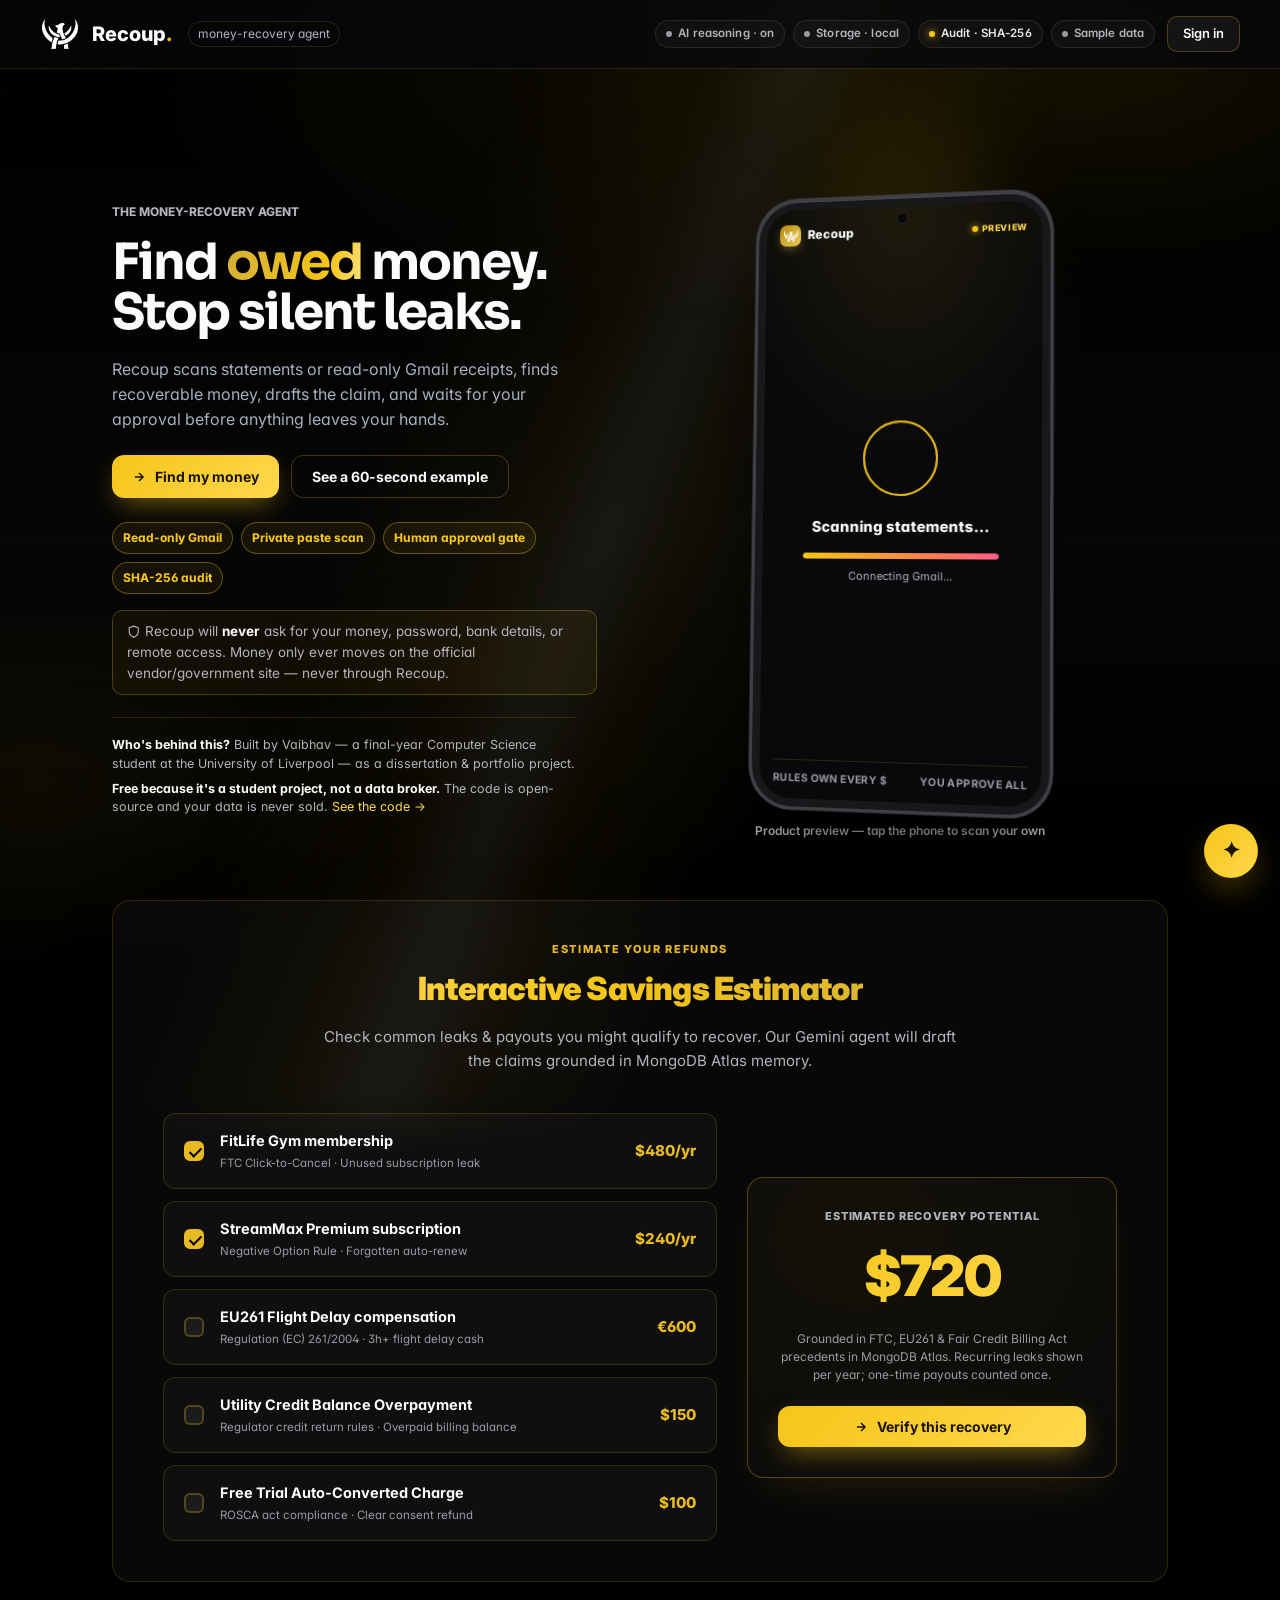
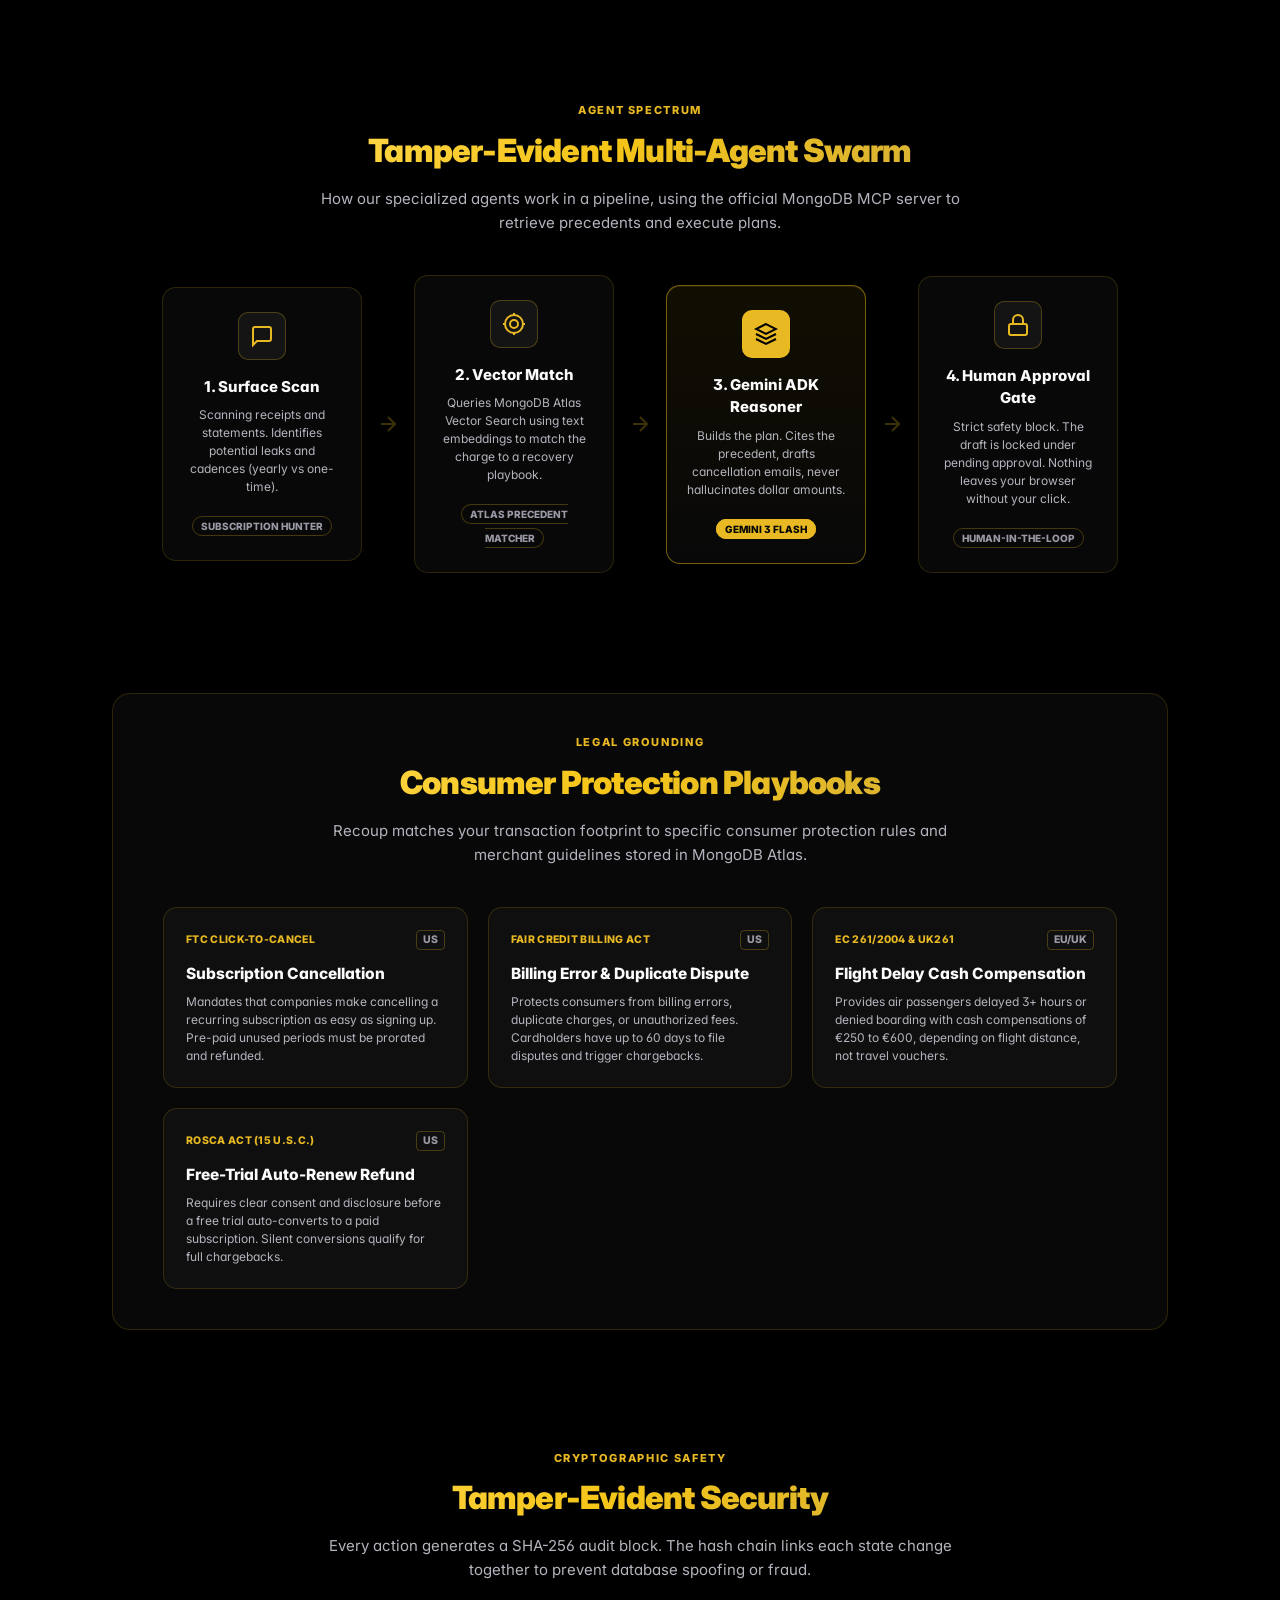
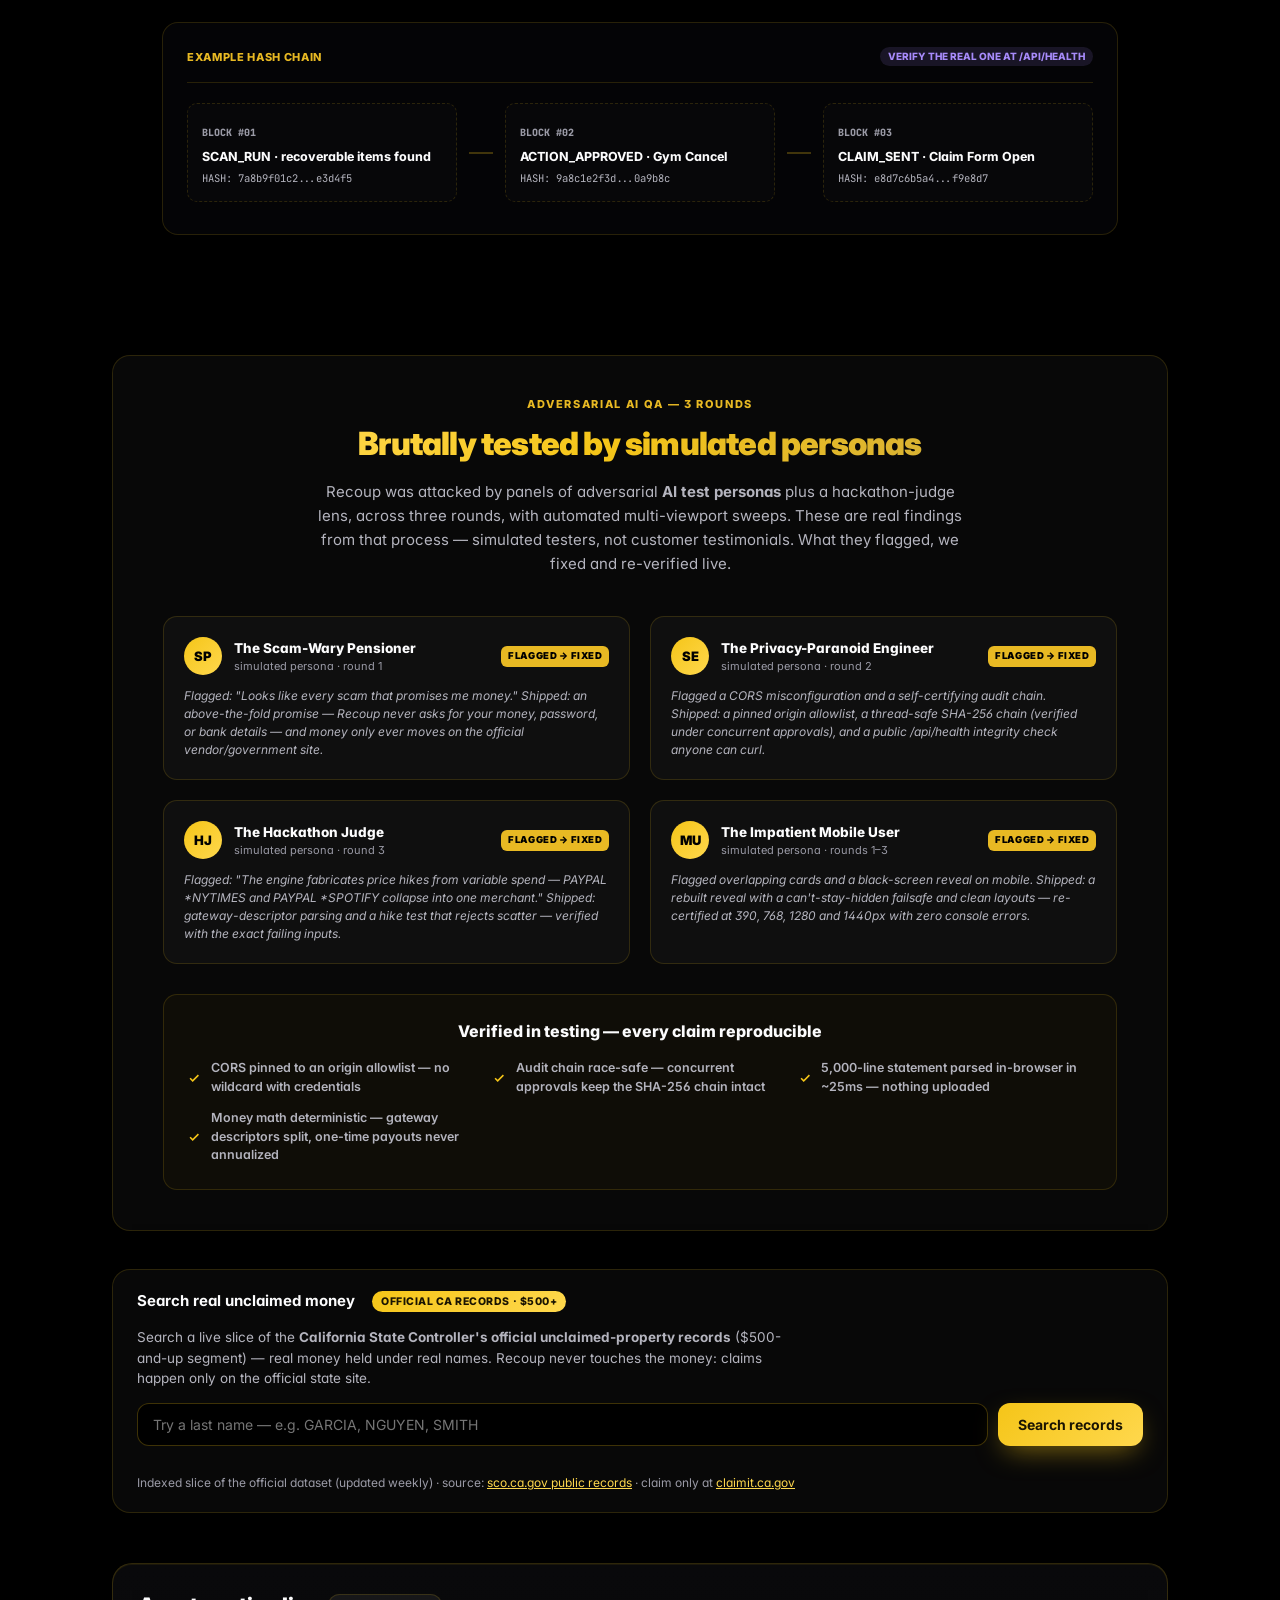
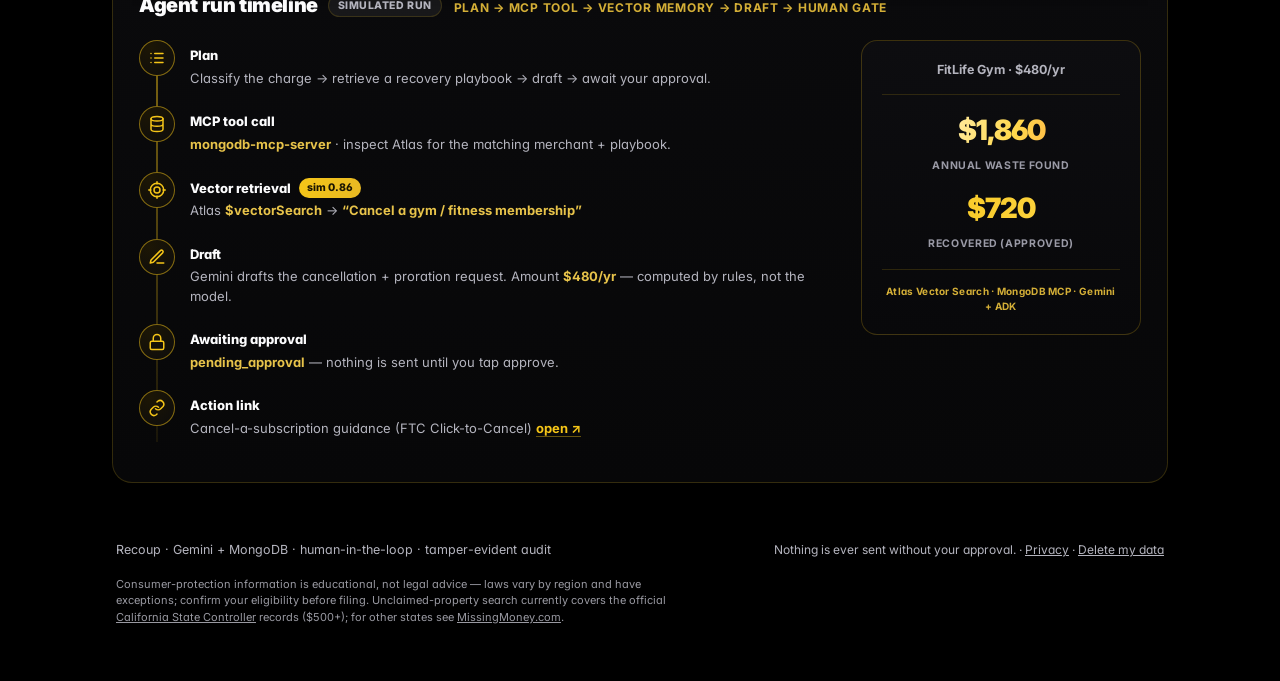
==== index.html @ 7399fd9d "OAuth: drop forced prompt=consent — Gmail scan is screen-free once granted prompt='consent select_ac" ====
<!doctype html>
<html lang="en">
<head>
<meta charset="utf-8" />
<meta name="viewport" content="width=device-width, initial-scale=1" />
<title>Recoup — the AI that gets your money back</title>
<meta name="description" content="Recoup finds money you're owed and money you're losing — refunds, settlements, flight compensation, dead subscriptions, billing errors — drafts every claim, and you approve each with one tap." />
<link rel="preconnect" href="https://fonts.googleapis.com" />
<link rel="preconnect" href="https://fonts.gstatic.com" crossorigin />
<link href="https://fonts.googleapis.com/css2?family=Inter:wght@400;500;600;700;800;900&family=Sora:wght@500;600;700;800&family=JetBrains+Mono:wght@400;500;600&display=swap" rel="stylesheet" />
<link rel="stylesheet" href="styles.css" />
<link rel="icon" type="image/png" href="favicon.png" />
</head>
<body>
<a href="#main" class="skip-link">Skip to content</a>
<div id="bg-field" aria-hidden="true"></div>

<header class="topbar">
  <div class="brand">
    <div class="logo"><img src="mark.png" alt="Recoup" /></div>
    <div class="brand-name">Recoup<span class="brand-dot">.</span></div>
    <span class="brand-tag">money-recovery agent</span>
  </div>
  <div class="topbar-right">
    <div class="chips" id="status-chips" role="list" aria-label="System status"><!-- injected --></div>
    <a class="signin-link" href="/login.html">Sign in</a>
  </div>
</header>

<main class="wrap" id="main" tabindex="-1">

  <!-- LANDING -->
  <section class="landing" id="landing">
    <div class="landing-hero">
      <div class="landing-copy">
        <div class="eyebrow">THE MONEY-RECOVERY AGENT</div>
        <h1 class="landing-h1">Find <span class="hl">owed</span> money.<br/>Stop silent leaks.</h1>
        <p class="landing-sub">Recoup scans statements or read-only Gmail receipts, finds recoverable money, drafts the claim, and waits for your approval before anything leaves your hands.</p>
        <div class="landing-cta">
          <button class="btn btn-primary btn-xl" id="find-money" aria-label="Find my money"><svg class="ico" viewBox="0 0 24 24" fill="none" stroke="currentColor" stroke-width="2.5"><path d="M5 12h14M12 5l7 7-7 7"/></svg> Find my money</button>
          <button class="btn btn-ghost btn-xl" id="see-example">See a 60-second example</button>
        </div>
        <div class="landing-proof" aria-label="Trust and implementation proof">
          <span>Read-only Gmail</span>
          <span>Private paste scan</span>
          <span>Human approval gate</span>
          <span>SHA-256 audit</span>
        </div>
        <p class="landing-safe"><svg class="ico" viewBox="0 0 24 24" fill="none" stroke="currentColor" stroke-width="2" stroke-linecap="round" stroke-linejoin="round" aria-hidden="true"><path d="M12 22s8-4 8-10V5l-8-3-8 3v7c0 6 8 10 8 10z"/></svg> Recoup will <b>never</b> ask for your money, password, bank details, or remote access. Money only ever moves on the official vendor/government site — never through Recoup.</p>
        <div class="founder-strip">
          <span><b>Who's behind this?</b> Built by Vaibhav — a final-year Computer Science student at the University of Liverpool — as a dissertation &amp; portfolio project.</span>
          <span><b>Free because it's a student project, not a data broker.</b> The code is open-source and your data is never sold. <a href="https://github.com/vaibhav4046/recoup" target="_blank" rel="noopener">See the code →</a></span>
        </div>
      </div>
      <div class="product-stage" aria-label="Recoup product preview">
        <div class="phone" id="reel-phone" role="button" tabindex="0" data-open-scan aria-label="Watch Recoup recover money — tap to run your own scan">
          <div class="phone-glow" aria-hidden="true"></div>
          <div class="phone-frame">
            <div class="phone-camera" aria-hidden="true"></div>
            <div class="phone-screen">
              <div class="reel-top"><span class="reel-logo"><img src="mark.png" alt="" width="15" height="15" /></span> Recoup <span class="reel-live"><i></i>preview</span></div>
              <div class="reel-stage" id="reel-stage">
                <!-- scene 1: scanning -->
                <section class="reel-scene reel-scan is-active" data-scene="0">
                  <div class="reel-radar" aria-hidden="true"><span></span><span></span><span></span></div>
                  <div class="reel-scan-label">Scanning statements…</div>
                  <div class="reel-bar"><i></i></div>
                  <div class="reel-scan-sub" id="reel-scan-n">Scanning Gmail &amp; Statement…</div>
                </section>
                <!-- scene 2: vector search -->
                <section class="reel-scene reel-vector" data-scene="1">
                  <div class="reel-vector-icon">
                    <svg viewBox="0 0 24 24" width="34" height="34" fill="none" stroke="#f5c518" stroke-width="2"><circle cx="12" cy="12" r="9"/><circle cx="12" cy="12" r="4"/><path d="M12 1v3M12 20v3M1 12h3M20 12h3"/></svg>
                  </div>
                  <div class="reel-vector-title">Atlas Vector Search</div>
                  <div class="reel-vector-match">Precedent: <b>FTC Click-to-Cancel</b></div>
                  <div class="reel-vector-score">Similarity: <b>0.88</b></div>
                </section>
                <!-- scene 3: LLM reasoning -->
                <section class="reel-scene reel-reason" data-scene="2">
                  <div class="reel-reason-title">Gemini ADK Reasoner</div>
                  <div class="reel-reason-box">
                    <div>› FitLife Gym: unused 60 days.</div>
                    <div>› Legal basis: FTC Negative Option.</div>
                    <div>› Action: draft claim for $480.</div>
                  </div>
                </section>
                <!-- scene 4: human approval gate -->
                <section class="reel-scene reel-gate" data-scene="3">
                  <div class="reel-gate-icon" aria-hidden="true">
                    <svg viewBox="0 0 24 24" width="32" height="32" fill="none" stroke="#f5c518" stroke-width="2" stroke-linecap="round" stroke-linejoin="round"><rect x="3" y="11" width="18" height="11" rx="2"/><path d="M7 11V7a5 5 0 0 1 10 0v4"/></svg>
                  </div>
                  <div class="reel-gate-title">Human approval gate</div>
                  <div class="reel-gate-text">pending_approval — nothing sends until <b>you</b> tap approve</div>
                </section>
                <!-- scene 5: recovered -->
                <section class="reel-scene reel-done" data-scene="4">
                  <div class="reel-check" aria-hidden="true"><svg viewBox="0 0 24 24" width="34" height="34" fill="none" stroke="currentColor" stroke-width="3" stroke-linecap="round" stroke-linejoin="round"><path d="M20 6 9 17l-5-5"/></svg></div>
                  <div class="reel-done-amt">Recovered $<span id="reel-count">0</span></div>
                  <div class="reel-done-sub">FitLife Gym — Cancelled</div>
                  <div class="reel-done-chip">you approved it · SHA-256 logged</div>
                </section>
              </div>
              <div class="reel-foot"><span>rules own every $</span><span>you approve all</span></div>
            </div>
          </div>
        </div>
        <div class="phone-cta" aria-hidden="true">Product preview — tap the phone to scan your own</div>
      </div>
    </div>

    <!-- EXPANDED HOME PAGE SECTIONS -->
    <div class="landing-expanded">
      
      <!-- Interactive Savings Calculator -->
      <section class="landing-sec calc-sec glass">
        <div class="sec-head">
          <div class="sec-eyebrow">ESTIMATE YOUR REFUNDS</div>
          <h2>Interactive Savings Estimator</h2>
          <p class="sec-desc">Check common leaks &amp; payouts you might qualify to recover. Our Gemini agent will draft the claims grounded in MongoDB Atlas memory.</p>
        </div>
        <div class="calc-grid">
          <div class="calc-options">
            <label class="calc-opt">
              <input type="checkbox" data-amount="480" class="calc-cb" checked />
              <span class="calc-custom-cb"></span>
              <div class="calc-label-wrap">
                <span class="calc-title">FitLife Gym membership</span>
                <span class="calc-subtitle">FTC Click-to-Cancel · Unused subscription leak</span>
              </div>
              <span class="calc-val">$480/yr</span>
            </label>
            <label class="calc-opt">
              <input type="checkbox" data-amount="240" class="calc-cb" checked />
              <span class="calc-custom-cb"></span>
              <div class="calc-label-wrap">
                <span class="calc-title">StreamMax Premium subscription</span>
                <span class="calc-subtitle">Negative Option Rule · Forgotten auto-renew</span>
              </div>
              <span class="calc-val">$240/yr</span>
            </label>
            <label class="calc-opt">
              <input type="checkbox" data-amount="600" data-currency="€" class="calc-cb" />
              <span class="calc-custom-cb"></span>
              <div class="calc-label-wrap">
                <span class="calc-title">EU261 Flight Delay compensation</span>
                <span class="calc-subtitle">Regulation (EC) 261/2004 · 3h+ flight delay cash</span>
              </div>
              <span class="calc-val">€600</span>
            </label>
            <label class="calc-opt">
              <input type="checkbox" data-amount="150" class="calc-cb" />
              <span class="calc-custom-cb"></span>
              <div class="calc-label-wrap">
                <span class="calc-title">Utility Credit Balance Overpayment</span>
                <span class="calc-subtitle">Regulator credit return rules · Overpaid billing balance</span>
              </div>
              <span class="calc-val">$150</span>
            </label>
            <label class="calc-opt">
              <input type="checkbox" data-amount="100" class="calc-cb" />
              <span class="calc-custom-cb"></span>
              <div class="calc-label-wrap">
                <span class="calc-title">Free Trial Auto-Converted Charge</span>
                <span class="calc-subtitle">ROSCA act compliance · Clear consent refund</span>
              </div>
              <span class="calc-val">$100</span>
            </label>
          </div>
          <div class="calc-result">
            <div class="result-label">ESTIMATED RECOVERY POTENTIAL</div>
            <div class="result-val"><span id="calc-total">$720</span></div>
            <div class="result-note">Grounded in FTC, EU261 &amp; Fair Credit Billing Act precedents in MongoDB Atlas. Recurring leaks shown per year; one-time payouts counted once.</div>
            <button class="btn btn-primary full btn-xl" id="calc-cta-btn"><svg class="ico" viewBox="0 0 24 24" fill="none" stroke="currentColor" stroke-width="2.5"><path d="M5 12h14M12 5l7 7-7 7"/></svg> Verify this recovery</button>
          </div>
        </div>
      </section>

      <!-- Multi-Agent Swarm Workflow Diagram -->
      <section class="landing-sec workflow-sec">
        <div class="sec-head">
          <div class="sec-eyebrow">AGENT SPECTRUM</div>
          <h2>Tamper-Evident Multi-Agent Swarm</h2>
          <p class="sec-desc">How our specialized agents work in a pipeline, using the official MongoDB MCP server to retrieve precedents and execute plans.</p>
        </div>
        <div class="workflow-grid">
          <div class="wf-card">
            <div class="wf-icon">
              <svg viewBox="0 0 24 24" width="24" height="24" fill="none" stroke="currentColor" stroke-width="2"><path d="M21 15a2 2 0 0 1-2 2H7l-4 4V5a2 2 0 0 1 2-2h14a2 2 0 0 1 2 2z"/></svg>
            </div>
            <h4>1. Surface Scan</h4>
            <p>Scanning receipts and statements. Identifies potential leaks and cadences (yearly vs one-time).</p>
            <span class="wf-badge">Subscription Hunter</span>
          </div>
          <div class="wf-arrow">
            <svg viewBox="0 0 24 24" width="24" height="24" fill="none" stroke="currentColor" stroke-width="2"><path d="M5 12h14M12 5l7 7-7 7"/></svg>
          </div>
          <div class="wf-card">
            <div class="wf-icon">
              <svg viewBox="0 0 24 24" width="24" height="24" fill="none" stroke="currentColor" stroke-width="2"><circle cx="12" cy="12" r="9"/><circle cx="12" cy="12" r="4"/><path d="M12 1v3M12 20v3M1 12h3M20 12h3"/></svg>
            </div>
            <h4>2. Vector Match</h4>
            <p>Queries MongoDB Atlas Vector Search using text embeddings to match the charge to a recovery playbook.</p>
            <span class="wf-badge">Atlas Precedent Matcher</span>
          </div>
          <div class="wf-arrow">
            <svg viewBox="0 0 24 24" width="24" height="24" fill="none" stroke="currentColor" stroke-width="2"><path d="M5 12h14M12 5l7 7-7 7"/></svg>
          </div>
          <div class="wf-card highlight">
            <div class="wf-icon">
              <svg viewBox="0 0 24 24" width="24" height="24" fill="none" stroke="currentColor" stroke-width="2"><polygon points="12 2 2 7 12 12 22 7 12 2"/><polyline points="2 17 12 22 22 17"/><polyline points="2 12 12 17 22 12"/></svg>
            </div>
            <h4>3. Gemini ADK Reasoner</h4>
            <p>Builds the plan. Cites the precedent, drafts cancellation emails, never hallucinates dollar amounts.</p>
            <span class="wf-badge gold">Gemini 3 Flash</span>
          </div>
          <div class="wf-arrow">
            <svg viewBox="0 0 24 24" width="24" height="24" fill="none" stroke="currentColor" stroke-width="2"><path d="M5 12h14M12 5l7 7-7 7"/></svg>
          </div>
          <div class="wf-card">
            <div class="wf-icon">
              <svg viewBox="0 0 24 24" width="24" height="24" fill="none" stroke="currentColor" stroke-width="2"><rect x="3" y="11" width="18" height="11" rx="2"/><path d="M7 11V7a5 5 0 0 1 10 0v4"/></svg>
            </div>
            <h4>4. Human Approval Gate</h4>
            <p>Strict safety block. The draft is locked under pending approval. Nothing leaves your browser without your click.</p>
            <span class="wf-badge">Human-in-the-Loop</span>
          </div>
        </div>
      </section>

      <!-- Precedent Law Directory -->
      <section class="landing-sec precedents-sec glass">
        <div class="sec-head">
          <div class="sec-eyebrow">LEGAL GROUNDING</div>
          <h2>Consumer Protection Playbooks</h2>
          <p class="sec-desc">Recoup matches your transaction footprint to specific consumer protection rules and merchant guidelines stored in MongoDB Atlas.</p>
        </div>
        <div class="precedent-grid">
          <div class="p-card">
            <div class="p-hdr">
              <span class="p-basis">FTC Click-to-Cancel</span>
              <span class="p-juris">US</span>
            </div>
            <h3>Subscription Cancellation</h3>
            <p>Mandates that companies make cancelling a recurring subscription as easy as signing up. Pre-paid unused periods must be prorated and refunded.</p>
          </div>
          <div class="p-card">
            <div class="p-hdr">
              <span class="p-basis">Fair Credit Billing Act</span>
              <span class="p-juris">US</span>
            </div>
            <h3>Billing Error &amp; Duplicate Dispute</h3>
            <p>Protects consumers from billing errors, duplicate charges, or unauthorized fees. Cardholders have up to 60 days to file disputes and trigger chargebacks.</p>
          </div>
          <div class="p-card">
            <div class="p-hdr">
              <span class="p-basis">EC 261/2004 &amp; UK261</span>
              <span class="p-juris">EU/UK</span>
            </div>
            <h3>Flight Delay Cash Compensation</h3>
            <p>Provides air passengers delayed 3+ hours or denied boarding with cash compensations of €250 to €600, depending on flight distance, not travel vouchers.</p>
          </div>
          <div class="p-card">
            <div class="p-hdr">
              <span class="p-basis">ROSCA Act (15 U.S.C.)</span>
              <span class="p-juris">US</span>
            </div>
            <h3>Free-Trial Auto-Renew Refund</h3>
            <p>Requires clear consent and disclosure before a free trial auto-converts to a paid subscription. Silent conversions qualify for full chargebacks.</p>
          </div>
        </div>
      </section>

      <!-- Tamper-Evident Ledger Preview -->
      <section class="landing-sec ledger-sec">
        <div class="sec-head">
          <div class="sec-eyebrow">CRYPTOGRAPHIC SAFETY</div>
          <h2>Tamper-Evident Security</h2>
          <p class="sec-desc">Every action generates a SHA-256 audit block. The hash chain links each state change together to prevent database spoofing or fraud.</p>
        </div>
        <div class="ledger-preview glass">
          <div class="ledger-header">
            <div class="led-indicator">EXAMPLE HASH CHAIN</div>
            <div class="led-verified">verify the real one at /api/health</div>
          </div>
          <div class="ledger-chain">
            <div class="led-block">
              <span class="block-num">BLOCK #01</span>
              <div class="block-details">
                <div class="block-action">SCAN_RUN · recoverable items found</div>
                <div class="block-hash">HASH: 7a8b9f01c2...e3d4f5</div>
              </div>
            </div>
            <div class="led-link"></div>
            <div class="led-block">
              <span class="block-num">BLOCK #02</span>
              <div class="block-details">
                <div class="block-action">ACTION_APPROVED · Gym Cancel</div>
                <div class="block-hash">HASH: 9a8c1e2f3d...0a9b8c</div>
              </div>
            </div>
            <div class="led-link"></div>
            <div class="led-block">
              <span class="block-num">BLOCK #03</span>
              <div class="block-details">
                <div class="block-action">CLAIM_SENT · Claim Form Open</div>
                <div class="block-hash">HASH: e8d7c6b5a4...f9e8d7</div>
              </div>
            </div>
          </div>
        </div>
      </section>

      <!-- Brutal QA & User Persona Audit -->
      <section class="landing-sec qa-sec glass">
        <div class="sec-head">
          <div class="sec-eyebrow">ADVERSARIAL AI QA — 3 ROUNDS</div>
          <h2>Brutally tested by simulated personas</h2>
          <p class="sec-desc">Recoup was attacked by panels of adversarial <b>AI test personas</b> plus a hackathon-judge lens, across three rounds, with automated multi-viewport sweeps. These are real findings from that process — simulated testers, not customer testimonials. What they flagged, we fixed and re-verified live.</p>
        </div>
        <div class="qa-grid">
          <div class="persona-card">
            <div class="p-header">
              <div class="p-avatar">SP</div>
              <div class="p-meta">
                <span class="p-name">The Scam-Wary Pensioner</span>
                <span class="p-role">simulated persona · round 1</span>
              </div>
              <div class="p-rating">FLAGGED → FIXED</div>
            </div>
            <p>Flagged: "Looks like every scam that promises me money." Shipped: an above-the-fold promise — Recoup never asks for your money, password, or bank details — and money only ever moves on the official vendor/government site.</p>
          </div>
          <div class="persona-card">
            <div class="p-header">
              <div class="p-avatar">SE</div>
              <div class="p-meta">
                <span class="p-name">The Privacy-Paranoid Engineer</span>
                <span class="p-role">simulated persona · round 2</span>
              </div>
              <div class="p-rating">FLAGGED → FIXED</div>
            </div>
            <p>Flagged a CORS misconfiguration and a self-certifying audit chain. Shipped: a pinned origin allowlist, a thread-safe SHA-256 chain (verified under concurrent approvals), and a public /api/health integrity check anyone can curl.</p>
          </div>
          <div class="persona-card">
            <div class="p-header">
              <div class="p-avatar">HJ</div>
              <div class="p-meta">
                <span class="p-name">The Hackathon Judge</span>
                <span class="p-role">simulated persona · round 3</span>
              </div>
              <div class="p-rating">FLAGGED → FIXED</div>
            </div>
            <p>Flagged: "The engine fabricates price hikes from variable spend — PAYPAL *NYTIMES and PAYPAL *SPOTIFY collapse into one merchant." Shipped: gateway-descriptor parsing and a hike test that rejects scatter — verified with the exact failing inputs.</p>
          </div>
          <div class="persona-card">
            <div class="p-header">
              <div class="p-avatar">MU</div>
              <div class="p-meta">
                <span class="p-name">The Impatient Mobile User</span>
                <span class="p-role">simulated persona · rounds 1–3</span>
              </div>
              <div class="p-rating">FLAGGED → FIXED</div>
            </div>
            <p>Flagged overlapping cards and a black-screen reveal on mobile. Shipped: a rebuilt reveal with a can't-stay-hidden failsafe and clean layouts — re-certified at 390, 768, 1280 and 1440px with zero console errors.</p>
          </div>
        </div>
        <div class="qa-checklist">
          <h3>Verified in testing — every claim reproducible</h3>
          <div class="chk-grid">
            <div class="chk-item"><svg class="ico" viewBox="0 0 24 24" fill="none" stroke="#f5c518" stroke-width="3"><path d="M20 6 9 17l-5-5"/></svg> CORS pinned to an origin allowlist — no wildcard with credentials</div>
            <div class="chk-item"><svg class="ico" viewBox="0 0 24 24" fill="none" stroke="#f5c518" stroke-width="3"><path d="M20 6 9 17l-5-5"/></svg> Audit chain race-safe — concurrent approvals keep the SHA-256 chain intact</div>
            <div class="chk-item"><svg class="ico" viewBox="0 0 24 24" fill="none" stroke="#f5c518" stroke-width="3"><path d="M20 6 9 17l-5-5"/></svg> 5,000-line statement parsed in-browser in ~25ms — nothing uploaded</div>
            <div class="chk-item"><svg class="ico" viewBox="0 0 24 24" fill="none" stroke="#f5c518" stroke-width="3"><path d="M20 6 9 17l-5-5"/></svg> Money math deterministic — gateway descriptors split, one-time payouts never annualized</div>
          </div>
        </div>
      </section>
      
    </div>
  </section>

  <div id="results" class="hidden">
    <h2 class="sr-only" id="results-heading" tabindex="-1">Recovery results</h2>

  <!-- REAL-MONEY HUB — the live paths to YOUR money, above the labeled sample demo -->
  <section class="glass panel real-hub" id="real-hub" aria-label="Your real money — live paths">
    <div class="rh-head"><span class="rh-live">● LIVE</span> Your <b>real</b> money — three real paths, real data
      <span class="rh-kbd" title="Command palette">Ctrl K</span></div>
    <button class="rh-autopilot" id="rh-autopilot">
      <span class="ap-bolt">⚡</span>
      <span class="ap-copy"><b>Run Autopilot</b> — the agent scans, grounds every claim in Atlas, drafts, verifies and queues — autonomously. You keep the approve button.</span>
      <span class="ap-go">Run →</span>
    </button>
    <div class="ap-mission" id="ap-mission" aria-live="polite"></div>
    <div class="rh-grid">
      <button class="rh-card" id="rh-scan">
        <span class="rh-big">Scan your real statement</span>
        <span class="rh-sub">Paste a Chase / Wells Fargo / Amex CSV export — parsed 100% in your browser, nothing uploaded</span>
      </button>
      <a class="rh-card" href="#unclaimed">
        <span class="rh-big">Search <span id="rh-total">$37.8M</span> in real unclaimed money</span>
        <span class="rh-sub"><span id="rh-records">20,000</span> official California State Controller records — type a name, claim on the official site</span>
      </a>
      <button class="rh-card" id="rh-gmail">
        <span class="rh-big">Scan your Gmail</span>
        <span class="rh-sub">Read-only — finds real subscription receipts in your inbox; nothing sent or deleted</span>
      </button>
    </div>
  </section>

  <!-- HERO (sample demo — labeled) -->
  <section class="hero glass">
    <h2 class="sr-only">Money you're owed and losing</h2>
    <div class="hero-left">
      <div class="eyebrow">RECOVER WHAT'S YOURS · nothing happens until you approve it</div>
      <div class="hero-figures">
        <div class="figure">
          <div class="fig-amount owed"><span id="one-time-prefix">≈$</span><span id="one-time">0</span></div>
          <div class="fig-label"><b>owed to you now</b> · <span id="one-time-note">one-time payouts</span></div>
        </div>
        <div class="fig-div"></div>
        <div class="figure">
          <div class="fig-amount leak">$<span id="recurring">0</span><span class="per">/yr</span></div>
          <div class="fig-label"><b>leaking every year</b> · recurring drains</div>
        </div>
      </div>
      <p class="hero-sub" id="hero-sub">Scanning your money surface…</p>
      <div class="hero-actions">
        <button class="btn btn-primary" id="btn-scan"><span class="dot"></span> Run recovery scan</button>
        <button class="btn btn-ghost" id="btn-approve-all">Approve all safe wins</button>
        <button class="btn btn-ghost" id="demo-recovery" aria-label="See a claim recovered — demo walkthrough"><svg class="ico" viewBox="0 0 24 24" fill="currentColor" aria-hidden="true"><path d="M7 4v16l13-8z"/></svg> See a claim → recovered (demo)</button>
      </div>
      <div class="demo-note" id="demo-note"><svg class="ico" viewBox="0 0 24 24" fill="none" stroke="currentColor" stroke-width="2" stroke-linecap="round" stroke-linejoin="round" aria-hidden="true"><path d="M9 3h6M10 3v6l-5.6 9.3A2 2 0 0 0 6.1 22h11.8a2 2 0 0 0 1.7-3.7L14 9V3"/><path d="M7.5 14.5h9"/></svg> <b>Sample inbox</b> — example data, $0 of this is yours yet. <button class="linklike2" id="open-scan">Scan your own statement — 100% private →</button></div>
    </div>
    <div class="hero-right">
      <div class="recovered-card">
        <div class="recovered-label">CLAIMS READY</div>
        <div class="recovered-amount"><span id="ready-count">0</span><span class="rc-of">/<span id="total-count">0</span></span></div>
        <div class="ring"><svg viewBox="0 0 120 120"><defs><linearGradient id="g" x1="0%" y1="0%" x2="100%" y2="100%"><stop offset="0%" stop-color="#f5c518"/><stop offset="45%" stop-color="#ff6a3d"/><stop offset="100%" stop-color="#c084fc"/></linearGradient></defs><circle class="ring-bg" cx="60" cy="60" r="52"/><circle class="ring-fg" id="ring-fg" cx="60" cy="60" r="52"/></svg><div class="ring-pct" id="ring-pct">0%</div></div>
        <div class="recovered-foot" id="ready-foot">—</div>
        <div class="demo-flag hidden" id="demo-flag"><svg class="ico" viewBox="0 0 24 24" fill="none" stroke="currentColor" stroke-width="2" stroke-linecap="round" stroke-linejoin="round" aria-hidden="true"><path d="M9 3h6M10 3v6l-5.6 9.3A2 2 0 0 0 6.1 22h11.8a2 2 0 0 0 1.7-3.7L14 9V3"/><path d="M7.5 14.5h9"/></svg> demo recovery shown — not real money</div>
        <div id="ring-status" class="sr-only" role="status" aria-live="polite"></div>
      </div>
    </div>
  </section>

  <!-- VERIFIED RECOVERIES -->
  <section class="panel glass vrec" id="vrec">
    <div class="panel-head">
      <h3>Your recovery log <span class="muted">money you got back — you log it, with the confirmation</span></h3>
      <button class="btn btn-ghost btn-sm" id="vrec-add" aria-expanded="false" aria-controls="vrec-form">+ Log one I actually got</button>
    </div>
    <div class="vrec-list" id="vrec-list"></div>
    <form class="vrec-form hidden" id="vrec-form">
      <select id="vrec-currency" aria-label="Recovery currency">
        <option value="$">$</option>
        <option value="£">£</option>
        <option value="€">€</option>
      </select>
      <input id="vrec-amt" type="number" step="0.01" min="0" placeholder="Amount" aria-label="Amount recovered" />
      <input id="vrec-what" type="text" maxlength="60" placeholder="What — e.g. Cancelled Adobe" aria-label="What you recovered" />
      <input id="vrec-ref" type="text" maxlength="40" placeholder="Confirmation ref (optional)" aria-label="Confirmation reference" />
      <button class="btn btn-primary btn-sm" type="submit">Save proof</button>
    </form>
  </section>

  <!-- REASONING + BREAKDOWN -->
  <section class="grid-2">
    <div class="panel glass">
      <div class="panel-head"><h3>Agent reasoning</h3><span class="muted" id="reason-model">—</span></div>
      <div class="trace" id="trace"><!-- injected --></div>
    </div>
    <div class="panel glass">
      <div class="panel-head"><h3>Where it's hiding</h3><span class="muted">by category</span></div>
      <div class="breakdown" id="breakdown"><!-- injected --></div>
    </div>
  </section>

  <!-- SWARM -->
  <section class="panel glass">
    <div class="panel-head">
      <h3>Recovery swarm <span class="muted" id="swarm-meta">—</span></h3>
      <span class="muted">coordinator → specialists → verifier</span>
    </div>
    <div class="swarm" id="swarm" role="list" aria-label="Recovery specialist agents"><!-- injected --></div>
  </section>

  <!-- TOP MONEY DRAINS — the agent's ranked recommendations -->
  <section class="panel glass" id="drains" aria-label="Top money drains">
    <div class="panel-head"><h3>🔥 Your top money drains <span class="muted" id="drains-sub">— where the most money is going</span></h3></div>
    <div class="drains-list" id="drains-list"><!-- injected --></div>
  </section>

  <!-- FINDINGS -->
  <section class="panel glass">
    <div class="panel-head">
      <h3>Recoverable money <span class="count-pill" id="findings-count">0</span></h3>
      <div class="legend"><span class="lg leak">leak</span><span class="lg owed">owed to you</span></div>
    </div>
    <div class="findings" id="findings" role="list" aria-label="Recoverable money"><!-- injected --></div>
  </section>

  <!-- AUDIT -->
  <section class="panel glass">
    <div class="panel-head">
      <h3>Audit trail</h3>
      <span class="audit-badge" id="audit-badge">● verifying…</span>
    </div>
    <div class="audit" id="audit"><!-- injected --></div>
    <a class="audit-verify" id="audit-verify-link" href="#agent-timeline">Verify the live chain head &amp; integrity at /api/health <svg class="ico" viewBox="0 0 24 24" fill="none" stroke="currentColor" stroke-width="2" stroke-linecap="round" stroke-linejoin="round" aria-hidden="true"><path d="M7 17 17 7M8 7h9v9"/></svg></a>
  </section>

  </div><!-- /#results -->

  <!-- REAL UNCLAIMED-MONEY SEARCH (official CA public records) -->
  <section class="glass panel" id="unclaimed" aria-label="Search official unclaimed money records">
    <div class="panel-head">
      <h3>Search real unclaimed money <span class="uc-badge">official CA records · $500+</span></h3>
    </div>
    <p class="uc-sub">Search a live slice of the <b>California State Controller's official unclaimed-property records</b> ($500-and-up segment) — real money held under real names. Recoup never touches the money: claims happen only on the official state site.</p>
    <form class="uc-form" id="uc-form">
      <input class="uc-input" id="uc-name" type="text" placeholder="Try a last name — e.g. GARCIA, NGUYEN, SMITH" aria-label="Owner name to search" autocomplete="off" maxlength="60" />
      <button class="btn btn-primary" type="submit">Search records</button>
    </form>
    <div class="uc-results" id="uc-results" aria-live="polite"></div>
    <p class="uc-meta">Indexed slice of the official dataset (updated weekly) · source: <a href="https://sco.ca.gov/upd_download_property_records.html" target="_blank" rel="noopener">sco.ca.gov public records</a> · claim only at <a href="https://claimit.ca.gov" target="_blank" rel="noopener">claimit.ca.gov</a></p>
  </section>

  <section id="agent-timeline" class="agent-timeline" aria-label="Agent run timeline"></section>

  <footer class="foot">
    <span>Recoup · Gemini + MongoDB · human-in-the-loop · tamper-evident audit</span>
    <span class="muted">Nothing is ever sent without your approval. · <a href="/privacy.html" style="color:var(--muted)">Privacy</a> · <a href="#" id="forget-data" style="color:var(--muted)">Delete my data</a></span>
    <span class="muted foot-legal">Consumer-protection information is educational, not legal advice — laws vary by region and have exceptions; confirm your eligibility before filing. Unclaimed-property search currently covers the official <a href="https://sco.ca.gov/upd_download_property_records.html" target="_blank" rel="noopener" style="color:var(--muted)">California State Controller</a> records ($500+); for other states see <a href="https://www.missingmoney.com" target="_blank" rel="noopener" style="color:var(--muted)">MissingMoney.com</a>.</span>
  </footer>
</main>

<!-- scan-your-own-data modal -->
<div class="modal-scrim" id="scan-scrim"></div>
<div class="modal glass" id="scan-modal" role="dialog" aria-modal="true" aria-labelledby="scan-title" aria-describedby="scan-desc" aria-hidden="true">
  <div class="modal-head"><h3 id="scan-title">Scan your real money — two ways</h3><button class="x" id="scan-x" aria-label="Close"><svg class="ico" viewBox="0 0 24 24" fill="none" stroke="currentColor" stroke-width="2" stroke-linecap="round" stroke-linejoin="round" aria-hidden="true"><path d="M18 6 6 18M6 6l12 12"/></svg></button></div>
  <button class="btn gbtn full" id="gmail-connect" type="button">
    <svg width="18" height="18" viewBox="0 0 48 48" aria-hidden="true"><path fill="#EA4335" d="M24 9.5c3.5 0 6.6 1.2 9.1 3.6l6.8-6.8C35.9 2.4 30.3 0 24 0 14.6 0 6.5 5.4 2.6 13.2l7.9 6.2C12.4 13.5 17.7 9.5 24 9.5z"/><path fill="#4285F4" d="M46.5 24.5c0-1.6-.1-3.1-.4-4.5H24v9h12.7c-.5 3-2.2 5.5-4.7 7.2l7.3 5.7C43.8 37.9 46.5 31.8 46.5 24.5z"/><path fill="#FBBC05" d="M10.5 28.4c-.5-1.5-.8-3.1-.8-4.9s.3-3.4.8-4.9l-7.9-6.2C1 15.6 0 19.7 0 24s1 8.4 2.6 11.6l7.9-6.2z"/><path fill="#34A853" d="M24 48c6.3 0 11.6-2.1 15.5-5.6l-7.3-5.7c-2 1.4-4.7 2.3-8.2 2.3-6.3 0-11.6-4-13.5-9.6l-7.9 6.2C6.5 42.6 14.6 48 24 48z"/></svg>
    Scan my Gmail — find my real subscriptions
  </button>
  <p class="ga-desc"><b>Read-only</b> — it reads subscription receipts and renewal emails from the Google account you pick (one account per connect), never sends or deletes anything, and you can erase the results anytime. Google shows an <b>"unverified app"</b> screen: click <b>Advanced → Continue</b>.</p>
  <div class="modal-divider">or paste a statement — 100% in your browser, no sign-in</div>
  <div class="uc-presets" role="group" aria-label="Try a use case">
    <span class="uc-presets-label">Use cases:</span>
    <button class="preset-chip" data-preset="student">🎓 Student</button>
    <button class="preset-chip" data-preset="traveler">✈️ Traveler</button>
    <button class="preset-chip" data-preset="family">🏠 Family</button>
    <button class="preset-chip" data-preset="freelancer">💼 Freelancer</button>
  </div>
  <textarea id="scan-input" class="scan-input" spellcheck="false" aria-label="Paste your statement" placeholder="Paste a REAL bank CSV export (Chase / Wells Fargo / Amex — keep the header row) or any list, one per line:&#10;&#10;Transaction Date,Description,Amount&#10;01/05/2026,NETFLIX.COM,-15.49&#10;&#10;Netflix, 19.99&#10;Gym membership 49.99"></textarea>
  <div class="modal-actions">
    <button class="btn btn-ghost" id="scan-sample">Try a sample</button>
    <button class="btn btn-primary" id="scan-run">Scan privately</button>
  </div>
</div>

<!-- drawer for drafted message -->
<div class="drawer-scrim" id="drawer-scrim"></div>
<aside class="drawer" id="drawer" role="dialog" aria-modal="true" aria-labelledby="drawer-title" aria-describedby="drawer-desc" aria-hidden="true">
  <p class="sr-only" id="drawer-desc">Review the evidence, verifier checks, caveats, and drafted claim before approving or skipping this recovery action.</p>
  <div class="drawer-head"><h4 id="drawer-title">Drafted message</h4><button class="x" id="drawer-x" aria-label="Close"><svg class="ico" viewBox="0 0 24 24" fill="none" stroke="currentColor" stroke-width="2" stroke-linecap="round" stroke-linejoin="round" aria-hidden="true"><path d="M18 6 6 18M6 6l12 12"/></svg></button></div>
  <div class="drawer-meta" id="drawer-meta"></div>
  <div class="drawer-prov" id="drawer-prov"></div>
  <pre class="drawer-body" id="drawer-body"></pre>
  <div class="drawer-ai" id="drawer-ai">
    <button class="btn btn-ghost" id="drawer-ai-btn">✦ Ask the live AI agent to plan this recovery</button>
    <div class="drawer-ai-out" id="drawer-ai-out" aria-live="polite"></div>
  </div>
  <div class="drawer-foot">
    <button class="btn btn-primary" id="drawer-approve" aria-label="Approve and recover"><svg class="ico" viewBox="0 0 24 24" fill="none" stroke="currentColor" stroke-width="2.5" stroke-linecap="round" stroke-linejoin="round" aria-hidden="true"><path d="M20 6 9 17l-5-5"/></svg> Approve &amp; recover</button>
    <button class="btn btn-ghost" id="drawer-skip">Skip</button>
  </div>
</aside>

<!-- in-dashboard AI guide (chatbot) -->
<button class="guide-fab" id="guide-fab" aria-label="Open the Recoup AI guide" aria-expanded="false">✦</button>
<div class="guide" id="guide" role="dialog" aria-label="Recoup AI guide" aria-hidden="true">
  <div class="guide-head">
    <span class="guide-dot"></span> Recoup Guide <span class="guide-sub">· AI · can drive the app</span>
    <button class="x" id="guide-x" aria-label="Close guide">✕</button>
  </div>
  <div class="guide-msgs" id="guide-msgs" aria-live="polite"></div>
  <div class="guide-chips">
    <button class="gchip" data-q="Run autopilot">⚡ Autopilot</button>
    <button class="gchip" data-q="Scan my bank statement">📄 Scan</button>
    <button class="gchip" data-q="Search unclaimed money">💰 Unclaimed</button>
    <button class="gchip" data-q="How do approvals work?">🔒 Approvals</button>
  </div>
  <form class="guide-form" id="guide-form">
    <input class="guide-in" id="guide-in" type="text" placeholder="Ask me anything — or tell me what to do…" maxlength="500" aria-label="Message the guide" autocomplete="off" />
    <button class="btn btn-primary guide-send" type="submit" aria-label="Send">→</button>
  </form>
</div>

<!-- command palette (Ctrl/Cmd+K) — every agent action, one keystroke away -->
<div class="cmdk-scrim" id="cmdk-scrim" aria-hidden="true"></div>
<div class="cmdk" id="cmdk" role="dialog" aria-modal="true" aria-label="Command palette" aria-hidden="true">
  <input class="cmdk-input" id="cmdk-input" type="text" placeholder="Type a command… (autopilot, scan, search, audit)" aria-label="Search commands" autocomplete="off" />
  <div class="cmdk-list" id="cmdk-list" role="listbox"></div>
</div>

<script src="config.js"></script>
<script src="data.js"></script>
<script src="recover.js"></script>
<script src="app.js"></script>
<script src="reel.js"></script>
<script src="agent-timeline.js"></script>
</body>
</html>
---- styles.css ----
/* Recoup — premium recovery command center */
:root{
  --bg:#000000; --bg2:#09090b;
  --panel:rgba(255,255,255,.03); --panel2:rgba(255,255,255,.05);
  --border:rgba(245,197,24,.15); --border2:rgba(245,197,24,.25);
  --text:#fcfcfd; --muted:#b4b4be; --dim:#9a9aa6;  /* WCAG AA on #000: muted 9.0:1, dim 6.4:1 */
  --emerald:#f5c518; --cyan:#ffd84d; --amber:#e8b923; --rose:#f43f5e; --violet:#c084fc;
  --grad:linear-gradient(135deg,#f5c518,#ffd84d);
  --grad-money:linear-gradient(135deg,#ffd84d,#f5c518 45%,#d4af37);
  --shadow:0 24px 60px -20px rgba(0,0,0,.92);
  --shadow-sm:0 2px 10px -3px rgba(0,0,0,.6);
  --radius:18px;
  --font-hero:50px;
  --font-display:44px;
  --ease:cubic-bezier(.16,1,.3,1);
}
*{box-sizing:border-box}
:focus-visible{outline:2px solid var(--cyan);outline-offset:2px;border-radius:6px}
.ico{width:1em;height:1em;display:inline-block;vertical-align:-0.14em;flex:0 0 auto}
.x .ico{width:17px;height:17px;vertical-align:middle}
.theme-toggle .ico{width:18px;height:18px}
.btn .ico{vertical-align:-0.16em}
/* ===== Agent Run Timeline (black + gold) ===== */
.agent-timeline{margin:30px 0;padding:26px;border-radius:20px;background:linear-gradient(180deg,#0a0a0c,#070708);border:1px solid rgba(245,197,24,.18);box-shadow:0 20px 60px -30px rgba(0,0,0,.8),inset 0 1px 0 rgba(245,197,24,.08)}
.atl-head{display:flex;align-items:baseline;gap:12px;flex-wrap:wrap;margin-bottom:20px}
.atl-head h2{font-size:20px;font-weight:900;letter-spacing:-.4px;margin:0;color:var(--text);display:inline-flex;align-items:center;gap:10px}
.atl-sub{font-size:12px;font-weight:700;color:#d4af37;text-transform:uppercase;letter-spacing:.06em}
.atl-badge{font-size:10.5px;font-weight:800;text-transform:uppercase;letter-spacing:.05em;border-radius:20px;padding:3px 9px;vertical-align:middle}
.atl-badge.live{color:#0a160e;background:linear-gradient(90deg,#34d399,#10b981)}
.atl-badge.sim{color:var(--muted);background:rgba(255,255,255,.06);border:1px solid var(--border)}
.atl-grid{display:grid;grid-template-columns:1fr 280px;gap:26px}
.atl-steps{list-style:none;margin:0;padding:0;position:relative}
.atl-steps::before{content:"";position:absolute;left:17px;top:6px;bottom:14px;width:2px;background:linear-gradient(180deg,rgba(245,197,24,.5),rgba(245,197,24,.08))}
.atl-step{position:relative;display:flex;gap:15px;padding:0 0 18px;opacity:0;transform:translateY(8px);animation:atlIn .5s var(--ease) forwards}
@keyframes atlIn{to{opacity:1;transform:none}}
.atl-dot{position:relative;z-index:1;flex:0 0 36px;width:36px;height:36px;border-radius:50%;display:grid;place-items:center;background:radial-gradient(120% 120% at 30% 20%,#1c1605,#0b0b0d);border:1px solid rgba(245,197,24,.5);color:#f5c518}
.atl-dot svg{width:18px;height:18px}
.atl-label{font-size:13px;font-weight:800;color:var(--text);display:flex;align-items:center;gap:8px;margin-top:6px}
.atl-score{font-size:10.5px;font-weight:800;color:#1a1402;background:linear-gradient(90deg,#f5c518,#e8b923);border-radius:20px;padding:2px 8px}
.atl-text{font-size:13px;color:var(--muted);margin-top:3px;line-height:1.5}
.atl-text b{color:#e7c34a;font-weight:700}
.atl-link{color:#f5c518;font-weight:700;text-decoration:none;border-bottom:1px solid rgba(245,197,24,.4)}
.atl-summary{align-self:start;background:linear-gradient(180deg,#0d0d10,#08080a);border:1px solid rgba(245,197,24,.22);border-radius:16px;padding:20px;text-align:center}
.atl-charge{font-size:12.5px;font-weight:700;color:var(--muted);padding-bottom:14px;border-bottom:1px solid var(--border);margin-bottom:14px}
.atl-metric{margin:12px 0}
.atl-num{display:block;font-size:28px;font-weight:900;letter-spacing:-1px;background:linear-gradient(110deg,#fff,#ffd84d 55%,#ff8a3d);-webkit-background-clip:text;background-clip:text;-webkit-text-fill-color:transparent}
.atl-metric.gold .atl-num{background:linear-gradient(90deg,#f5c518,#ffd84d);-webkit-background-clip:text;background-clip:text;-webkit-text-fill-color:transparent}
.atl-cap{font-size:10.5px;font-weight:700;text-transform:uppercase;letter-spacing:.06em;color:var(--dim)}
.atl-foot{margin-top:16px;padding-top:14px;border-top:1px solid var(--border);font-size:10px;font-weight:700;color:#d4af37;letter-spacing:.03em}
@media(max-width:760px){.atl-grid{grid-template-columns:1fr}}
@media(prefers-reduced-motion:reduce){.atl-step{animation:none;opacity:1;transform:none}}
@keyframes cardIn{from{opacity:0;transform:translateY(12px) scale(.99)}to{opacity:1;transform:none}}
@keyframes heroIn{from{opacity:0;transform:translateY(18px) scale(.985)}to{opacity:1;transform:none}}
@keyframes fadeUp{from{opacity:0;transform:translateY(14px)}to{opacity:1;transform:none}}
@media(prefers-reduced-motion:reduce){*{animation:none!important;transition:none!important}}
html,body{margin:0;padding:0}
body{
  background:radial-gradient(1200px 700px at 80% -10%,rgba(255,216,77,.08),transparent 60%),
             radial-gradient(900px 600px at 0% 0%,rgba(245,197,24,.07),transparent 55%),var(--bg);
  color:var(--text); font-family:'Inter',system-ui,-apple-system,sans-serif;
  font-feature-settings:'cv11','ss01','cv02','cv03','cv04'; font-optical-sizing:auto; letter-spacing:0;
  -webkit-font-smoothing:antialiased; -moz-osx-font-smoothing:grayscale; text-rendering:optimizeLegibility;
  line-height:1.5; overflow-x:hidden;
}
#bg-field{position:fixed;inset:0;z-index:0;pointer-events:none;opacity:.9;
  background:
    radial-gradient(60% 50% at 50% 0%,rgba(245,197,24,.06),transparent 70%),
    linear-gradient(180deg,#000 0%,#070707 60%,var(--bg) 100%)}
/* ambient field — soft warm-gold glows drifting behind the black canvas (pure black & gold, no grid) */
#bg-field::before{content:"";position:absolute;inset:-12%;pointer-events:none;
  background:
    radial-gradient(36% 28% at 80% 14%,rgba(245,197,24,.10),transparent 72%),
    radial-gradient(32% 26% at 12% 80%,rgba(212,175,55,.08),transparent 72%);
  filter:blur(34px);animation:fieldDrift 28s ease-in-out infinite alternate}
@keyframes fieldDrift{from{transform:translate3d(-2.5%,-2%,0) scale(1)}to{transform:translate3d(2.5%,2.5%,0) scale(1.07)}}
/* sleek non-interactive gold light sheen gliding slowly across the canvas — luxe, calm, no particles */
#bg-field::after{content:"";position:absolute;inset:-25% -40%;pointer-events:none;
  background:linear-gradient(112deg,transparent 40%,rgba(245,197,24,.05) 47%,rgba(255,236,170,.09) 50%,rgba(245,197,24,.05) 53%,transparent 60%);
  filter:blur(8px);animation:goldSheen 16s ease-in-out infinite}
@keyframes goldSheen{0%{transform:translateX(-26%)}50%{transform:translateX(26%)}100%{transform:translateX(-26%)}}
@media(prefers-reduced-motion:reduce){#bg-field::before,#bg-field::after{animation:none}}

.glass{background:var(--panel);backdrop-filter:blur(18px);-webkit-backdrop-filter:blur(18px);
  border:1px solid var(--border);border-radius:var(--radius);box-shadow:var(--shadow)}

/* topbar */
.topbar{position:sticky;top:0;z-index:20;display:flex;align-items:center;justify-content:space-between;
  padding:14px clamp(16px,4vw,40px);background:rgba(7,8,12,.72);backdrop-filter:blur(20px);
  border-bottom:1px solid var(--border)}
.topbar[inert]{visibility:hidden}  /* hide the sticky header while a dialog is open so it can't overlap the modal close button (mobile) */
.brand{display:flex;align-items:center;gap:12px}
.logo{width:40px;height:40px;display:grid;place-items:center;background:none;border:none;box-shadow:none;
  position:relative;transition:transform .35s var(--ease)}
.brand:hover .logo{transform:rotate(-6deg) scale(1.06)}
.logo img{width:36px;height:36px;object-fit:contain;display:block;filter:drop-shadow(0 2px 8px rgba(0,0,0,.5))}
.auth-logo{background:none;box-shadow:none}
.auth-logo img{width:44px;height:44px;object-fit:contain;display:block}
.brand-name{font-weight:800;font-size:20px;letter-spacing:0}
.brand-dot{color:var(--emerald)}
.brand-tag{font-size:12px;color:var(--muted);padding:3px 9px;border:1px solid var(--border);border-radius:20px;margin-left:4px}
.chips{display:flex;gap:8px;flex-wrap:wrap}
.topbar-right{display:flex;align-items:center;gap:12px}
.theme-toggle{cursor:pointer;width:40px;height:40px;border-radius:10px;border:1px solid var(--border2);background:var(--panel2);color:var(--text);font-size:15px;display:grid;place-items:center;transition:.2s;flex:0 0 auto}
.theme-toggle:hover{background:var(--panel);transform:translateY(-1px)}
.signin-link{font-size:13px;font-weight:600;color:var(--text);text-decoration:none;padding:7px 15px;border:1px solid var(--border2);border-radius:10px;background:var(--panel2);transition:.2s;white-space:nowrap}
.signin-link:hover{background:var(--panel);transform:translateY(-1px)}
.chip{display:flex;align-items:center;gap:6px;font-size:11.5px;font-weight:600;letter-spacing:.01em;padding:4px 10px;border-radius:20px;
  border:1px solid rgba(255,255,255,.09);background:rgba(255,255,255,.03);color:var(--muted);transition:border-color .2s,background .2s}
.chip:hover{border-color:rgba(255,255,255,.18);background:rgba(255,255,255,.05)}
.chip .d{width:6px;height:6px;border-radius:50%;background:var(--dim)}
.chip.live{color:#e8e8ec;border-color:rgba(255,255,255,.09);background:rgba(255,255,255,.03)}
.chip.live .d{background:var(--emerald);box-shadow:0 0 8px var(--emerald);animation:pulse 2s infinite}
.chip.warn{color:#fde6a8;border-color:rgba(251,191,36,.3);background:rgba(251,191,36,.07)}
.chip.warn .d{background:var(--amber)}
@keyframes pulse{0%,100%{opacity:1}50%{opacity:.4}}

.wrap{position:relative;z-index:1;max-width:1120px;margin:0 auto;padding:clamp(16px,3vw,32px);display:flex;flex-direction:column;gap:20px}
#results{display:flex;flex-direction:column;gap:20px}
.hidden{display:none!important}
.reveal{opacity:0;transform:translateY(22px);transition:opacity .7s var(--ease),transform .7s var(--ease)}
.reveal.in{opacity:1;transform:none}
@media(prefers-reduced-motion:reduce){.reveal{opacity:1!important;transform:none!important}}
/* premium micro-interactions: quiet lift + gold edge on hover (GPU-only props, 60fps) */
.landing-sec{transition:transform .45s var(--ease),box-shadow .45s var(--ease),border-color .3s}
.landing-sec:hover{transform:translateY(-4px);border-color:rgba(245,197,24,.35);box-shadow:0 30px 70px -28px rgba(0,0,0,.9),0 0 0 1px rgba(245,197,24,.12),0 18px 50px -30px rgba(245,197,24,.25)}
@media(prefers-reduced-motion:reduce){.landing-sec,.landing-sec:hover{transform:none}}
.sr-only{position:absolute;width:1px;height:1px;padding:0;margin:-1px;overflow:hidden;clip:rect(0 0 0 0);white-space:nowrap;border:0}
.skip-link{position:absolute;left:-999px;top:8px;z-index:120;background:var(--cyan);color:#04121a;padding:8px 14px;border-radius:8px;font-weight:800;text-decoration:none}
.skip-link:focus{left:8px}
.demo-flag{margin-top:8px;font-size:11px;color:#f5c87a;font-weight:700;letter-spacing:0}
.vrec-list{display:flex;flex-direction:column;gap:8px}
.vrec-item{display:flex;justify-content:space-between;gap:12px;align-items:center;padding:10px 14px;border:1px solid var(--border);border-radius:10px;background:rgba(245,197,24,.08)}
.vrec-item .amt{font-weight:800;color:#f5c518;white-space:nowrap}
.vrec-empty{color:var(--muted);font-size:13px;line-height:1.5;padding:6px 0}
.vrec-form{display:flex;gap:8px;flex-wrap:wrap;margin-top:12px}
.vrec-form input,.vrec-form select{background:var(--panel2);border:1px solid var(--border);border-radius:8px;padding:9px 11px;color:var(--text);font-size:13px;font-family:inherit}
.vrec-form select{min-width:68px}
.vrec-form input:focus-visible,.vrec-form select:focus-visible{outline:2px solid var(--cyan);outline-offset:1px}
.btn-sm{padding:7px 12px;font-size:12.5px}
.gmail-testnote{font-size:11.5px;color:var(--dim);margin:9px 2px 0;line-height:1.45}
.gmail-testnote b{color:var(--muted)}
.modal .gbtn{margin-top:6px}
.ga-desc{font-size:12.5px;color:var(--muted);margin:10px 2px 4px;line-height:1.55}
.modal-divider{display:flex;align-items:center;gap:12px;color:var(--dim);font-size:12px;font-weight:600;margin:16px 0 12px}
.modal-divider::before,.modal-divider::after{content:"";height:1px;flex:1;background:var(--border)}
.gmail-advanced{margin-top:18px;border-top:1px solid var(--border);padding-top:6px}
.gmail-advanced summary{cursor:pointer;color:var(--muted);font-size:13px;font-weight:650;padding:8px 2px;list-style:none;display:flex;align-items:center;gap:8px}
.gmail-advanced summary::-webkit-details-marker{display:none}
.gmail-advanced summary::before{content:"+";color:var(--dim);font-weight:700}
.gmail-advanced[open] summary::before{content:"\2013"}
.gmail-advanced summary:hover{color:var(--text)}
.gmail-advanced .ga-tag{font-size:10.5px;font-weight:700;letter-spacing:.02em;text-transform:uppercase;color:var(--dim);border:1px solid var(--border2);border-radius:20px;padding:2px 8px}
.gmail-advanced .ga-desc{font-size:12.5px;color:var(--muted);margin:6px 2px 10px;line-height:1.5}
.landing{min-height:calc(88vh - 76px);padding:92px 0 18px}
.landing-hero{display:grid;grid-template-columns:minmax(0,0.95fr) minmax(min(440px,46vw),1.05fr);align-items:start;gap:34px;margin-bottom:60px}
.landing-copy{max-width:570px;padding:10px 0 16px;animation:heroIn .75s var(--ease) both}
.landing-h1{font-family:'Sora','Inter',system-ui,sans-serif;font-size:var(--font-hero);font-weight:700;
  letter-spacing:-2px;line-height:1.0;margin:16px 0 20px;text-wrap:balance;color:#fbfbfd}
/* one word in gold — the hook ("owed"). A sleek light glint sweeps across the gold letters,
   like light catching coins. Pure black & gold, minimal — no underline, no arrow. */
.landing-h1 .hl{display:inline-block;position:relative;
  background:linear-gradient(100deg,#d4af37 0%,#f5c518 30%,#fff6cf 48%,#ffd84d 60%,#d4af37 100%);
  background-size:260% 100%;-webkit-background-clip:text;background-clip:text;
  -webkit-text-fill-color:transparent;color:transparent;
  animation:goldShimmer 5s ease-in-out infinite}
@keyframes goldShimmer{0%{background-position:130% 50%}60%,100%{background-position:-30% 50%}}

/* the WORD itself shines — a small glint sweeps across the glyphs once and is gone by 4s.
   Everything is sized to the word (overflow stays inside its box) so the light reads as coming
   FROM the letters, not floating beside them. */
.landing-h1 .hl{animation:goldShimmer 5s ease-in-out infinite, wordShine 4s ease-out .35s 1}
@keyframes wordShine{0%,100%{filter:brightness(1)}14%{filter:brightness(1.45) drop-shadow(0 0 14px rgba(255,216,77,.55))}30%{filter:brightness(1.2) drop-shadow(0 0 8px rgba(255,216,77,.3))}70%{filter:brightness(1)}}
.landing-h1 .hl::before,.landing-h1 .hl::after{content:"";position:absolute;top:55%;left:18%;
  pointer-events:none;z-index:-1;opacity:0;transform:translate(-50%,-50%);
  animation:flareIn 4s cubic-bezier(.25,.6,.25,1) .35s 1 both}
/* small warm core, riding across the word */
.landing-h1 .hl::before{width:54px;height:54px;
  background:radial-gradient(closest-side,rgba(255,228,160,.9),rgba(255,170,70,.4) 40%,transparent 70%)}
/* short horizontal glint — never wider than the word */
.landing-h1 .hl::after{width:78%;max-width:100%;height:4px;border-radius:4px;
  background:linear-gradient(90deg,transparent,rgba(255,216,120,.7) 38%,#fff 50%,rgba(255,216,120,.7) 62%,transparent);
  filter:blur(.8px)}
@keyframes flareIn{
  0%{opacity:0;left:14%;transform:translate(-50%,-50%) scale(.3)}
  16%{opacity:.9;transform:translate(-50%,-50%) scale(1)}
  55%{opacity:.5;left:62%}
  100%{opacity:0;left:84%;transform:translate(-50%,-50%) scale(.7)}}

.landing-copy{position:relative}
@media(prefers-reduced-motion:reduce){.landing-h1 .hl{animation:none;background-position:0 50%;filter:none}
  .landing-h1 .hl::before,.landing-h1 .hl::after{display:none}}
.landing-sub{color:#a7afc1;font-size:16px;max-width:58ch;margin:0 0 24px;line-height:1.55}
.landing-sub b{color:var(--text)}
.landing-cta{display:flex;gap:12px;justify-content:flex-start;flex-wrap:wrap}
.btn-xl{font-size:16px;padding:15px 26px;border-radius:14px}
.landing-proof{margin-top:24px;display:flex;flex-wrap:wrap;gap:8px;max-width:570px}
.landing-proof span{font-size:12px;font-weight:750;color:#f5c518;border:1px solid rgba(245,197,24,.35);background:rgba(245,197,24,.07);border-radius:999px;padding:6px 10px}
.founder-strip{margin:22px 0 0;padding-top:18px;border-top:1px solid var(--border);display:flex;flex-direction:column;gap:6px;font-size:12.5px;color:var(--muted);max-width:58ch;line-height:1.5}
.founder-strip b{color:var(--text)}
.founder-strip a{color:var(--cyan);text-decoration:none}

.product-stage{min-width:0;perspective:1200px;animation:heroIn .85s var(--ease) .08s both;display:flex;flex-direction:column;align-items:center;gap:15px}
/* ===== animated mobile-frame demo reel (Google Pixel Mockup) ===== */
.phone{position:relative;width:min(298px,80vw);aspect-ratio:300/618;cursor:pointer;transform:rotateY(-9deg) rotateX(3deg);transform-style:preserve-3d;transition:transform .6s var(--ease)}
.phone:hover,.phone:focus-visible{transform:rotateY(0) rotateX(0) translateY(-5px);outline:none}
.phone:focus-visible .phone-frame{box-shadow:0 0 0 3px var(--amber),0 40px 80px -24px rgba(0,0,0,.75)}
.phone-glow{position:absolute;inset:-16% -12%;background:radial-gradient(58% 48% at 50% 28%,rgba(245,197,24,.18),transparent 70%);filter:blur(28px);z-index:-1;animation:glowPulse 5s ease-in-out infinite}
@keyframes glowPulse{0%,100%{opacity:.5}50%{opacity:.95}}
.phone-frame{position:absolute;inset:0;border-radius:40px;background:#18181b;padding:8px;box-shadow:0 0 0 3.5px #3f3f46,0 40px 80px -24px rgba(0,0,0,.85),inset 0 1px 0 rgba(255,255,255,.2),0 0 0 1px rgba(255,255,255,.05)}
.phone-camera{position:absolute;top:15px;left:50%;transform:translateX(-50%);width:12px;height:12px;background:#09090b;border:1.5px solid #27272a;border-radius:50%;z-index:3}
.phone-screen{position:relative;width:100%;height:100%;border-radius:32px;overflow:hidden;background:radial-gradient(120% 80% at 50% 0%,rgba(245,197,24,.09),transparent 55%),var(--bg2);display:flex;flex-direction:column;padding:16px 14px 12px}
.reel-top{display:flex;align-items:center;gap:7px;font-size:12.5px;font-weight:800;color:var(--text);letter-spacing:.2px}
.reel-logo{width:22px;height:22px;border-radius:7px;background:linear-gradient(135deg,#b8860b,#d4af37 50%,#e9c75a);display:grid;place-items:center;box-shadow:0 4px 12px -3px rgba(212,175,55,.6)}
.reel-logo img{width:15px;height:15px;object-fit:contain;display:block}
.reel-live{margin-left:auto;font-size:9px;font-weight:800;color:#ffd84d;display:flex;align-items:center;gap:4px;text-transform:uppercase;letter-spacing:.07em}
.reel-live i{width:6px;height:6px;border-radius:50%;background:var(--emerald);box-shadow:0 0 7px var(--emerald);animation:pulse 2s infinite}
.reel-stage{position:relative;flex:1;margin-top:15px}
.reel-scene{position:absolute;inset:0;display:flex;flex-direction:column;opacity:0;transform:translateY(10px) scale(.985);transition:opacity .55s var(--ease),transform .55s var(--ease);pointer-events:none}
.reel-scene.is-active{opacity:1;transform:none}
.reel-scan{align-items:center;justify-content:center;text-align:center}
.reel-radar{position:relative;width:76px;height:76px;margin-bottom:20px}
.reel-radar span{position:absolute;inset:0;border:2px solid rgba(245,197,24,.55);border-radius:50%;animation:radar 2.1s ease-out infinite}
.reel-radar span:nth-child(2){animation-delay:.7s}.reel-radar span:nth-child(3){animation-delay:1.4s}
@keyframes radar{0%{transform:scale(.3);opacity:.9}100%{transform:scale(1);opacity:0}}
.reel-scan-label{font-size:15px;font-weight:800;color:var(--text)}
.reel-bar{width:78%;height:6px;border-radius:6px;background:rgba(255,255,255,.08);margin:14px 0 9px;overflow:hidden}
.reel-bar i{display:block;height:100%;width:0;background:linear-gradient(90deg,#f5c518,#ff8a3d 55%,#ff5e8a);border-radius:6px}
.reel-scene.is-active .reel-bar i{animation:fillbar 2.4s var(--ease) forwards}
@keyframes fillbar{from{width:0}to{width:100%}}
.reel-scan-sub{font-size:11px;color:var(--muted)}
.reel-found{justify-content:center}
.reel-found-head{font-size:10.5px;text-transform:uppercase;letter-spacing:.08em;color:var(--muted);font-weight:800}
.reel-money{font-size:38px;font-weight:900;line-height:1;letter-spacing:-1px;background:var(--grad-money);-webkit-background-clip:text;background-clip:text;-webkit-text-fill-color:transparent;margin-top:4px}
.reel-money-sub{font-size:11.5px;color:var(--muted);margin:6px 0 16px}
.reel-rows{display:flex;flex-direction:column;gap:8px}
.reel-row{display:flex;justify-content:space-between;align-items:center;padding:10px 12px;border-radius:11px;background:var(--panel2);border:1px solid var(--border);font-size:12.5px;color:var(--text);opacity:0;transform:translateX(-8px)}
.reel-scene.is-active .reel-row{animation:rowin .5s var(--ease) forwards}
.reel-scene.is-active .reel-row:nth-child(1){animation-delay:.15s}
.reel-scene.is-active .reel-row:nth-child(2){animation-delay:.32s}
.reel-scene.is-active .reel-row:nth-child(3){animation-delay:.49s}
@keyframes rowin{to{opacity:1;transform:none}}
.reel-row b{color:var(--emerald);font-weight:800}
.reel-done{align-items:center;justify-content:center;text-align:center}
.reel-check{width:70px;height:70px;border-radius:50%;display:grid;place-items:center;color:#1a1402;background:var(--grad);box-shadow:0 12px 30px -8px rgba(245,197,24,.7);margin-bottom:16px}
.reel-scene.is-active .reel-check{animation:pop .55s var(--ease)}
@keyframes pop{0%{transform:scale(.4);opacity:0}60%{transform:scale(1.12)}100%{transform:scale(1);opacity:1}}
.reel-done-amt{font-size:24px;font-weight:900;color:var(--text)}
.reel-done-sub{font-size:12px;color:var(--muted);margin-top:4px}
.reel-done-chip{margin-top:14px;font-size:10px;font-weight:800;color:#ffd84d;border:1px solid rgba(245,197,24,.3);background:rgba(245,197,24,.08);border-radius:20px;padding:5px 11px}
.reel-foot{display:flex;justify-content:space-between;font-size:10.5px;color:var(--dim);font-weight:700;padding-top:10px;border-top:1px solid var(--border);margin-top:10px;text-transform:uppercase;letter-spacing:.04em}
.phone-cta{font-size:12px;color:var(--muted);font-weight:600}
/* reel: vector-search scene */
.reel-vector-icon{text-align:center;margin:22px 0 14px}
.reel-vector-title{text-align:center;font-size:15px;font-weight:800;color:var(--text);margin-bottom:10px}
.reel-vector-match{text-align:center;font-size:12px;color:var(--muted);margin-bottom:4px}
.reel-vector-match b{color:#f5c518}
.reel-vector-score{text-align:center;font-size:12px;color:var(--muted)}
.reel-vector-score b{color:#ffd84d;font-weight:800}
/* reel: gemini reasoner scene */
.reel-reason-title{text-align:center;font-size:15px;font-weight:800;color:var(--text);margin:18px 0 12px}
.reel-reason-box{display:flex;flex-direction:column;gap:8px;font-size:11.5px;color:var(--muted);font-family:'JetBrains Mono',monospace;padding:0 8px}
.reel-reason-box div{opacity:0;animation:rowin .45s var(--ease) forwards}
.reel-scene.is-active .reel-reason-box div:nth-child(1){animation-delay:.2s}
.reel-scene.is-active .reel-reason-box div:nth-child(2){animation-delay:.55s}
.reel-scene.is-active .reel-reason-box div:nth-child(3){animation-delay:.9s}
/* reel: human-approval-gate scene */
.reel-gate-icon{display:flex;align-items:center;justify-content:center;margin:26px 0 16px}
.reel-gate-icon svg{filter:drop-shadow(0 4px 14px rgba(245,197,24,.5));animation:gateGlow 2.2s ease-in-out infinite}
@keyframes gateGlow{0%,100%{opacity:.78;transform:translateY(0)}50%{opacity:1;transform:translateY(-2px)}}
.reel-gate-title{text-align:center;font-size:15px;font-weight:800;color:var(--text);margin-bottom:8px}
.reel-gate-text{text-align:center;font-size:13px;color:var(--muted);line-height:1.5;padding:0 18px}
.reel-gate-text b{color:#f5c518}
@media(prefers-reduced-motion:reduce){.phone{transform:none}.phone-glow,.reel-radar span,.reel-live i{animation:none}.reel-scene{transition:none}.reel-row{opacity:1;transform:none;animation:none}.reel-bar i{width:100%;animation:none}.reel-reason-box div{opacity:1;animation:none}}
@media(max-width:900px){.phone{transform:none}.phone-glow{animation:none;opacity:.6}}
/* real unclaimed-money search (official CA public records) */
.uc-badge{font-size:10.5px;font-weight:800;text-transform:uppercase;letter-spacing:.05em;color:#1a1402;background:var(--grad);border-radius:20px;padding:3px 9px;vertical-align:middle;margin-left:8px}
.uc-sub{color:var(--muted);font-size:13.5px;line-height:1.55;margin:4px 0 14px;max-width:74ch}
.uc-form{display:flex;gap:10px;flex-wrap:wrap;margin-bottom:14px}
.uc-input{flex:1;min-width:240px;padding:12px 15px;border-radius:12px;border:1px solid var(--border2);background:var(--bg);color:var(--text);font-family:inherit;font-size:14px}
.uc-input:focus{outline:none;border-color:var(--emerald)}
.uc-results{display:flex;flex-direction:column;gap:8px}
.uc-row{display:flex;align-items:center;gap:14px;padding:12px 14px;border:1px solid var(--border);border-radius:12px;background:var(--panel2)}
.uc-row-main{flex:1;min-width:0}
.uc-row-main b{font-size:14px}
.uc-city{color:var(--muted);font-size:12.5px;margin-left:6px}
.uc-holder{color:var(--dim);font-size:12px;margin-top:3px;overflow:hidden;text-overflow:ellipsis;white-space:nowrap}
.uc-amt{font-weight:900;font-size:17px;background:var(--grad-money);-webkit-background-clip:text;background-clip:text;-webkit-text-fill-color:transparent;white-space:nowrap}
.uc-claim{padding:8px 13px;font-size:12.5px;white-space:nowrap}
.uc-empty{color:var(--muted);font-size:13px;padding:10px 2px}
.uc-total{color:var(--dim);font-size:12px;padding-top:6px}
.uc-meta{color:var(--dim);font-size:12px;margin:14px 0 0}
.uc-meta a{color:var(--cyan)}
@media(max-width:560px){.uc-row{flex-wrap:wrap}.uc-amt{order:-1;width:100%}}

/* hero */
.hero{display:grid;grid-template-columns:1.4fr .9fr;gap:24px;padding:clamp(22px,3vw,38px)}
.eyebrow{font-size:12px;font-weight:750;letter-spacing:0;color:var(--muted)}
.hero-sub{color:var(--muted);font-size:15px;max-width:48ch;margin:0 0 20px}
.hero-figures{display:flex;align-items:center;gap:24px;margin:10px 0 16px}
.figure{display:flex;flex-direction:column;gap:5px}
.fig-amount{font-size:var(--font-display);font-weight:900;letter-spacing:0;line-height:1}
.fig-amount.owed{background:var(--grad-money);-webkit-background-clip:text;background-clip:text;-webkit-text-fill-color:transparent}
.fig-amount.leak{background:linear-gradient(110deg,#ff8a3d,#ff5e8a 60%,#c084fc);-webkit-background-clip:text;background-clip:text;-webkit-text-fill-color:transparent}
.fig-amount .per{font-size:.34em;color:var(--muted);-webkit-text-fill-color:var(--muted);letter-spacing:0;margin-left:4px;font-weight:700}
.fig-label{font-size:12.5px;color:var(--muted)}
.fig-label b{color:var(--text);font-weight:700}
.fig-div{width:1px;align-self:stretch;background:var(--border2);min-height:56px}
.fcard.claim-ready{border-color:rgba(245,197,24,.42);background:linear-gradient(180deg,rgba(245,197,24,.1),var(--panel))}
.fcard.claim-ready .ribbon{display:block;background:var(--emerald);color:#1a1402}
.fc-send{display:flex;gap:8px;margin-top:2px}
.fc-send .btn{flex:1;justify-content:center;padding:9px 10px;font-size:12.5px}
.btn-copy{background:rgba(255,216,77,.13);color:#ffe9a3;border-color:rgba(255,216,77,.32)}
.btn-mail{background:rgba(245,197,24,.14);color:#ffe9a3;border-color:rgba(245,197,24,.32)}
.fc-onetime .fc-amount{background:var(--grad-money);-webkit-background-clip:text;background-clip:text;-webkit-text-fill-color:transparent}
.hero-actions{display:flex;gap:12px;flex-wrap:wrap}
.btn{cursor:pointer;font-family:inherit;font-weight:700;font-size:14px;padding:12px 20px;border-radius:12px;border:1px solid var(--border2);
  background:var(--panel2);color:var(--text);transition:transform .28s var(--ease),box-shadow .28s var(--ease),background .2s,border-color .2s;display:inline-flex;align-items:center;gap:9px;letter-spacing:0}
.btn:hover{transform:translateY(-2px);border-color:var(--border2);background:var(--panel);box-shadow:var(--shadow-sm)}
.btn:active{transform:translateY(0) scale(.98)}
.btn-primary{background:var(--grad);color:#1a1402;border:none;box-shadow:0 10px 28px -8px rgba(245,197,24,.55);position:relative;overflow:hidden}
.btn-primary:hover{transform:translateY(-2px);background:var(--grad);color:#1a1402;border:none;box-shadow:0 18px 40px -10px rgba(245,197,24,.7)}
.btn-primary::before{content:"";position:absolute;inset:0;background:linear-gradient(120deg,transparent 35%,rgba(255,255,255,.4) 50%,transparent 65%);transform:translateX(-130%);transition:transform .75s var(--ease);pointer-events:none}
.btn-primary:hover::before{transform:translateX(130%)}
.btn-primary .dot{width:8px;height:8px;border-radius:50%;background:#1a1402;animation:pulse 1.6s infinite}
.btn-ghost{background:transparent}
.btn[disabled]{opacity:.5;cursor:not-allowed;transform:none}

.demo-note{margin-top:16px;font-size:12.5px;color:var(--muted);padding:9px 13px;border:1px dashed var(--border2);border-radius:10px}
.demo-note b{color:var(--text)}
.demo-note a{color:var(--cyan);text-decoration:none;font-weight:600;white-space:nowrap}
.demo-note a:hover{text-decoration:underline}
.hero-right{display:flex}
.recovered-card{flex:1;display:flex;flex-direction:column;align-items:center;justify-content:center;gap:6px;
  padding:18px;border-radius:14px;border:1px solid var(--border);background:linear-gradient(180deg,rgba(245,197,24,.06),transparent)}
.recovered-label{font-size:11px;font-weight:700;letter-spacing:0;color:var(--muted)}
.recovered-amount{font-size:28px;font-weight:900;letter-spacing:0;color:var(--emerald)}
.ring{position:relative;width:120px;height:120px;margin:6px 0}
.ring svg{transform:rotate(-90deg)}
.ring circle{fill:none;stroke-width:9}
.ring-bg{stroke:rgba(255,255,255,.07)}
.ring-fg{stroke:url(#g);stroke-linecap:round;stroke-dasharray:326.7;stroke-dashoffset:326.7;transition:stroke-dashoffset .9s cubic-bezier(.2,.8,.2,1);filter:drop-shadow(0 0 6px rgba(255,138,61,.45))}
.ring-pct{position:absolute;inset:0;display:grid;place-items:center;font-weight:800;font-size:20px}
.recovered-foot{font-size:12px;color:var(--muted)}
.rc-mini{font-size:.85em;color:var(--dim);font-weight:600}
.needs-confirm{color:var(--amber);font-weight:700}

/* grid panels */
.grid-2{display:grid;grid-template-columns:1.1fr .9fr;gap:20px}
.panel{padding:20px clamp(16px,2vw,24px)}
.panel-head{display:flex;align-items:center;justify-content:space-between;margin-bottom:14px;gap:10px}
.panel-head h3{margin:0;font-size:15px;font-weight:700;letter-spacing:0;display:flex;align-items:center;gap:9px}
.muted{color:var(--muted);font-size:12px}
.count-pill{font-size:12px;font-weight:700;color:var(--emerald);background:rgba(245,197,24,.12);padding:2px 9px;border-radius:20px}
.legend{display:flex;gap:8px}
.lg{font-size:11px;font-weight:600;padding:3px 9px;border-radius:20px}
.lg.leak{color:#fde6a8;background:rgba(251,191,36,.12)}
.lg.owed{color:#ffe9a3;background:rgba(245,197,24,.12)}

/* reasoning trace */
.trace{display:flex;flex-direction:column;gap:9px;font-family:'JetBrains Mono',monospace;font-size:13px}
.trace .line{display:flex;gap:10px;align-items:flex-start;opacity:0;transform:translateY(6px);animation:in .4s forwards}
.trace .line .mk{color:var(--dim);user-select:none}
.trace .line.cyan .t{color:#ffd84d}.trace .line.ok .t{color:var(--emerald)}
.trace .line.warn .t{color:var(--amber)}.trace .line.dim .t{color:var(--muted)}
@keyframes in{to{opacity:1;transform:none}}

/* breakdown bars */
.breakdown{display:flex;flex-direction:column;gap:13px}
.bd-row{display:flex;flex-direction:column;gap:5px}
.bd-top{display:flex;justify-content:space-between;font-size:13px}
.bd-top .nm{font-weight:600}.bd-top .vl{color:var(--muted);font-variant-numeric:tabular-nums}
.bd-bar{height:8px;border-radius:8px;background:rgba(255,255,255,.06);overflow:hidden}
.bd-fill{height:100%;border-radius:8px;background:var(--grad);width:0;transition:width 1s cubic-bezier(.2,.8,.2,1)}
.bd-fill.leak{background:linear-gradient(90deg,#fbbf24,#fb7185)}

/* recovery swarm */
.swarm{display:grid;grid-template-columns:repeat(auto-fill,minmax(220px,1fr));gap:12px}
.agent-card{border:1px solid var(--border);border-radius:13px;padding:14px;background:var(--panel);opacity:.55;transition:.25s}
.agent-card.active{opacity:1;border-color:rgba(167,139,250,.38);background:linear-gradient(180deg,rgba(167,139,250,.08),var(--panel))}
.ag-top{display:flex;align-items:center;gap:8px;margin-bottom:6px}
.ag-dot{width:8px;height:8px;border-radius:50%;background:var(--dim)}
.agent-card.active .ag-dot{background:var(--violet);box-shadow:0 0 8px var(--violet);animation:pulse 2s infinite}
.ag-name{font-weight:700;font-size:13.5px;flex:1;letter-spacing:0}
.ag-count{font-weight:800;font-size:12px;color:#c5b6fb;background:rgba(167,139,250,.16);padding:1px 9px;border-radius:20px}
.ag-mandate{font-size:12px;color:var(--muted);min-height:30px;line-height:1.4}
.ag-stat{font-size:13px;font-weight:700;color:var(--emerald);margin-top:8px}
.fc-agent{font-size:11px;color:#c5b6fb;font-weight:600;opacity:.9}
.fc-expect{font-size:11.5px;color:var(--muted)}
.fc-expect b{color:#ffd84d}


/* confidence + lifecycle + provenance */
.fc-tags{display:flex;gap:6px;align-items:center;flex-shrink:0}
.fc-conf{font-size:10.5px;font-weight:800;padding:2px 7px;border-radius:6px;white-space:nowrap}
.fc-conf.high{color:#ffe9a3;background:rgba(245,197,24,.16)}
.fc-conf.medium{color:#fde6a8;background:rgba(251,191,36,.16)}
.fc-conf.review{color:#fecdd3;background:rgba(251,113,133,.16)}
.linklike{background:none;border:none;color:#c5b6fb;font:inherit;font-size:11px;font-weight:600;cursor:pointer;display:inline-block;padding:9px 6px;vertical-align:middle;text-decoration:underline;text-underline-offset:2px}
.full{width:100%;justify-content:center}
.btn-life{background:rgba(255,255,255,.04);border-color:var(--border2);color:var(--text);margin-top:2px}
.btn-life.paid{background:rgba(245,197,24,.16);color:#ffe9a3;border-color:rgba(245,197,24,.34);font-weight:700}
.fc-paid{display:flex;align-items:center;justify-content:center;padding:11px;border-radius:11px;background:rgba(245,197,24,.16);color:#ffe9a3;font-weight:800;font-size:13.5px}
.fcard.paid{border-color:rgba(245,197,24,.5)}
.drawer-prov{padding:4px 20px 6px;display:flex;flex-direction:column;gap:11px;max-height:46vh;overflow:auto}
.drawer-prov,.drawer-body,.scan-input{scrollbar-width:thin;scrollbar-color:rgba(245,197,24,.45) rgba(255,255,255,.06)}
.drawer-prov::-webkit-scrollbar,.drawer-body::-webkit-scrollbar,.scan-input::-webkit-scrollbar{width:10px;height:10px}
.drawer-prov::-webkit-scrollbar-track,.drawer-body::-webkit-scrollbar-track,.scan-input::-webkit-scrollbar-track{background:rgba(255,255,255,.05);border-radius:999px}
.drawer-prov::-webkit-scrollbar-thumb,.drawer-body::-webkit-scrollbar-thumb,.scan-input::-webkit-scrollbar-thumb{background:linear-gradient(180deg,rgba(245,197,24,.75),rgba(255,216,77,.65));border:2px solid rgba(7,8,12,.85);border-radius:999px}
.drawer-prov::-webkit-scrollbar-thumb:hover,.drawer-body::-webkit-scrollbar-thumb:hover,.scan-input::-webkit-scrollbar-thumb:hover{background:linear-gradient(180deg,rgba(245,197,24,.9),rgba(255,216,77,.8))}
.prov-sec{border:1px solid var(--border);border-radius:11px;padding:12px 13px;background:var(--panel)}
.prov-h{font-size:11px;font-weight:800;letter-spacing:0;text-transform:uppercase;color:var(--muted);margin-bottom:7px}
.prov-by{font-weight:600;text-transform:none;letter-spacing:0;color:var(--dim)}
.prov-rule{font-size:13px;color:var(--text);line-height:1.5}
.prov-ev{font-size:12.5px;color:var(--muted);margin-top:6px}
.prov-check{font-size:13px;padding:3px 0;font-family:'JetBrains Mono',monospace}
.prov-check.ok{color:var(--emerald)}.prov-check.bad{color:var(--rose)}
.prov-sec.caveat{border-color:rgba(251,191,36,.3);background:rgba(251,191,36,.06)}
.prov-sec.caveat .prov-h{color:var(--amber)}
.prov-sec.caveat div:not(.prov-h){font-size:13px;color:#fde6a8}

/* findings */
.findings{display:grid;grid-template-columns:repeat(auto-fill,minmax(min(100%,330px),1fr));gap:14px}
.fcard{border:1px solid var(--border);border-radius:14px;padding:16px;background:var(--panel);display:flex;flex-direction:column;gap:11px;transition:transform .3s var(--ease),border-color .25s,box-shadow .3s var(--ease);position:relative;overflow:hidden;animation:cardIn .5s var(--ease) both}
.fcard:hover{border-color:var(--border2);transform:translateY(-3px);box-shadow:var(--shadow-sm)}
.fcard.paid{border-color:rgba(245,197,24,.4);background:linear-gradient(180deg,rgba(245,197,24,.09),var(--panel))}
.fcard.skipped{opacity:.5}
.fcard .ribbon{position:absolute;top:12px;right:-30px;transform:rotate(45deg);background:var(--emerald);color:#1a1402;font-size:10px;font-weight:800;padding:3px 36px;display:none}
.fcard.paid .ribbon{display:block}
.fc-top{display:flex;justify-content:space-between;align-items:flex-start;gap:10px}
.fc-title{font-weight:700;font-size:14.5px;letter-spacing:0}
.fc-kind{font-size:10.5px;font-weight:700;letter-spacing:0;padding:3px 8px;border-radius:6px;text-transform:uppercase;white-space:nowrap}
.fc-kind.leak{color:#fde6a8;background:rgba(251,191,36,.13)}
.fc-kind.owed{color:#ffe9a3;background:rgba(245,197,24,.13)}
.fc-kind.ready{color:#1a1402;background:var(--emerald)}
.rc-of{font-size:.5em;color:var(--muted);font-weight:700;letter-spacing:0}
.recovered-foot b{color:var(--emerald);font-weight:800}
.fc-amount{font-size:26px;font-weight:900;letter-spacing:0;color:var(--emerald)}
.fc-amount small{font-size:13px;color:var(--muted);font-weight:600}
.fc-ev{font-size:12.5px;color:var(--muted);line-height:1.4}
.fc-rule{font-size:11.5px;color:var(--dim);border-left:2px solid var(--border2);padding-left:8px}
.fc-actions{display:flex;gap:8px;margin-top:2px}
.fc-actions .btn{flex:1;justify-content:center;padding:9px 12px;font-size:13px;white-space:nowrap;min-width:0}
@media(max-width:400px){.fc-actions{gap:6px}.fc-actions .btn{padding-left:8px;padding-right:8px;font-size:12.5px}}
.btn-approve{background:rgba(245,197,24,.14);color:#ffe9a3;border-color:rgba(245,197,24,.3)}
.btn-approve:hover{background:rgba(245,197,24,.22)}
.btn-view{background:transparent;border-color:var(--border)}
.btn-skip{background:transparent;border-color:var(--border);color:var(--muted);flex:0 0 auto;padding:9px 14px}

/* audit */
.audit-badge{font-size:12px;font-weight:700;color:var(--muted)}
.audit-badge.ok{color:var(--emerald)}.audit-badge.bad{color:var(--rose)}
.audit{display:flex;flex-direction:column;gap:0;font-family:'JetBrains Mono',monospace;font-size:12px}
.au-row{display:grid;grid-template-columns:auto 1fr auto;gap:12px;align-items:center;padding:10px 0;border-bottom:1px solid var(--border)}
.au-row:last-child{border-bottom:none}
.au-actor{font-weight:700;padding:2px 8px;border-radius:6px;font-size:10.5px;white-space:nowrap}
.au-actor.human{color:#ffe9a3;background:rgba(245,197,24,.13)}
.au-actor.agent{color:#c5b6fb;background:rgba(167,139,250,.13)}
.au-actor.system{color:var(--muted);background:rgba(255,255,255,.05)}
.au-label{color:var(--text)}
.au-hash{color:var(--dim);font-size:11px}

.foot{display:flex;justify-content:space-between;flex-wrap:wrap;gap:8px;color:var(--muted);font-size:12.5px;padding:8px 4px 24px}

/* drawer */
.drawer-scrim{position:fixed;inset:0;background:rgba(0,0,0,.6);backdrop-filter:blur(3px);opacity:0;pointer-events:none;transition:.25s;z-index:40}
.drawer-scrim.open{opacity:1;pointer-events:auto}
.drawer{position:fixed;top:0;right:0;height:100%;width:min(520px,92vw);background:var(--bg2);border-left:1px solid var(--border2);
  z-index:41;transform:translateX(100%);transition:.32s cubic-bezier(.3,.9,.3,1);display:flex;flex-direction:column;box-shadow:-30px 0 80px -20px rgba(0,0,0,.8)}
.drawer.open{transform:none}
.drawer-head{display:flex;justify-content:space-between;align-items:center;padding:20px;border-bottom:1px solid var(--border)}
.drawer-head h4{margin:0;font-size:16px}
.x{background:none;border:none;color:var(--muted);font-size:18px;cursor:pointer;width:40px;height:40px;display:grid;place-items:center;border-radius:8px;margin:-6px -8px -6px 0}
.x:hover,.x:focus-visible{background:var(--panel2);color:var(--text)}
.drawer-meta{padding:14px 20px;display:flex;gap:8px;flex-wrap:wrap}
.drawer-body{flex:1;margin:0;padding:20px;overflow:auto;white-space:pre-wrap;word-break:break-word;font-family:'JetBrains Mono',monospace;font-size:13px;line-height:1.6;color:#cdd3e0;background:rgba(0,0,0,.25)}
.drawer-foot{display:flex;gap:10px;padding:18px 20px;border-top:1px solid var(--border)}
.drawer-foot .btn{flex:1;justify-content:center}

/* scan-your-own modal */
.modal-scrim{position:fixed;inset:0;background:rgba(0,0,0,.62);backdrop-filter:blur(3px);opacity:0;pointer-events:none;transition:.25s;z-index:42}
.modal-scrim.open{opacity:1;pointer-events:auto}
.modal{position:fixed;top:50%;left:50%;transform:translate(-50%,-46%) scale(.97);width:min(560px,94vw);max-height:calc(100dvh - 28px);overflow-y:auto;z-index:43;padding:24px;opacity:0;pointer-events:none;transition:.28s cubic-bezier(.3,.9,.3,1)}
.modal.open{opacity:1;pointer-events:auto;transform:translate(-50%,-50%) scale(1)}
.modal:not(.open),.drawer:not(.open){visibility:hidden}
.modal-head{display:flex;justify-content:space-between;align-items:center;margin-bottom:8px}
.modal-head h3{margin:0;font-size:18px;letter-spacing:0}
.modal-sub{font-size:13px;color:var(--muted);margin:0 0 14px;line-height:1.55}
.modal-sub b{color:var(--emerald)}
.scan-input{width:100%;height:184px;resize:vertical;padding:14px;border-radius:12px;border:1px solid var(--border2);background:var(--bg);color:var(--text);font-family:'JetBrains Mono',monospace;font-size:13px;line-height:1.65}
.scan-input:focus{outline:none;border-color:var(--emerald)}
.modal-actions{display:flex;justify-content:flex-end;gap:10px;margin-top:14px}
.linklike2{background:none;border:none;color:var(--cyan);font:inherit;font-weight:700;cursor:pointer;display:inline-block;padding:8px 4px;white-space:nowrap}
.linklike2:hover{text-decoration:underline}
.gbtn{gap:10px;background:#fff;color:#1f2733;border:none;font-weight:700}
.gbtn:hover{background:#eef1f6}

@media(max-width:860px){
  :root{--font-hero:42px;--font-display:42px}
  .landing{min-height:auto;grid-template-columns:1fr;padding:30px 0 8px;gap:24px}
  .landing-copy{max-width:none}
  .landing-h1{line-height:1.04;margin-top:12px}
  .landing-sub{font-size:16px}
  .preview-money{font-size:46px}
  .preview-card{margin-left:16px;margin-right:16px}
  .preview-audit{flex-wrap:wrap}
  .hero,.grid-2{grid-template-columns:1fr}
  .topbar{flex-wrap:wrap;gap:10px}
  .topbar .chips{width:100%;order:3;justify-content:flex-start}
  .chip{font-size:11px;padding:4px 9px}
  .hero-figures{flex-direction:column;align-items:flex-start;gap:14px}
  .fig-div{display:none}
}
@media(max-width:520px){
  :root{--font-hero:36px;--font-display:38px}
  .wrap{padding:16px}
  .brand-tag{display:none}
  /* keep the honesty signal on phones: collapse to ONE mode pill (the last chip = Backend·live / Sample data) */
  .topbar .chips{display:flex;width:auto;order:0}
  .topbar .chips .chip{display:none}
  .topbar .chips .chip:last-child{display:inline-flex;font-size:10.5px;padding:4px 8px}
  .topbar-right{gap:8px}
  .landing{padding-top:22px}
  .landing-cta .btn{width:100%;justify-content:center}
  .landing-proof span{font-size:11.5px}
  .founder-strip{display:none}
  .window-status{display:none}
  .claim-actions{flex-direction:column}
}
/* small phones (<=480px): single-column, full-width tappable everything, no overlap/cutoff */
@media(max-width:480px){
  :root{--font-hero:34px;--font-display:34px}
  .wrap{padding:14px}
  .btn{min-height:48px;padding:13px 16px}            /* WCAG 2.5.5 touch target */
  .hero-actions{flex-direction:column;align-items:stretch;gap:10px}
  .hero-actions .btn{width:100%;justify-content:center}
  .uc-form{flex-direction:column}
  .uc-input{min-width:0;width:100%}
  .uc-form .btn{width:100%}
  .uc-row{flex-wrap:wrap;gap:8px;padding:12px}
  .uc-amt{order:-1;width:100%}
  .uc-claim{width:100%;justify-content:center;min-height:44px}
  .uc-holder{white-space:normal}                     /* don't clip the holder line on mobile */
  .calc-options{grid-template-columns:1fr}
  .au-row,.audit-row{font-size:12px}
  .figure .fig-amount{font-size:40px}
  .reel-stage,.reel-row{font-size:12px}
}
@media(max-width:600px){
  .atl-grid{grid-template-columns:1fr}          /* agent-timeline sidebar stacks below, never cut off */
  .atl-summary{align-self:auto;margin-top:16px}
  .fc-title{word-break:break-word}             /* long merchant names wrap instead of overflowing */
}
@media(max-width:520px){
  .phone,.product-stage{display:none}          /* drop the decorative demo phone — reclaim vertical space */
}
@media(max-width:380px){
  :root{--font-hero:30px;--font-display:30px}
  .landing-h1{line-height:1.02}
  .uc-row-main b{font-size:13px}
}
.toast{position:fixed;bottom:24px;left:50%;transform:translateX(-50%) translateY(20px);background:var(--bg2);border:1px solid rgba(245,197,24,.4);
  color:#ffd84d;padding:13px 22px;border-radius:12px;font-weight:600;font-size:14px;z-index:50;opacity:0;transition:.3s;box-shadow:var(--shadow)}
.toast.show{opacity:1;transform:translateX(-50%) translateY(0)}
.vrec-total{color:var(--emerald)}
.landing-safe{margin-top:16px;font-size:13.5px;color:var(--muted);max-width:60ch;line-height:1.55;padding:10px 14px;border:1px solid rgba(245,197,24,.25);border-radius:10px;background:rgba(245,197,24,.05)}
.landing-safe b{color:var(--text)}
.audit-verify{display:inline-block;margin-top:12px;font-size:11.5px;color:var(--cyan);text-decoration:none;font-weight:600}
.audit-verify:hover{text-decoration:underline}
.foot-legal{display:block;margin-top:8px;font-size:11px;line-height:1.5;max-width:80ch;opacity:.85}

/* real-money hub — the live paths, visually distinct from the labeled sample demo below */
.real-hub{border:1px solid rgba(245,197,24,.35);background:linear-gradient(180deg,rgba(245,197,24,.06),rgba(0,0,0,0))}
.rh-head{font-size:13px;font-weight:800;letter-spacing:.04em;text-transform:uppercase;color:var(--muted);margin-bottom:14px}
.rh-head b{color:#ffd84d}
.rh-live{color:var(--emerald);font-size:11px;margin-right:6px}
.rh-grid{display:grid;grid-template-columns:repeat(3,1fr);gap:12px}
.rh-card{display:flex;flex-direction:column;gap:6px;text-align:left;padding:16px;border-radius:14px;cursor:pointer;
  border:1px solid var(--border2);background:var(--panel2);color:var(--text);font-family:inherit;text-decoration:none;
  transition:transform .25s var(--ease),border-color .25s,box-shadow .25s}
.rh-card:hover{transform:translateY(-2px);border-color:rgba(245,197,24,.5);box-shadow:0 14px 30px -14px rgba(245,197,24,.35)}
.rh-big{font-size:15px;font-weight:800}
.rh-big #rh-total{background:var(--grad-money);-webkit-background-clip:text;background-clip:text;-webkit-text-fill-color:transparent}
.rh-sub{font-size:12px;color:var(--muted);line-height:1.45}
@media(max-width:760px){.rh-grid{grid-template-columns:1fr}}

/* AUTOPILOT — layered autonomous-mission timeline */
.rh-kbd{float:right;font-size:10.5px;color:var(--dim);border:1px solid var(--border2);border-radius:6px;padding:2px 8px;letter-spacing:.06em}
.rh-autopilot{display:flex;align-items:center;gap:14px;width:100%;text-align:left;margin:0 0 14px;padding:14px 18px;border-radius:14px;cursor:pointer;
  border:1px solid rgba(245,197,24,.5);background:linear-gradient(95deg,rgba(245,197,24,.14),rgba(245,197,24,.04));color:var(--text);font-family:inherit;
  transition:transform .25s var(--ease),box-shadow .25s}
.rh-autopilot:hover{transform:translateY(-2px);box-shadow:0 16px 36px -16px rgba(245,197,24,.5)}
.rh-autopilot:disabled{opacity:.6;cursor:wait;transform:none}
.ap-bolt{font-size:22px;flex:none}
.ap-copy{flex:1;font-size:13px;line-height:1.5;color:var(--muted)}
.ap-copy b{color:#ffd84d;font-size:14.5px}
.ap-go{flex:none;font-weight:800;color:#1a1402;background:var(--grad);border-radius:10px;padding:9px 16px;font-size:13px}
.ap-mission{display:flex;flex-direction:column;gap:10px;margin-bottom:14px}
.ap-running{display:flex;align-items:center;gap:10px;color:var(--muted);font-size:13px;padding:10px 4px}
.ap-spin{width:14px;height:14px;border:2px solid rgba(245,197,24,.3);border-top-color:#ffd84d;border-radius:50%;animation:apSpin .8s linear infinite;flex:none}
@keyframes apSpin{to{transform:rotate(360deg)}}
.ap-head{font-size:12.5px;color:var(--muted);padding:8px 4px;border-bottom:1px solid var(--border)}
.ap-head b{color:#ffd84d}
.ap-phase{background:var(--panel2);border:1px solid var(--border);border-radius:12px;padding:12px 14px;opacity:0;transform:translateY(8px);animation:apIn .5s var(--ease) forwards}
@keyframes apIn{to{opacity:1;transform:none}}
.ap-phase-h{display:flex;align-items:center;gap:9px;font-weight:800;font-size:13px;margin-bottom:8px;letter-spacing:.03em;text-transform:uppercase;color:#ffd84d}
.ap-num{display:inline-flex;align-items:center;justify-content:center;width:20px;height:20px;border-radius:50%;background:rgba(245,197,24,.15);border:1px solid rgba(245,197,24,.4);font-size:11px;color:#ffd84d}
.ap-step{display:flex;align-items:baseline;gap:8px;padding:4px 0 4px 8px;font-size:12.5px;border-left:2px solid var(--border);margin-left:9px}
.ap-step .ap-tick{color:var(--emerald);flex:none}
.ap-step.warn .ap-tick{color:#e9c75a}
.ap-step .ap-t{color:var(--text);font-weight:600}
.ap-step .ap-d{color:var(--muted);font-size:11.5px}
.ap-step .ap-ms{margin-left:auto;color:var(--dim);font-size:10.5px;flex:none}
.ap-step.cyan .ap-tick{color:var(--cyan)}
.ap-step.dim .ap-t{color:var(--muted);font-weight:500}
.ap-boundary{font-size:11.5px;color:var(--muted);padding:8px 4px}
.ap-boundary code{color:var(--cyan)}
@media(prefers-reduced-motion:reduce){.ap-phase{animation:none;opacity:1;transform:none}.ap-spin{animation:none}}

/* top money drains — ranked cancel-first recommendations */
.drains-list{display:flex;flex-direction:column;gap:10px}
.drain-row{display:flex;align-items:center;gap:14px;padding:13px 16px;border:1px solid rgba(245,90,90,.25);border-radius:13px;
  background:linear-gradient(95deg,rgba(245,90,90,.07),transparent)}
.drain-rank{font-weight:900;font-size:15px;color:#ff7d6b;flex:none}
.drain-main{flex:1;min-width:0;display:flex;flex-direction:column;gap:2px}
.drain-main b{font-size:14px}
.drain-why{font-size:11.5px;color:var(--muted)}
.drain-amt{font-weight:900;font-size:18px;color:#ff7d6b;white-space:nowrap}
.drain-amt small{font-size:11px;font-weight:600;color:var(--muted)}
.drain-cancel{padding:8px 14px;font-size:12.5px;white-space:nowrap}
.drain-view{padding:8px 12px;font-size:12px}
@media(max-width:560px){.drain-row{flex-wrap:wrap}.drain-amt{order:-1;width:100%}}

/* signed-in auto-scan banner */
.autoscan{display:flex;align-items:center;gap:12px;padding:13px 16px;margin-bottom:14px;border-radius:13px;
  border:1px solid rgba(52,211,153,.35);background:linear-gradient(95deg,rgba(52,211,153,.08),transparent);font-size:13px;color:var(--muted)}
.autoscan b{color:var(--text)}
.autoscan .btn{margin-left:auto;white-space:nowrap}

/* in-dashboard AI guide (chatbot) */
.guide-fab{position:fixed;right:22px;bottom:22px;width:54px;height:54px;border-radius:50%;z-index:80;cursor:pointer;
  border:1px solid rgba(245,197,24,.55);background:var(--grad);color:#1a1402;font-size:22px;font-weight:900;
  box-shadow:0 14px 36px -10px rgba(245,197,24,.55);transition:transform .25s var(--ease)}
.guide-fab:hover{transform:translateY(-3px) scale(1.05)}
.guide{position:fixed;right:22px;bottom:88px;width:min(380px,92vw);max-height:min(560px,72vh);z-index:81;display:flex;flex-direction:column;
  background:var(--bg2);border:1px solid rgba(245,197,24,.35);border-radius:18px;box-shadow:0 30px 80px -20px rgba(0,0,0,.85);
  opacity:0;pointer-events:none;transform:translateY(12px) scale(.98);transition:.25s var(--ease);overflow:hidden}
.guide.open{opacity:1;pointer-events:auto;transform:none}
.guide-head{display:flex;align-items:center;gap:8px;padding:13px 16px;font-weight:800;font-size:13.5px;border-bottom:1px solid var(--border)}
.guide-dot{width:8px;height:8px;border-radius:50%;background:var(--emerald);animation:pulse 1.8s infinite}
.guide-sub{color:var(--dim);font-weight:600;font-size:11px}
.guide-head .x{margin-left:auto;background:none;border:none;color:var(--muted);cursor:pointer;font-size:14px;padding:4px}
.guide-msgs{flex:1;overflow-y:auto;padding:14px;display:flex;flex-direction:column;gap:10px;min-height:160px}
.gmsg{display:flex;flex-direction:column;max-width:88%}
.gmsg.you{align-self:flex-end;align-items:flex-end}
.gmsg.bot{align-self:flex-start}
.gbubble{padding:10px 13px;border-radius:14px;font-size:13px;line-height:1.5}
.gmsg.you .gbubble{background:var(--grad);color:#1a1402;border-bottom-right-radius:4px;font-weight:600}
.gmsg.bot .gbubble{background:var(--panel2);border:1px solid var(--border);color:var(--text);border-bottom-left-radius:4px}
.gmeta{font-size:10px;color:var(--dim);margin-top:3px;padding:0 4px}
.guide-chips{display:flex;gap:6px;flex-wrap:wrap;padding:0 14px 10px}
.gchip{padding:6px 11px;border-radius:16px;border:1px solid var(--border2);background:var(--panel2);color:var(--muted);font-family:inherit;font-size:11.5px;cursor:pointer;transition:.2s}
.gchip:hover{border-color:rgba(245,197,24,.5);color:var(--text)}
.guide-form{display:flex;gap:8px;padding:10px 14px 14px;border-top:1px solid var(--border)}
.guide-in{flex:1;padding:11px 13px;border-radius:11px;border:1px solid var(--border2);background:var(--bg);color:var(--text);font-family:inherit;font-size:13px}
.guide-in:focus{outline:none;border-color:rgba(245,197,24,.5)}
.guide-send{min-height:0;padding:10px 15px}
@media(max-width:480px){.guide{right:10px;bottom:80px}.guide-fab{right:14px;bottom:14px}}

/* command palette (Ctrl/Cmd+K) */
.cmdk-scrim{position:fixed;inset:0;background:rgba(0,0,0,.6);backdrop-filter:blur(3px);opacity:0;pointer-events:none;transition:.2s;z-index:90}
.cmdk-scrim.open{opacity:1;pointer-events:auto}
.cmdk{position:fixed;left:50%;top:18%;transform:translateX(-50%) scale(.97);width:min(560px,92vw);z-index:91;opacity:0;pointer-events:none;transition:.2s var(--ease);
  background:var(--bg2);border:1px solid rgba(245,197,24,.35);border-radius:16px;box-shadow:0 30px 80px -20px rgba(0,0,0,.8);overflow:hidden}
.cmdk.open{opacity:1;pointer-events:auto;transform:translateX(-50%) scale(1)}
.cmdk-input{width:100%;padding:16px 18px;background:transparent;border:none;border-bottom:1px solid var(--border);color:var(--text);font-family:inherit;font-size:15px}
.cmdk-input:focus{outline:none}
.cmdk-list{max-height:320px;overflow:auto;padding:8px}
.cmdk-item{padding:11px 12px;border-radius:10px;font-size:13.5px;color:var(--muted);cursor:pointer}
.cmdk-item:hover,.cmdk-item.sel{background:rgba(245,197,24,.1);color:var(--text)}

/* use-case preset chips in the scan modal */
.uc-presets{display:flex;align-items:center;gap:8px;flex-wrap:wrap;margin:0 0 10px}
.uc-presets-label{font-size:11.5px;color:var(--dim)}
.preset-chip{padding:7px 13px;border-radius:20px;border:1px solid var(--border2);background:var(--panel2);color:var(--muted);font-family:inherit;font-size:12.5px;cursor:pointer;transition:.2s}
.preset-chip:hover{border-color:rgba(245,197,24,.5);color:var(--text)}

/* live AI plan inside the drawer */
.drawer-ai{padding:0 22px 8px}
.drawer-ai .btn{width:100%;justify-content:center}
.ai-thinking{color:var(--muted);font-size:12.5px;padding:10px 2px}
.ai-model{font-size:11.5px;color:var(--cyan);margin:10px 0 6px;font-weight:600}
.ai-plan{white-space:pre-wrap;font-size:12.5px;line-height:1.55;color:var(--text);background:var(--panel2);
  border:1px solid var(--border);border-radius:10px;padding:12px;max-height:260px;overflow:auto}

.fc-sendnote{display:flex;align-items:center;gap:6px;margin-top:8px;font-size:11.5px;color:var(--muted);line-height:1.4}
.fc-sendnote svg{width:13px;height:13px;flex:none;color:var(--emerald)}
.fc-juris{display:flex;align-items:center;gap:6px;margin-top:6px;font-size:11.5px;color:#e9c75a;line-height:1.4}
.fc-juris svg{width:13px;height:13px;flex:none}
.divider{display:flex;align-items:center;gap:12px;color:var(--dim);font-size:12px;margin:16px 0}
.divider::before,.divider::after{content:"";height:1px;flex:1;background:var(--border)}

/* ===== EXPANDED LANDING SECTIONS ===== */
.landing-expanded {
  display: flex;
  flex-direction: column;
  gap: 80px;
  width: 100%;
  margin-top: 60px;
}
.landing-sec {
  padding: 40px clamp(20px, 4vw, 50px);
  border-radius: var(--radius);
  position: relative;
  overflow: hidden;
}
.sec-head {
  text-align: center;
  max-width: 650px;
  margin: 0 auto 40px;
}
.sec-eyebrow {
  font-size: 11px;
  font-weight: 800;
  color: var(--amber);
  letter-spacing: .15em;
  text-transform: uppercase;
  margin-bottom: 8px;
}
.sec-head h2 {
  font-size: 32px;
  font-weight: 900;
  letter-spacing: -.8px;
  margin: 0 0 12px;
  background: var(--grad-money);
  -webkit-background-clip: text;
  background-clip: text;
  -webkit-text-fill-color: transparent;
}
.sec-desc {
  font-size: 15px;
  color: var(--muted);
  line-height: 1.6;
  margin: 0;
}

/* Calculator */
.calc-grid {
  display: grid;
  grid-template-columns: 1.2fr 0.8fr;
  gap: 30px;
  align-items: center;
}
.calc-options {
  display: flex;
  flex-direction: column;
  gap: 12px;
}
.calc-opt {
  display: flex;
  align-items: center;
  gap: 16px;
  padding: 16px 20px;
  background: var(--panel);
  border: 1px solid var(--border);
  border-radius: 12px;
  cursor: pointer;
  transition: transform .2s, border-color .2s, background .2s;
}
.calc-opt:hover {
  transform: translateY(-2px);
  border-color: rgba(245,197,24,.4);
  background: var(--panel2);
}
.calc-cb {
  position: absolute;
  opacity: 0;
  cursor: pointer;
  height: 0;
  width: 0;
}
.calc-custom-cb {
  height: 20px;
  width: 20px;
  background-color: var(--panel2);
  border: 2px solid var(--border2);
  border-radius: 6px;
  display: inline-block;
  position: relative;
  flex: 0 0 auto;
  transition: .2s;
}
.calc-opt input:checked ~ .calc-custom-cb {
  background-color: var(--amber);
  border-color: var(--amber);
}
.calc-custom-cb::after {
  content: "";
  position: absolute;
  display: none;
  left: 6px;
  top: 2px;
  width: 5px;
  height: 10px;
  border: solid #000;
  border-width: 0 2.5px 2.5px 0;
  transform: rotate(45deg);
}
.calc-opt input:checked ~ .calc-custom-cb::after {
  display: block;
}
.calc-label-wrap {
  display: flex;
  flex-direction: column;
  gap: 3px;
  flex: 1;
}
.calc-title {
  font-size: 14.5px;
  font-weight: 700;
  color: var(--text);
}
.calc-subtitle {
  font-size: 11.5px;
  color: var(--dim);
}
.calc-val {
  font-size: 15px;
  font-weight: 800;
  color: var(--amber);
}
.calc-result {
  background: radial-gradient(120% 120% at 30% 20%,#131108,#09090b);
  border: 1px solid rgba(245,197,24,.3);
  border-radius: 16px;
  padding: 30px;
  text-align: center;
  box-shadow: 0 20px 40px -20px rgba(245,197,24,.15);
}
.result-label {
  font-size: 11px;
  font-weight: 800;
  letter-spacing: .08em;
  color: var(--muted);
  margin-bottom: 10px;
}
.result-val {
  font-size: 56px;
  font-weight: 900;
  color: var(--amber);
  margin-bottom: 12px;
  letter-spacing: -1.5px;
  background: var(--grad);
  -webkit-background-clip: text;
  background-clip: text;
  -webkit-text-fill-color: transparent;
}
.result-note {
  font-size: 12px;
  color: var(--dim);
  margin-bottom: 22px;
  line-height: 1.5;
}

/* Swarm Workflow Diagram */
.workflow-grid {
  display: flex;
  align-items: center;
  gap: 14px;
  width: 100%;
}
.wf-card {
  flex: 1;
  background: var(--panel);
  border: 1px solid var(--border);
  border-radius: 14px;
  padding: 24px 20px;
  text-align: center;
  position: relative;
  transition: transform .25s var(--ease), border-color .25s;
}
.wf-card:hover {
  transform: translateY(-4px);
  border-color: rgba(245,197,24,.4);
}
.wf-card.highlight {
  background: linear-gradient(180deg, rgba(245,197,24,.07), var(--panel));
  border-color: rgba(245,197,24,.45);
  box-shadow: inset 0 1px 0 rgba(245,197,24,.1);
}
.wf-icon {
  width: 48px;
  height: 48px;
  background: var(--panel2);
  border: 1px solid var(--border2);
  border-radius: 10px;
  display: grid;
  place-items: center;
  margin: 0 auto 16px;
  color: var(--amber);
}
.wf-card.highlight .wf-icon {
  background: var(--amber);
  color: #000;
}
.wf-card h4 {
  font-size: 15px;
  font-weight: 800;
  margin: 0 0 8px;
  color: var(--text);
}
.wf-card p {
  font-size: 12px;
  color: var(--muted);
  line-height: 1.5;
  margin: 0 0 16px;
}
.wf-badge {
  font-size: 10px;
  font-weight: 800;
  color: var(--dim);
  border: 1px solid var(--border2);
  padding: 3px 8px;
  border-radius: 20px;
  text-transform: uppercase;
}
.wf-badge.gold {
  color: #000;
  background: var(--amber);
  border-color: var(--amber);
}
.wf-arrow {
  color: var(--border2);
  display: grid;
  place-items: center;
  flex: 0 0 auto;
}

/* Precedents Grid */
.precedent-grid {
  display: grid;
  grid-template-columns: repeat(auto-fit, minmax(230px, 1fr));
  gap: 20px;
}
.p-card {
  background: var(--panel);
  border: 1px solid var(--border);
  border-radius: 14px;
  padding: 22px;
  transition: transform .25s var(--ease);
}
.p-card:hover {
  transform: translateY(-3px);
  border-color: rgba(245,197,24,.35);
}
.p-hdr {
  display: flex;
  justify-content: space-between;
  align-items: center;
  margin-bottom: 12px;
}
.p-basis {
  font-size: 10.5px;
  font-weight: 800;
  color: var(--amber);
  text-transform: uppercase;
  letter-spacing: .03em;
}
.p-juris {
  font-size: 10.5px;
  font-weight: 800;
  color: var(--dim);
  border: 1px solid var(--border2);
  padding: 1px 6px;
  border-radius: 4px;
}
.p-card h3 {
  font-size: 15.5px;
  font-weight: 800;
  margin: 0 0 8px;
  color: var(--text);
}
.p-card p {
  font-size: 12px;
  color: var(--muted);
  line-height: 1.5;
  margin: 0;
}

/* Ledger Preview */
.ledger-preview {
  padding: 24px;
  border-radius: 16px;
  background: #040406;
}
.ledger-header {
  display: flex;
  justify-content: space-between;
  align-items: center;
  padding-bottom: 16px;
  border-bottom: 1px solid var(--border);
  margin-bottom: 20px;
}
.led-indicator {
  font-size: 11px;
  font-weight: 800;
  color: var(--amber);
  letter-spacing: .06em;
}
.led-verified {
  font-size: 10px;
  font-weight: 800;
  text-transform: uppercase;
  color: #a78bfa;
  background: rgba(167,139,250,.13);
  padding: 2px 8px;
  border-radius: 20px;
}
.ledger-chain {
  display: flex;
  align-items: center;
  gap: 12px;
  overflow-x: auto;
  padding-bottom: 8px;
}
.led-block {
  flex: 1;
  min-width: 180px;
  background: rgba(255,255,255,.015);
  border: 1px dashed var(--border);
  border-radius: 10px;
  padding: 14px;
}
.block-num {
  font-family: 'JetBrains Mono', monospace;
  font-size: 10px;
  font-weight: 800;
  color: var(--dim);
}
.block-action {
  font-size: 12.5px;
  font-weight: 750;
  margin: 6px 0 4px;
  color: var(--text);
}
.block-hash {
  font-family: 'JetBrains Mono', monospace;
  font-size: 10.5px;
  color: var(--muted);
  word-break: break-all;
}
.led-link {
  width: 24px;
  height: 2px;
  background: var(--border2);
  flex: 0 0 auto;
}

/* Brutal QA & User Persona Audit */
.qa-grid {
  display: grid;
  grid-template-columns: repeat(2, 1fr); /* 2x2 — roomy cards, no orphan row */
  gap: 20px;
  margin-bottom: 30px;
}
@media(max-width:760px){.qa-grid{grid-template-columns:1fr}}
.persona-card {
  background: var(--panel);
  border: 1px solid var(--border);
  border-radius: 14px;
  padding: 20px;
  transition: transform .25s var(--ease);
}
.persona-card:hover {
  transform: translateY(-3px);
  border-color: rgba(245,197,24,.35);
}
.p-header {
  display: flex;
  align-items: center;
  gap: 12px;
  margin-bottom: 12px;
}
.p-avatar {
  width: 38px;
  height: 38px;
  border-radius: 50%;
  background: var(--grad);
  color: #000;
  font-weight: 900;
  font-size: 13px;
  display: grid;
  place-items: center;
}
.p-meta {
  display: flex;
  flex-direction: column;
  flex: 1;
}
.p-name {
  font-size: 13.5px;
  font-weight: 800;
  color: var(--text);
}
.p-role {
  font-size: 11px;
  color: var(--dim);
}
.p-rating {
  font-size: 9.5px;
  font-weight: 900;
  letter-spacing: .04em;
  color: #000;
  background: var(--amber);
  padding: 3px 7px;
  border-radius: 6px;
  white-space: nowrap;
}
.persona-card p {
  font-size: 12px;
  color: var(--muted);
  line-height: 1.5;
  margin: 0;
  font-style: italic;
}
.qa-checklist {
  background: rgba(245,197,24,.03);
  border: 1px solid var(--border);
  border-radius: 14px;
  padding: 24px;
}
.qa-checklist h3 {
  font-size: 16px;
  font-weight: 800;
  margin: 0 0 16px;
  color: var(--text);
  text-align: center;
}
.chk-grid {
  display: grid;
  grid-template-columns: repeat(auto-fit, minmax(220px, 1fr));
  gap: 12px;
}
.chk-item {
  display: flex;
  align-items: center;
  gap: 10px;
  font-size: 12.5px;
  color: var(--muted);
  font-weight: 600;
}
.chk-item svg {
  flex: 0 0 auto;
}

@media(max-width:860px){
  .landing-hero{grid-template-columns:1fr}
  .workflow-grid {
    flex-direction: column;
    gap: 16px;
  }
  .wf-arrow {
    transform: rotate(90deg);
  }
}
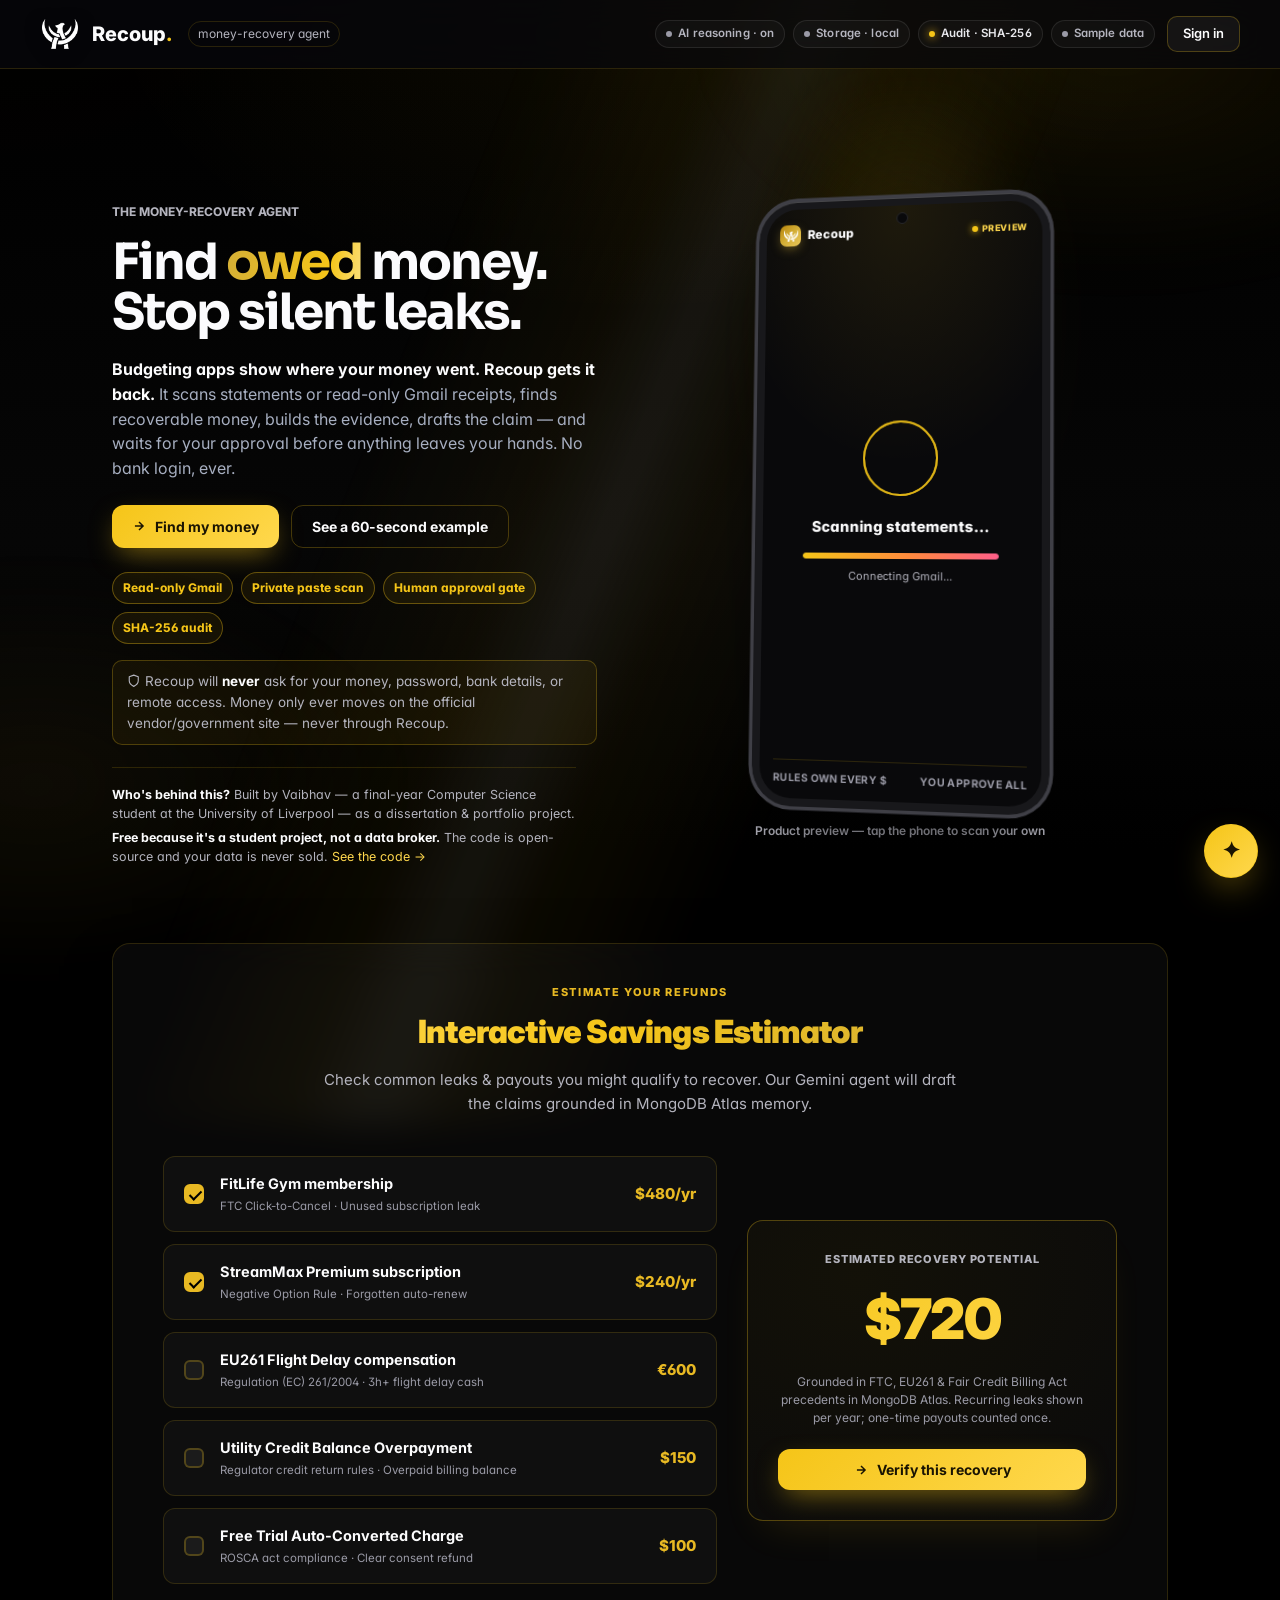
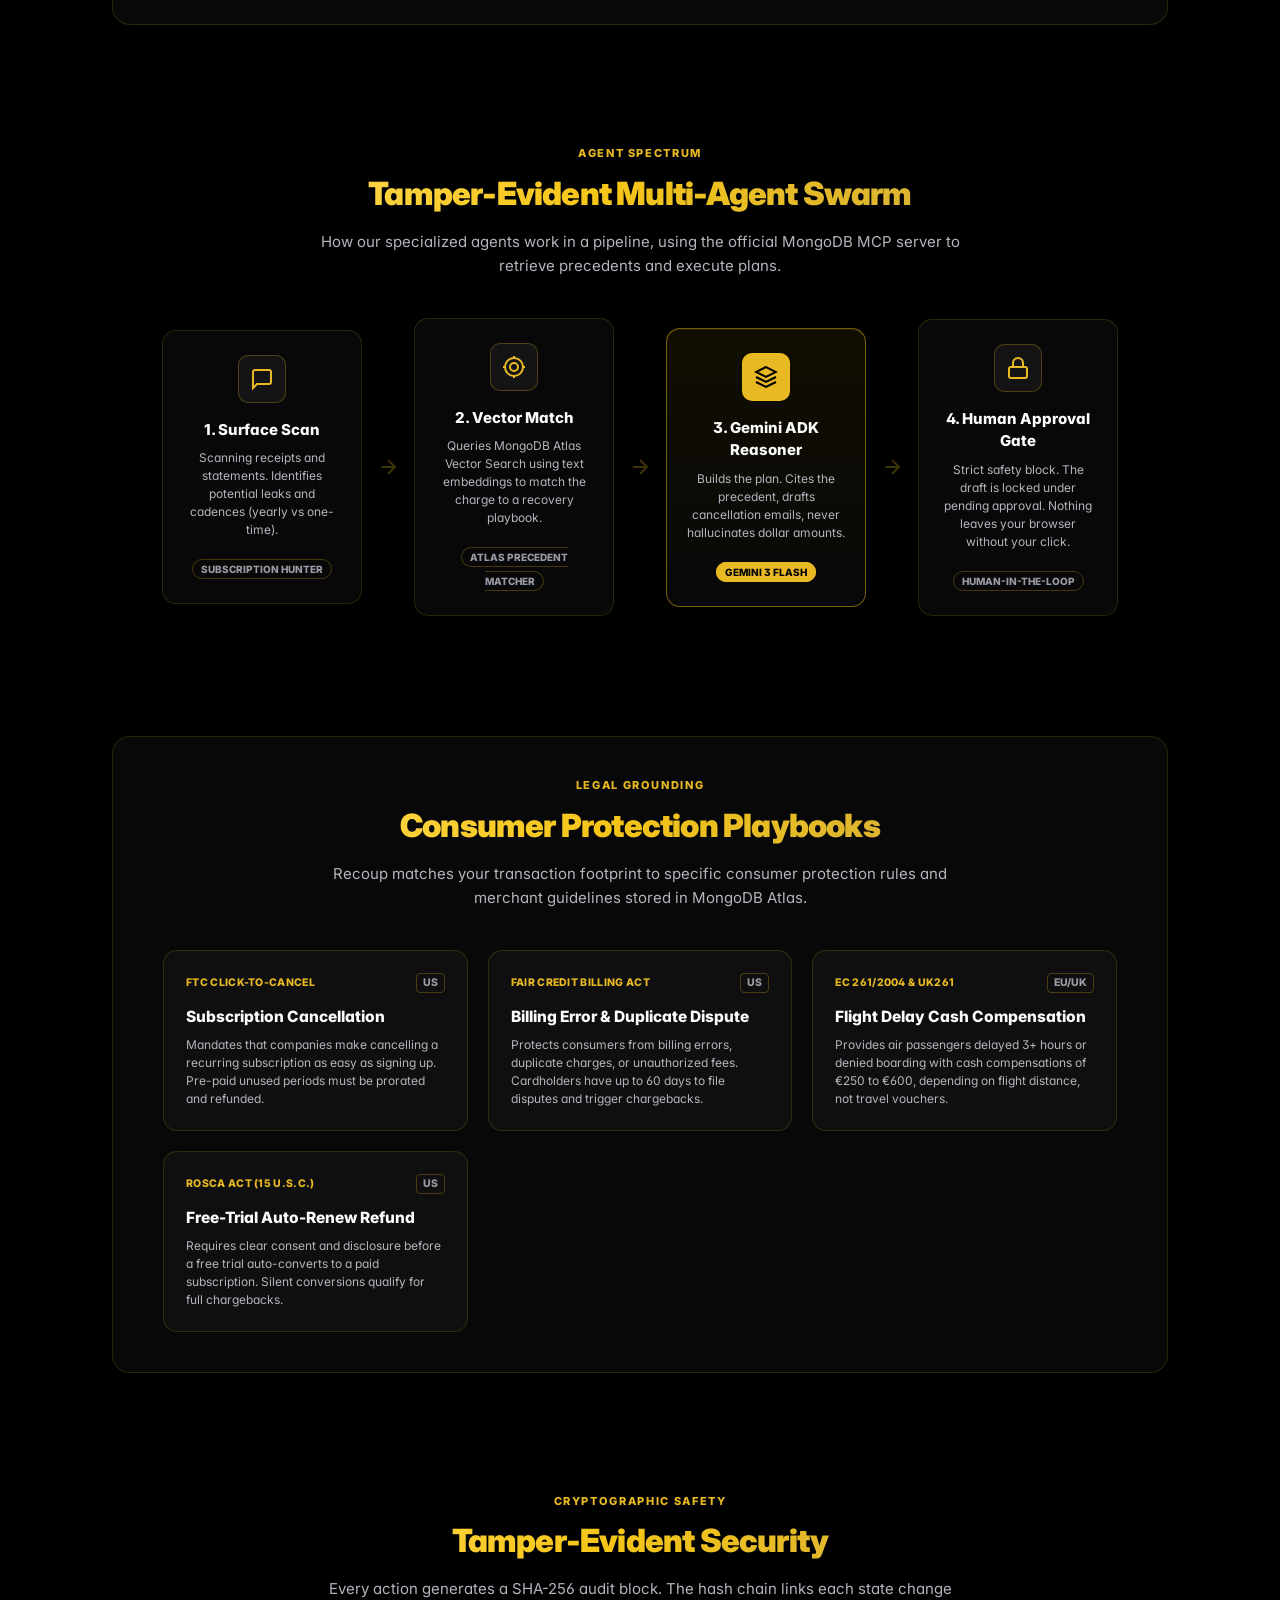
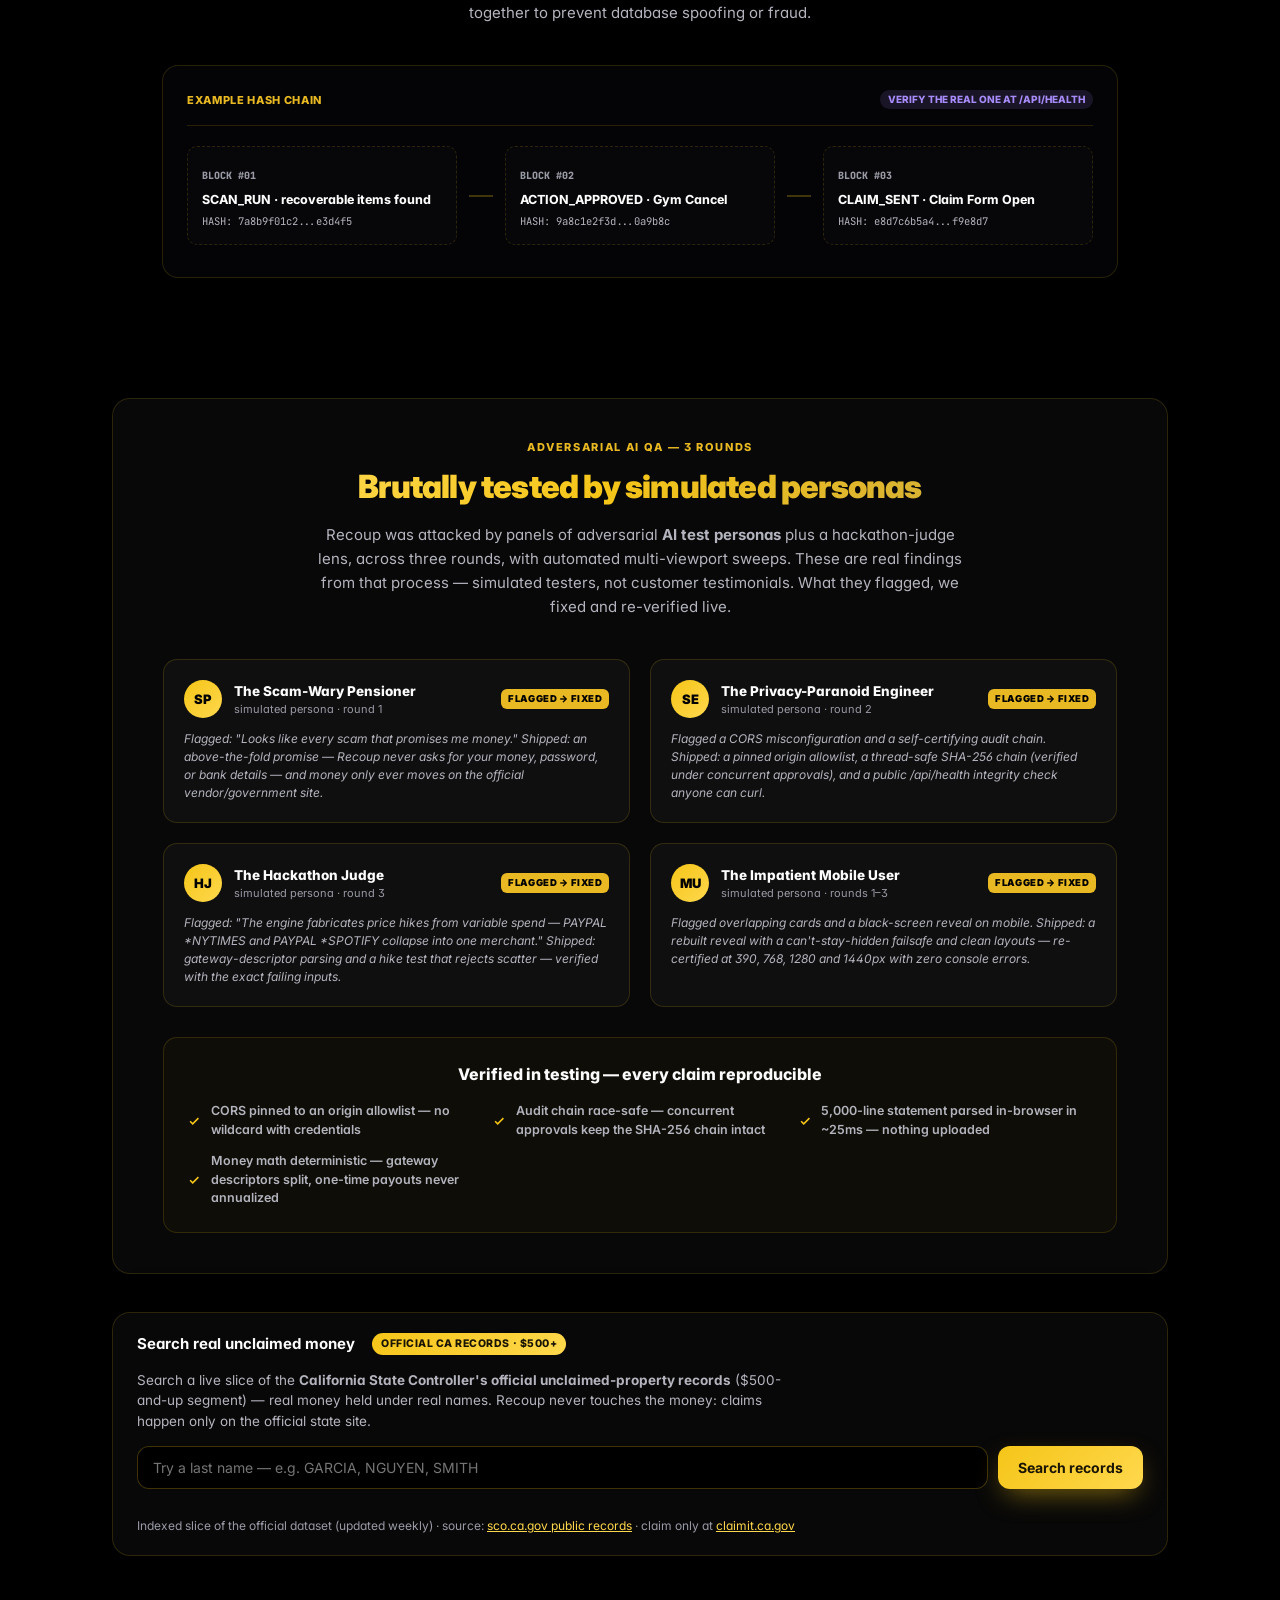
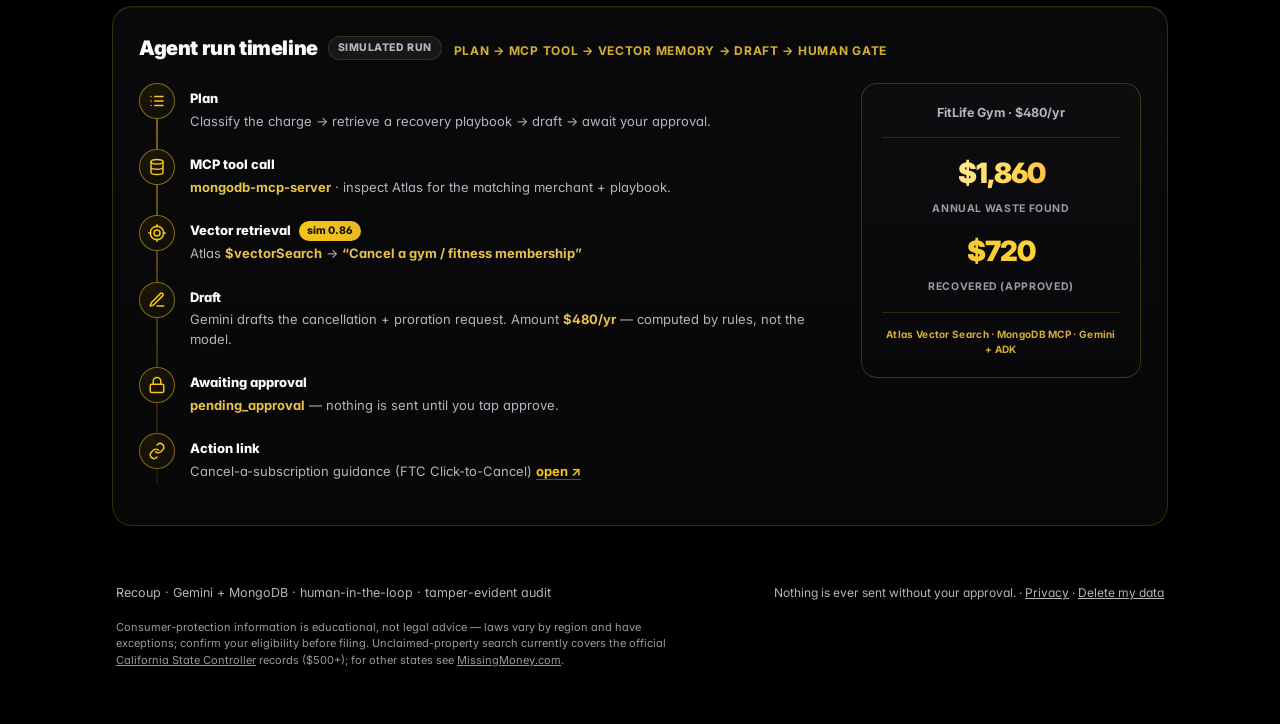
==== commit 269abba6: "Strategy sprint: killer positioning + claim tone selector + recovery-command chatbot intents - Posit" ====
--- a/index.html
+++ b/index.html
@@ -35,7 +35,7 @@
       <div class="landing-copy">
         <div class="eyebrow">THE MONEY-RECOVERY AGENT</div>
         <h1 class="landing-h1">Find <span class="hl">owed</span> money.<br/>Stop silent leaks.</h1>
-        <p class="landing-sub">Recoup scans statements or read-only Gmail receipts, finds recoverable money, drafts the claim, and waits for your approval before anything leaves your hands.</p>
+        <p class="landing-sub"><b style="color:var(--text)">Budgeting apps show where your money went. Recoup gets it back.</b> It scans statements or read-only Gmail receipts, finds recoverable money, builds the evidence, drafts the claim — and waits for your approval before anything leaves your hands. No bank login, ever.</p>
         <div class="landing-cta">
           <button class="btn btn-primary btn-xl" id="find-money" aria-label="Find my money"><svg class="ico" viewBox="0 0 24 24" fill="none" stroke="currentColor" stroke-width="2.5"><path d="M5 12h14M12 5l7 7-7 7"/></svg> Find my money</button>
           <button class="btn btn-ghost btn-xl" id="see-example">See a 60-second example</button>
--- a/styles.css
+++ b/styles.css
@@ -684,6 +684,12 @@
 .preset-chip{padding:7px 13px;border-radius:20px;border:1px solid var(--border2);background:var(--panel2);color:var(--muted);font-family:inherit;font-size:12.5px;cursor:pointer;transition:.2s}
 .preset-chip:hover{border-color:rgba(245,197,24,.5);color:var(--text)}
 
+/* tone selector in the claim drawer */
+.tone-row{display:flex;align-items:center;gap:7px;padding:0 22px 8px}
+.tone-label{font-size:11px;color:var(--dim)}
+.tone-chip{padding:5px 12px;border-radius:14px;border:1px solid var(--border2);background:var(--panel2);color:var(--muted);font-family:inherit;font-size:11.5px;cursor:pointer;text-transform:capitalize;transition:.2s}
+.tone-chip.on{border-color:rgba(245,197,24,.6);color:#ffd84d;background:rgba(245,197,24,.08)}
+
 /* live AI plan inside the drawer */
 .drawer-ai{padding:0 22px 8px}
 .drawer-ai .btn{width:100%;justify-content:center}
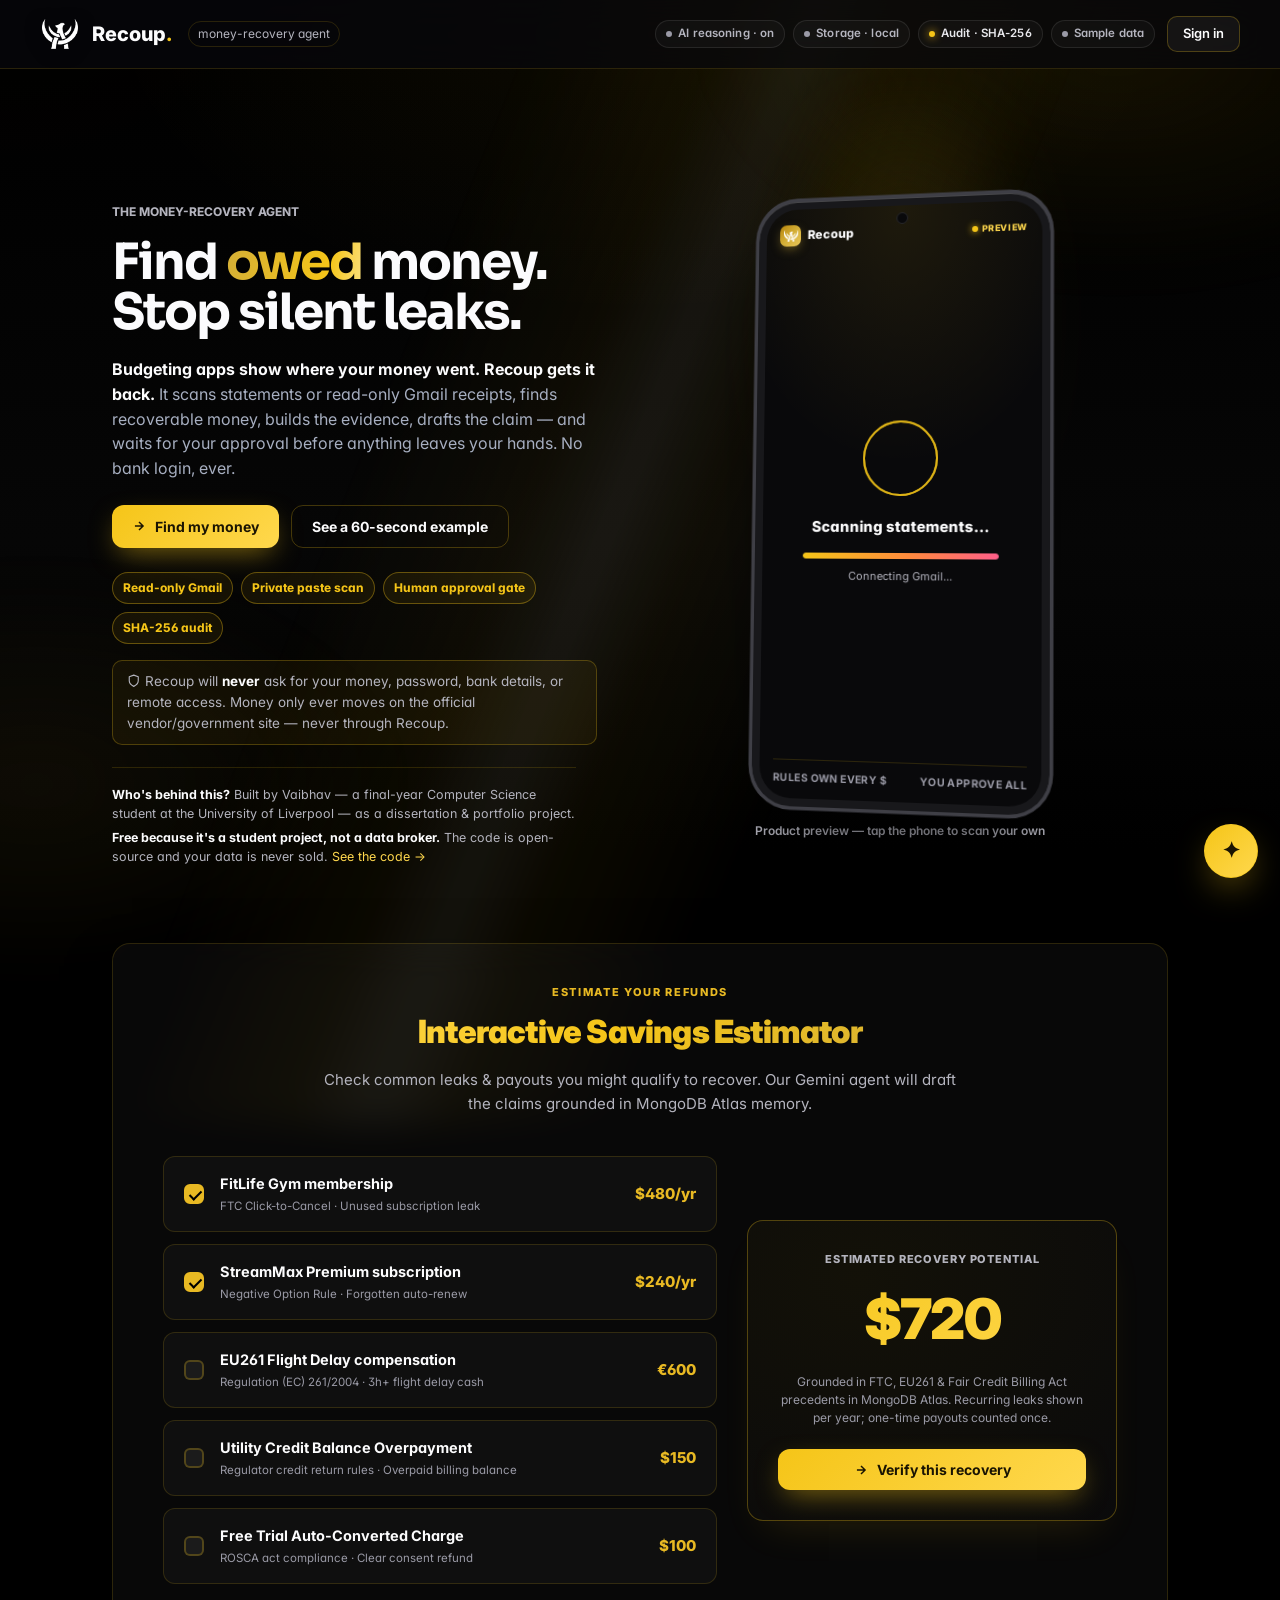
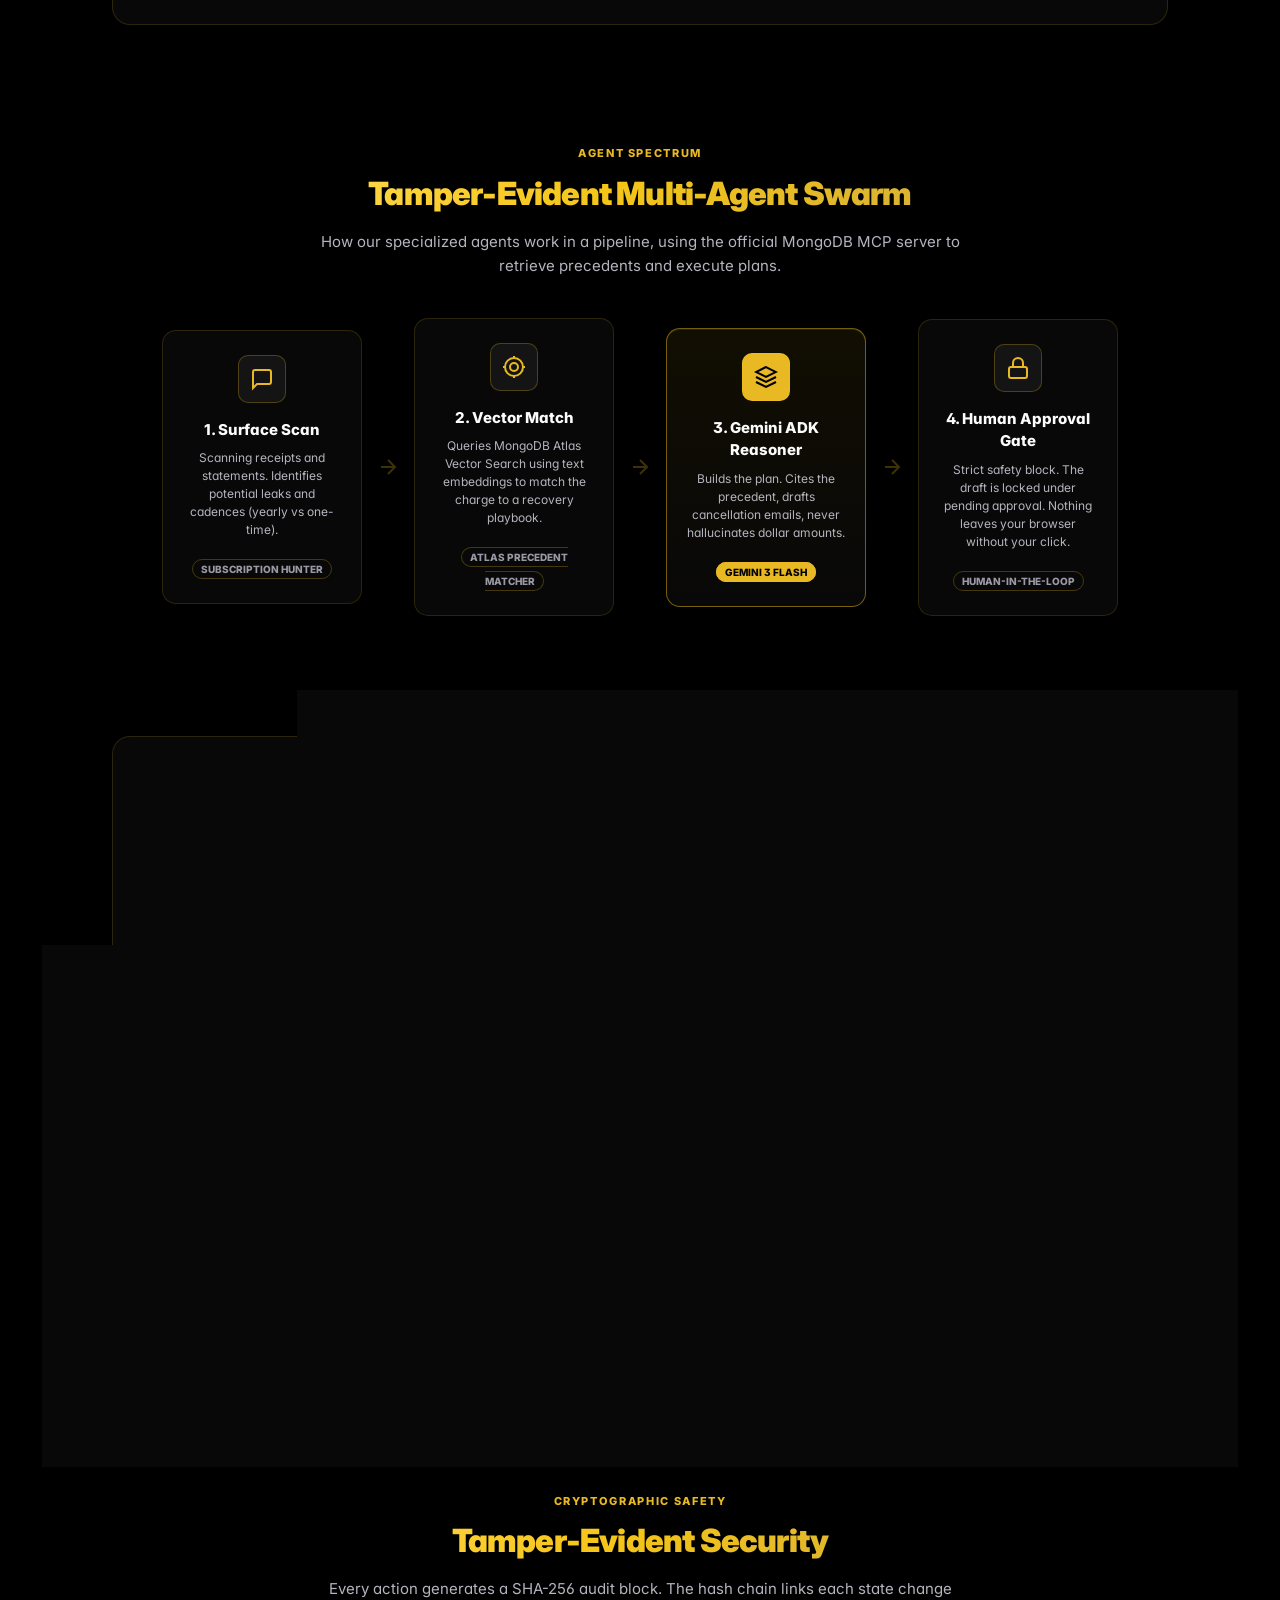
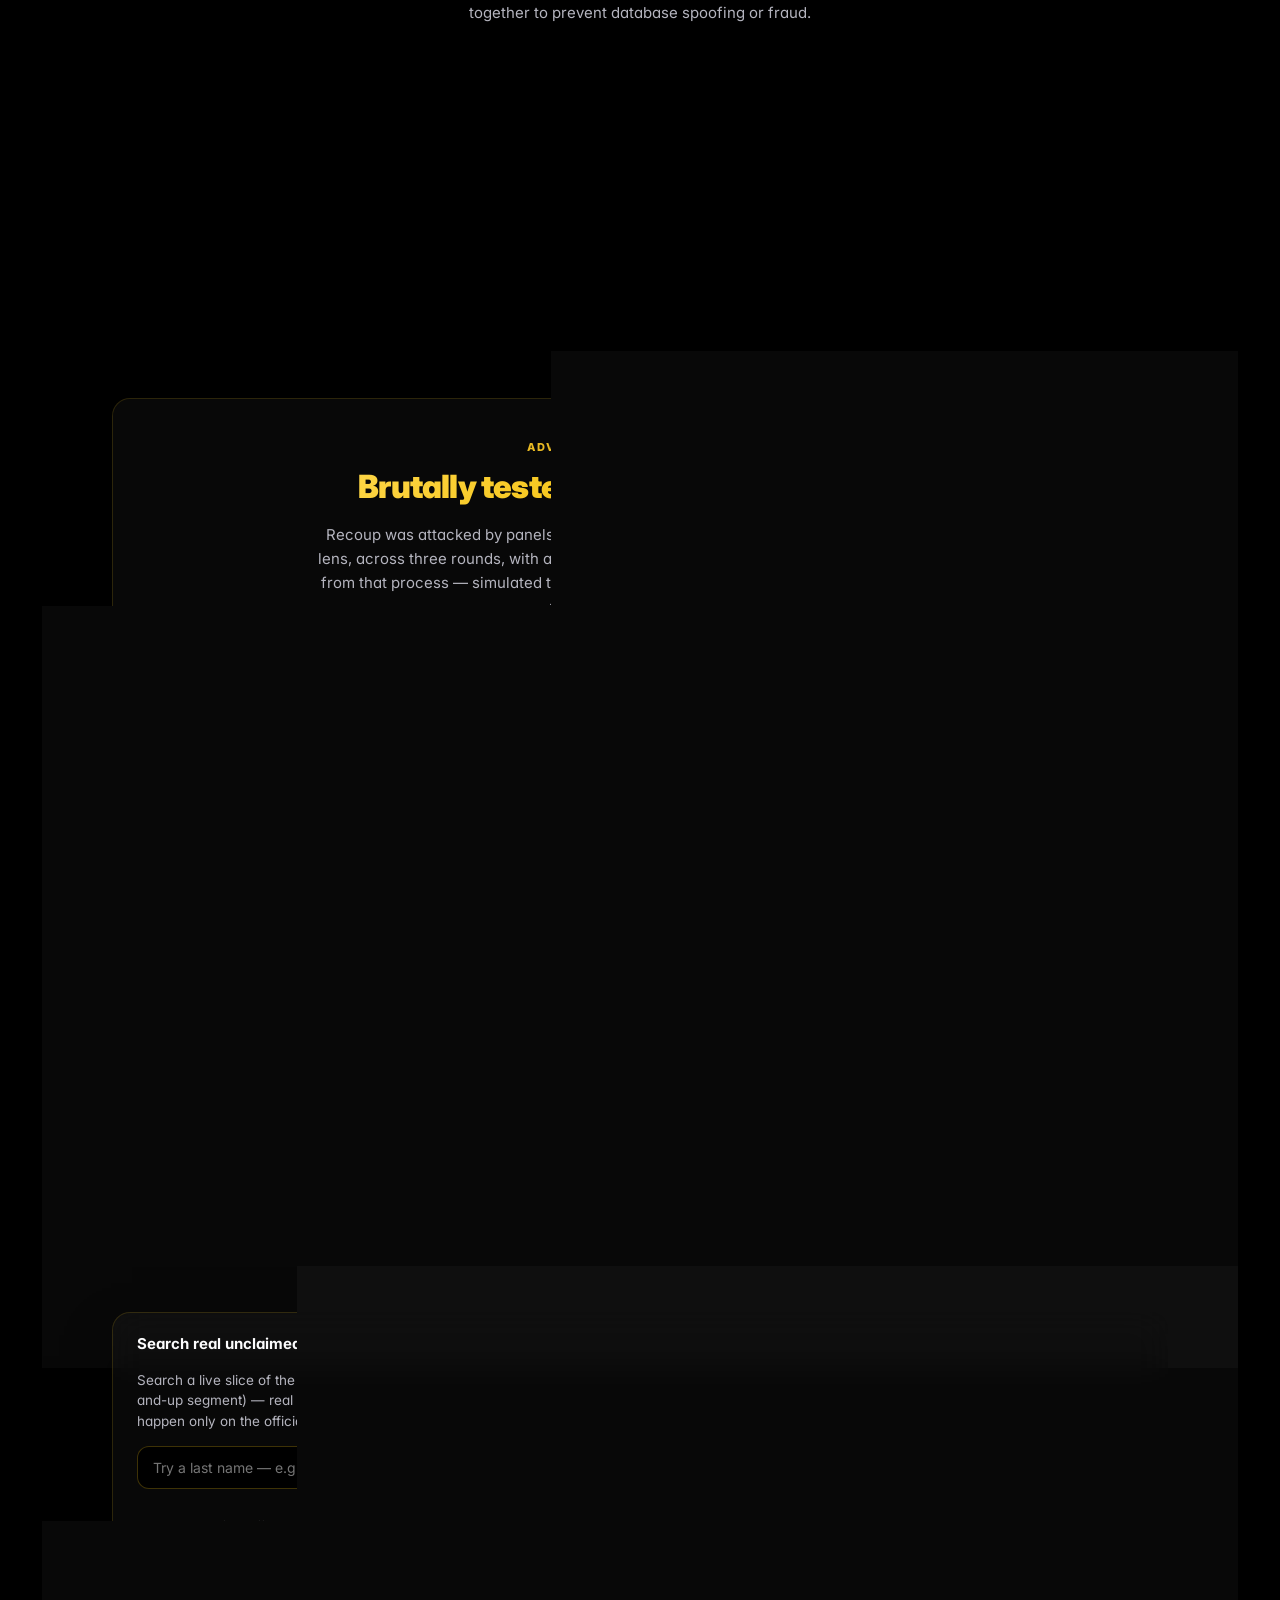
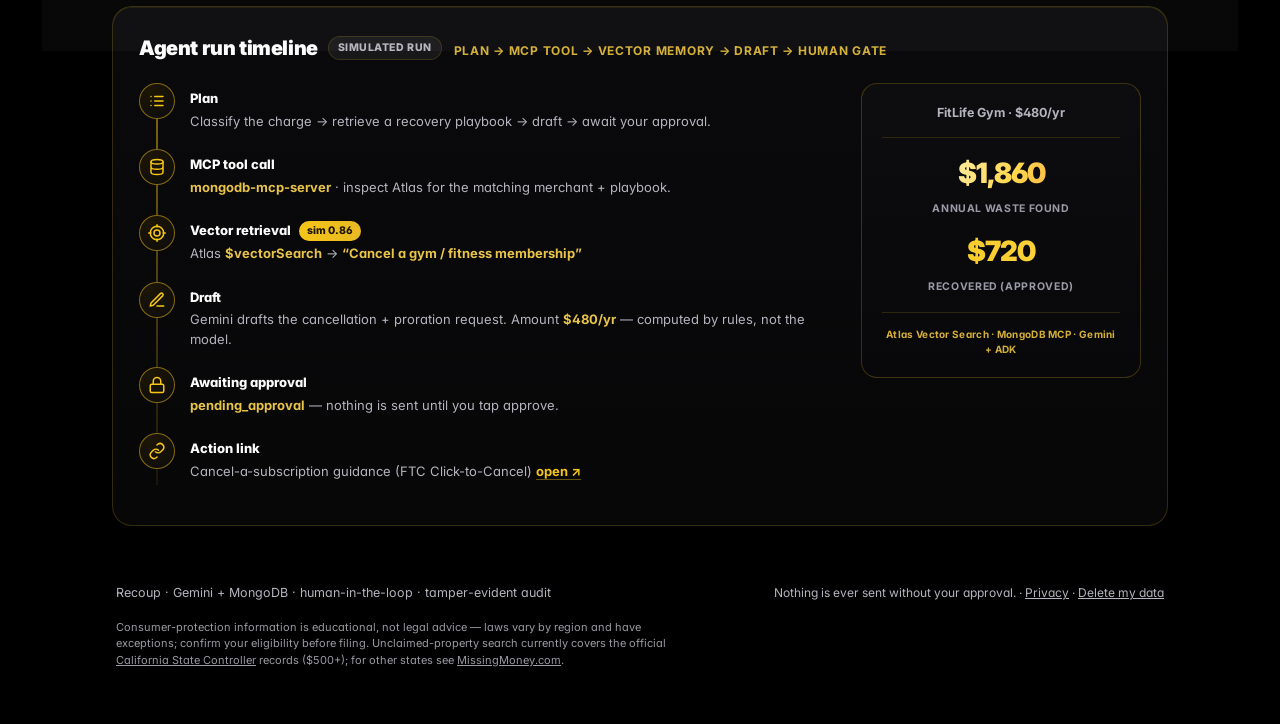
==== commit 5fecab5c: "Sleek icon pass: gold-badged SVG icons on hub cards + per-phase Autopilot glyphs - Real-money hub ca" ====
--- a/index.html
+++ b/index.html
@@ -393,14 +393,17 @@
     <div class="ap-mission" id="ap-mission" aria-live="polite"></div>
     <div class="rh-grid">
       <button class="rh-card" id="rh-scan">
+        <span class="rh-ico"><svg viewBox="0 0 24 24" fill="none" stroke="currentColor" stroke-width="1.8" stroke-linecap="round" stroke-linejoin="round" aria-hidden="true"><path d="M14 2H6a2 2 0 0 0-2 2v16a2 2 0 0 0 2 2h12a2 2 0 0 0 2-2V8z"/><path d="M14 2v6h6M16 13H8M16 17H8M10 9H8"/></svg></span>
         <span class="rh-big">Scan your real statement</span>
         <span class="rh-sub">Paste a Chase / Wells Fargo / Amex CSV export — parsed 100% in your browser, nothing uploaded</span>
       </button>
       <a class="rh-card" href="#unclaimed">
+        <span class="rh-ico"><svg viewBox="0 0 24 24" fill="none" stroke="currentColor" stroke-width="1.8" stroke-linecap="round" stroke-linejoin="round" aria-hidden="true"><circle cx="12" cy="12" r="10"/><path d="M16 8h-6a2 2 0 1 0 0 4h4a2 2 0 1 1 0 4H8M12 6v2m0 8v2"/></svg></span>
         <span class="rh-big">Search <span id="rh-total">$37.8M</span> in real unclaimed money</span>
         <span class="rh-sub"><span id="rh-records">20,000</span> official California State Controller records — type a name, claim on the official site</span>
       </a>
       <button class="rh-card" id="rh-gmail">
+        <span class="rh-ico"><svg viewBox="0 0 24 24" fill="none" stroke="currentColor" stroke-width="1.8" stroke-linecap="round" stroke-linejoin="round" aria-hidden="true"><rect x="2" y="4" width="20" height="16" rx="2"/><path d="m22 7-8.97 5.7a1.94 1.94 0 0 1-2.06 0L2 7"/></svg></span>
         <span class="rh-big">Scan your Gmail</span>
         <span class="rh-sub">Read-only — finds real subscription receipts in your inbox; nothing sent or deleted</span>
       </button>
--- a/styles.css
+++ b/styles.css
@@ -578,6 +578,11 @@
   border:1px solid var(--border2);background:var(--panel2);color:var(--text);font-family:inherit;text-decoration:none;
   transition:transform .25s var(--ease),border-color .25s,box-shadow .25s}
 .rh-card:hover{transform:translateY(-2px);border-color:rgba(245,197,24,.5);box-shadow:0 14px 30px -14px rgba(245,197,24,.35)}
+.rh-ico{display:inline-flex;align-items:center;justify-content:center;width:38px;height:38px;border-radius:11px;margin-bottom:2px;
+  background:linear-gradient(135deg,rgba(245,197,24,.16),rgba(245,197,24,.05));border:1px solid rgba(245,197,24,.3);color:#ffd84d}
+.rh-ico svg{width:19px;height:19px}
+.rh-card:hover .rh-ico{background:linear-gradient(135deg,rgba(245,197,24,.28),rgba(245,197,24,.1))}
+.ap-ico{width:15px;height:15px;color:#ffd84d;flex:none}
 .rh-big{font-size:15px;font-weight:800}
 .rh-big #rh-total{background:var(--grad-money);-webkit-background-clip:text;background-clip:text;-webkit-text-fill-color:transparent}
 .rh-sub{font-size:12px;color:var(--muted);line-height:1.45}
@@ -684,6 +689,15 @@
 .preset-chip{padding:7px 13px;border-radius:20px;border:1px solid var(--border2);background:var(--panel2);color:var(--muted);font-family:inherit;font-size:12.5px;cursor:pointer;transition:.2s}
 .preset-chip:hover{border-color:rgba(245,197,24,.5);color:var(--text)}
 
+/* premium scrollbars — every scroll surface, app-wide (kills the default white track) */
+*{scrollbar-width:thin;scrollbar-color:rgba(245,197,24,.35) rgba(255,255,255,.04)}
+::-webkit-scrollbar{width:7px;height:7px}
+::-webkit-scrollbar-track{background:rgba(255,255,255,.03);border-radius:8px}
+::-webkit-scrollbar-thumb{background:linear-gradient(180deg,rgba(245,197,24,.45),rgba(212,175,55,.3));border-radius:8px}
+::-webkit-scrollbar-thumb:hover{background:rgba(245,197,24,.6)}
+::-webkit-scrollbar-corner{background:transparent}
+.guide-msgs,.cmdk-list,.ai-plan,.drawer{scroll-behavior:smooth}
+
 /* tone selector in the claim drawer */
 .tone-row{display:flex;align-items:center;gap:7px;padding:0 22px 8px}
 .tone-label{font-size:11px;color:var(--dim)}
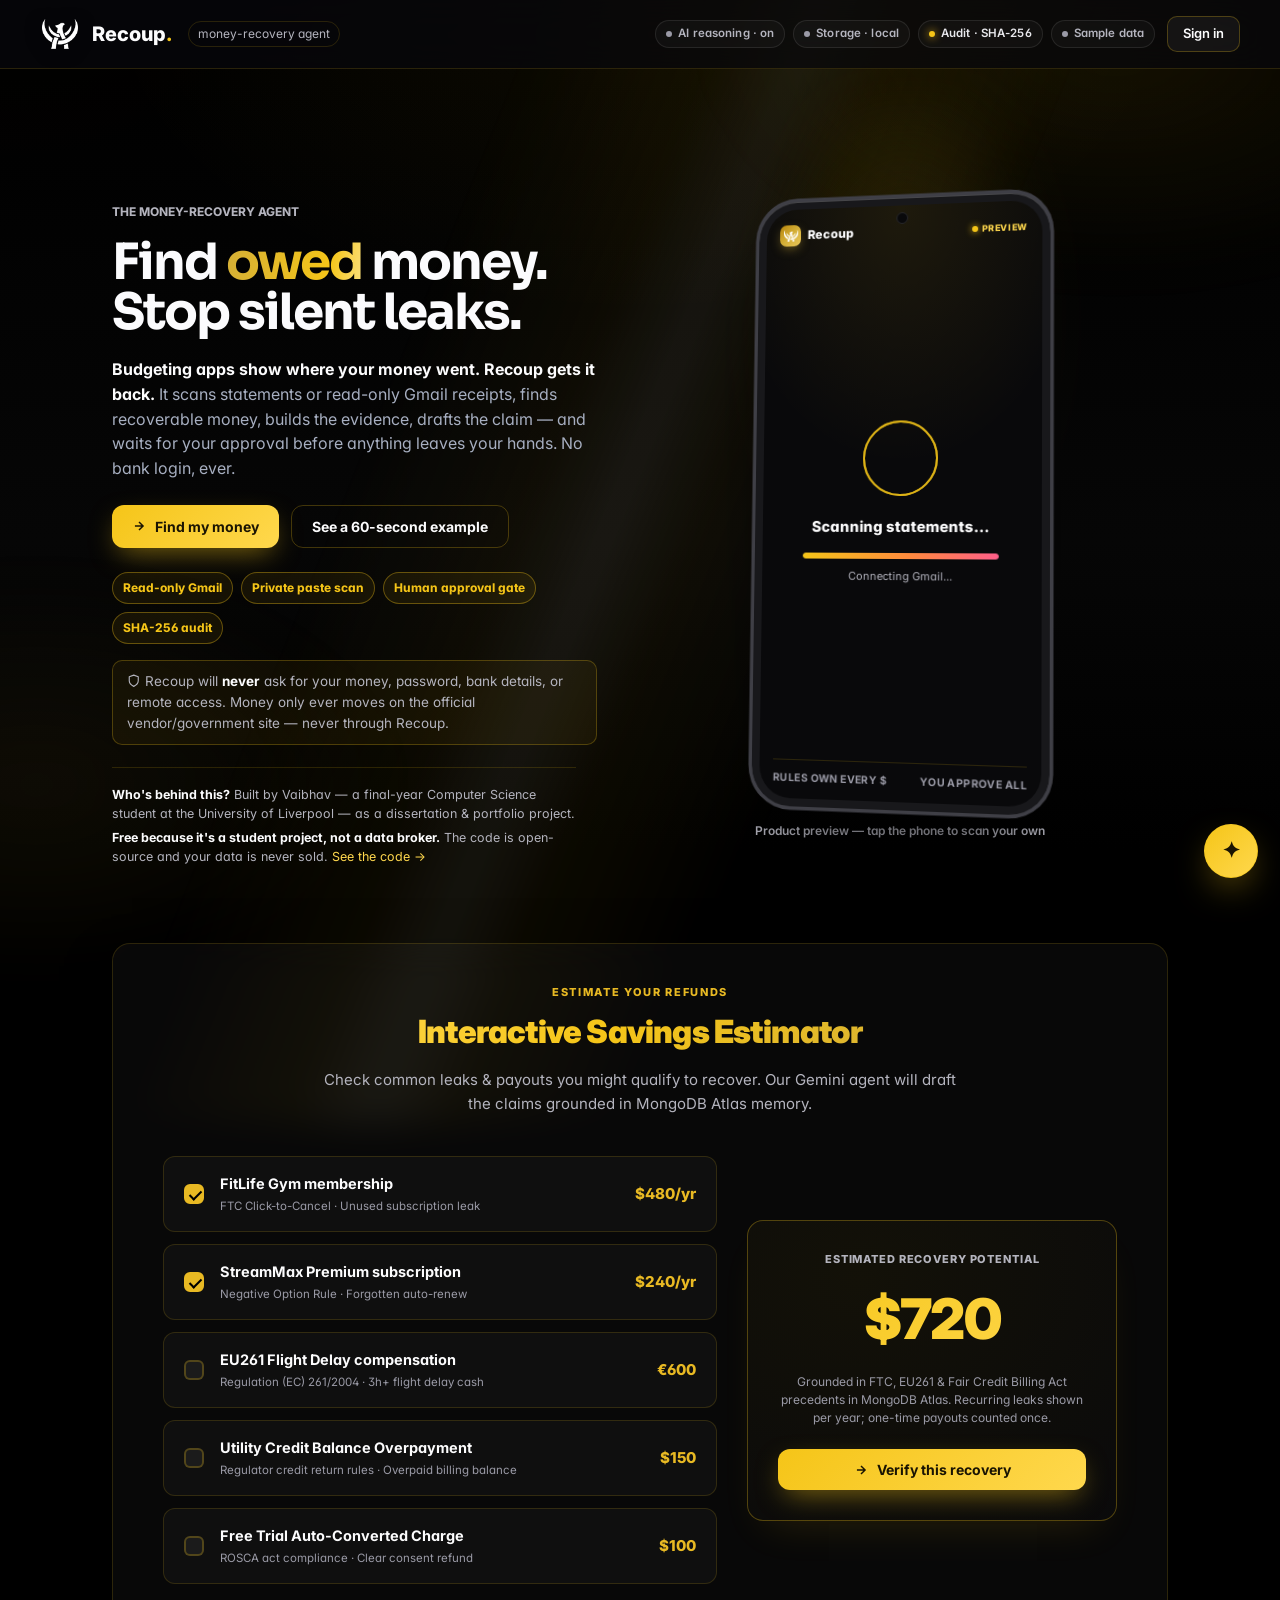
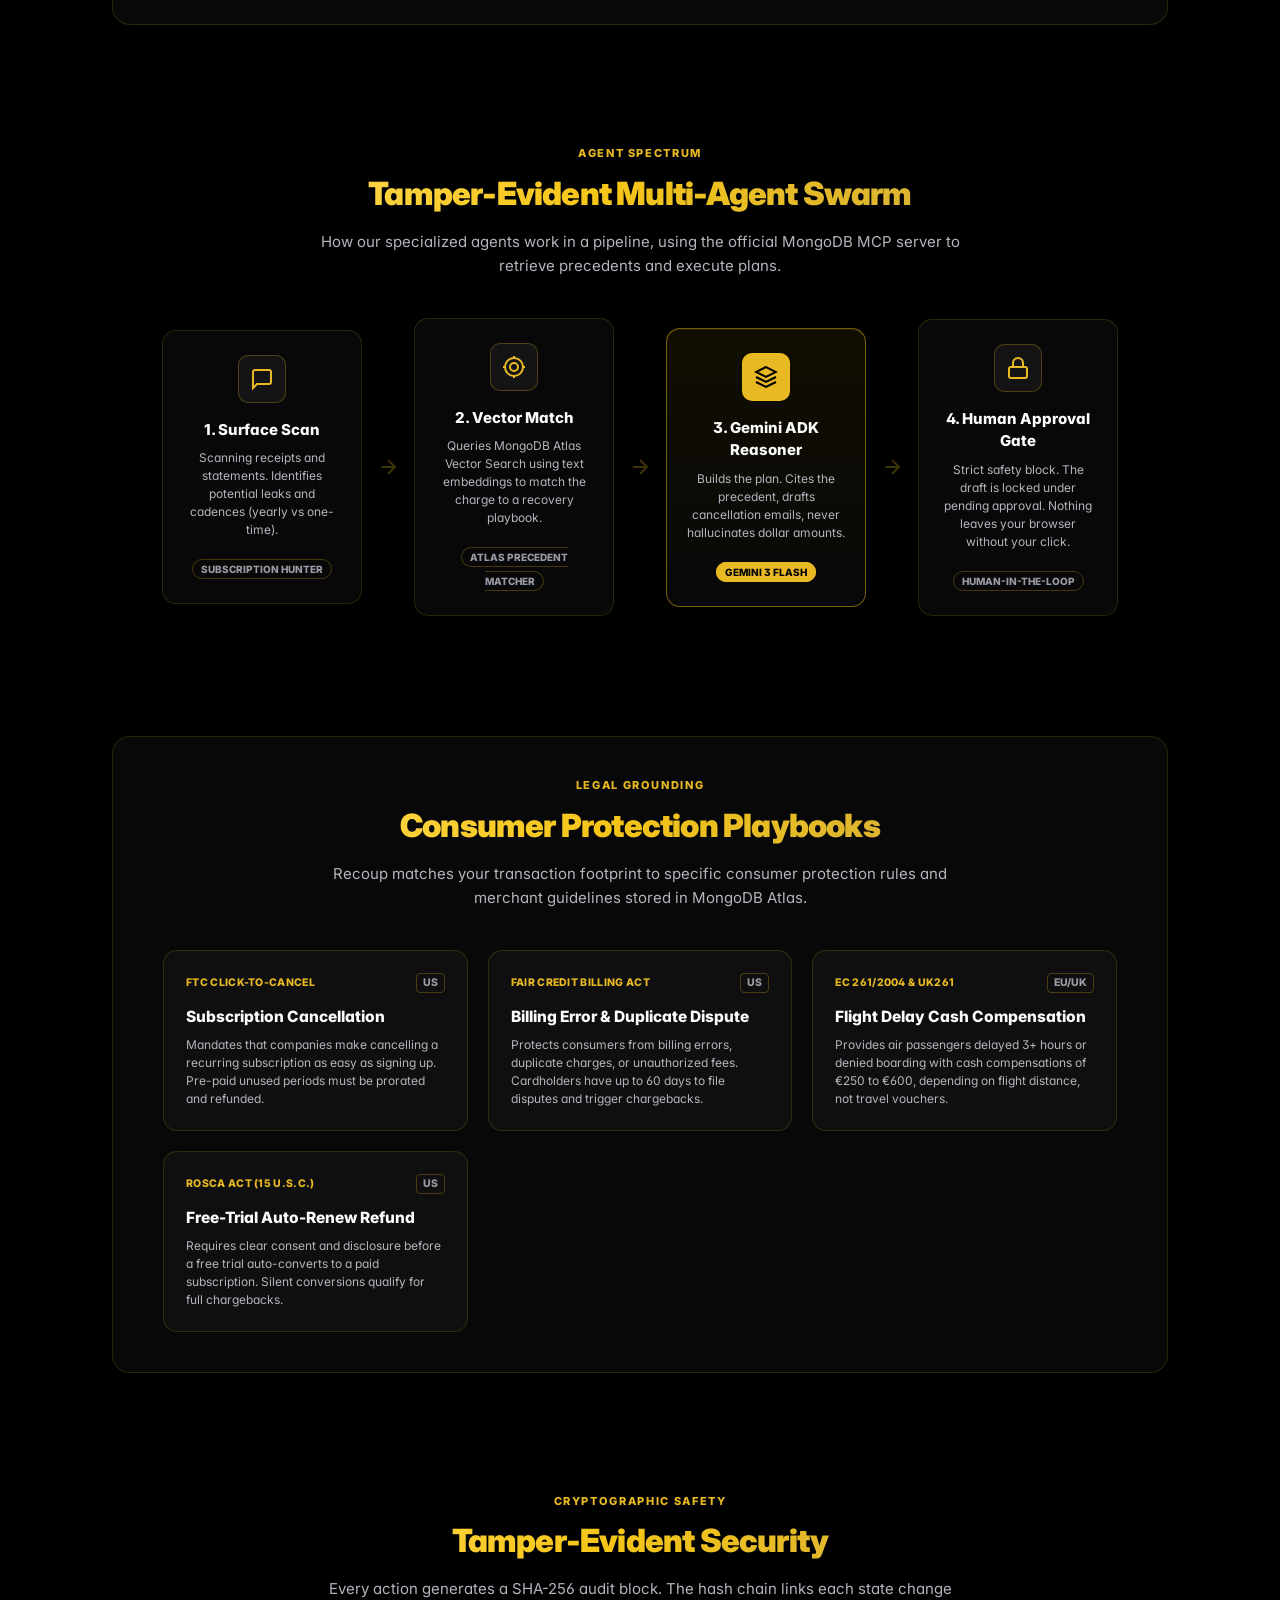
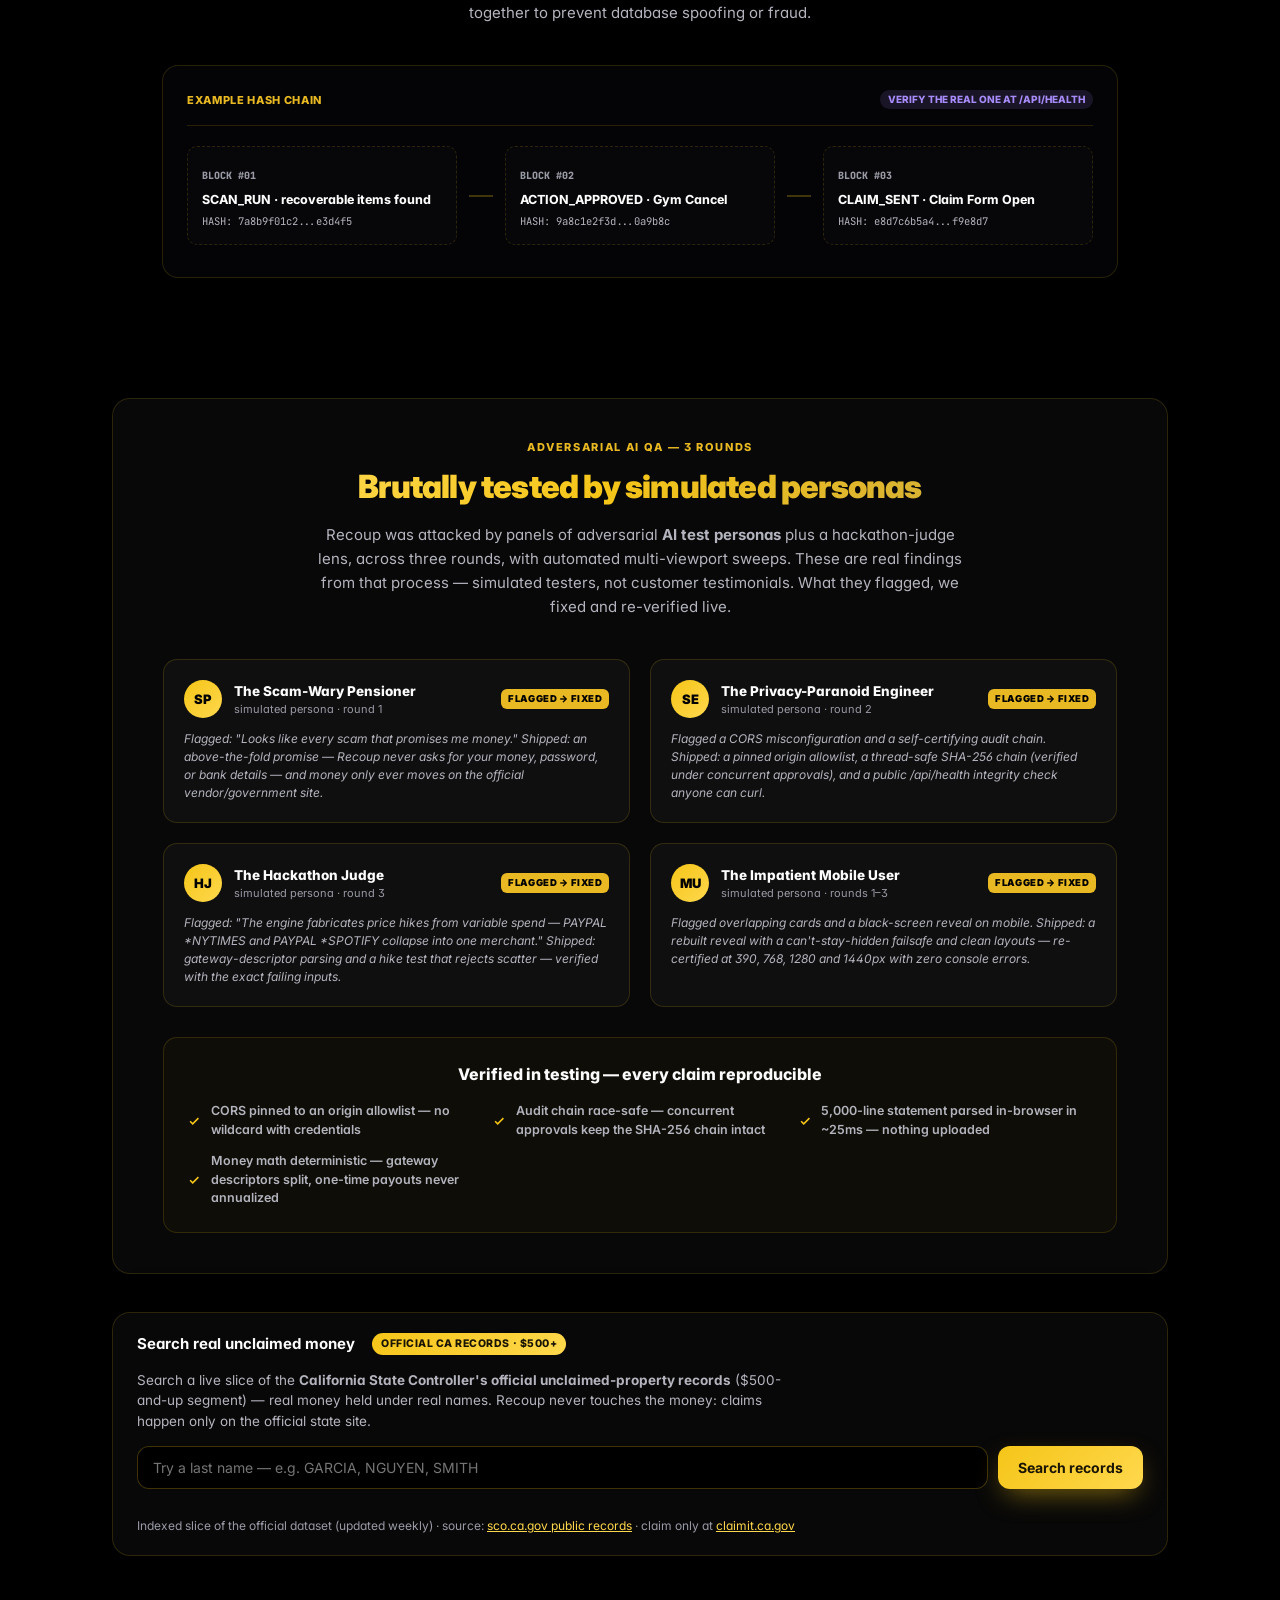
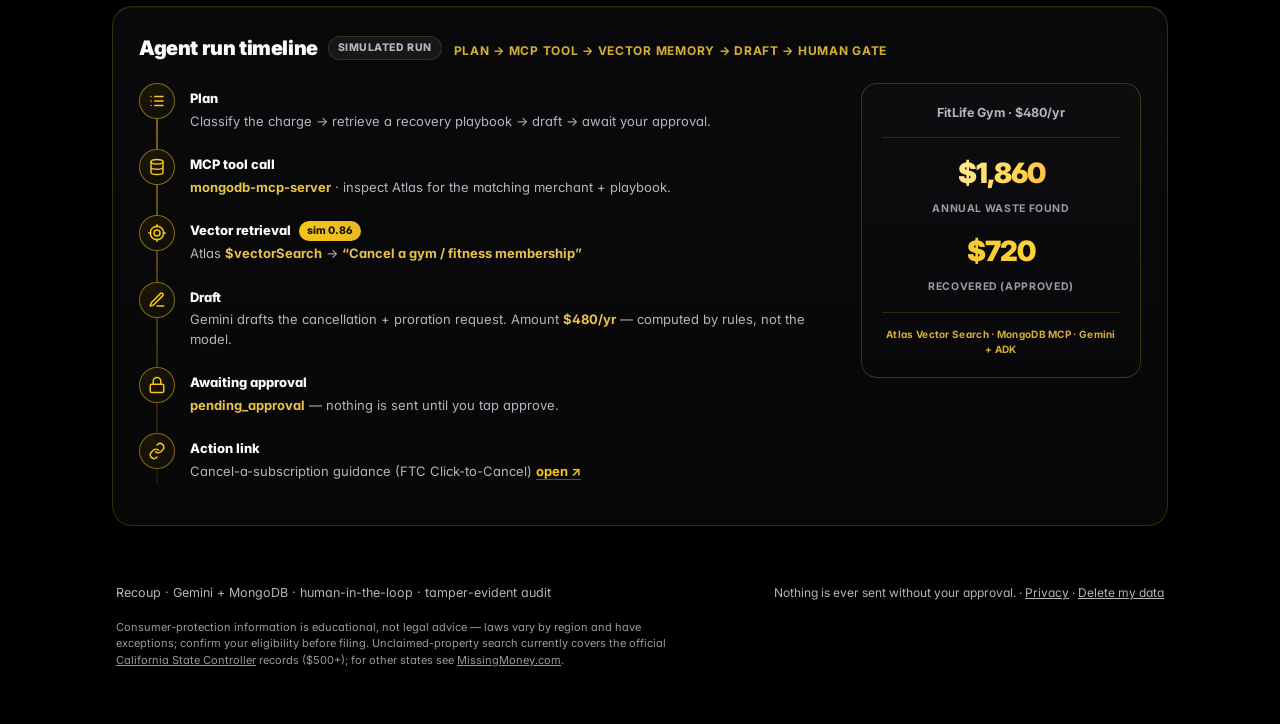
==== commit 6d93ae5f: "Caveman AI config (instant + accurate) + full SEO metadata - Model config tuned for speed + accuracy" ====
--- a/index.html
+++ b/index.html
@@ -3,8 +3,18 @@
 <head>
 <meta charset="utf-8" />
 <meta name="viewport" content="width=device-width, initial-scale=1" />
-<title>Recoup — the AI that gets your money back</title>
-<meta name="description" content="Recoup finds money you're owed and money you're losing — refunds, settlements, flight compensation, dead subscriptions, billing errors — drafts every claim, and you approve each with one tap." />
+<title>Recoup — AI Money Recovery Agent | Get Your Money Back from Gmail Receipts</title>
+<meta name="description" content="Budgeting apps show where your money went. Recoup gets it back: an AI recovery agent that scans your Gmail receipts and bank statements, finds refunds, dead subscriptions, duplicate charges, flight compensation and $37.8M of real unclaimed money — drafts every claim, you approve with one tap. No bank login, ever." />
+<meta name="keywords" content="AI money recovery, Gmail receipt scanner, subscription cancellation, refund assistant, recovery agent, duplicate charge detector, unclaimed money search, EU261 flight compensation, AI finance agent, cancel subscriptions" />
+<link rel="canonical" href="https://recoup-agent-681822930558.us-central1.run.app/" />
+<meta property="og:type" content="website" />
+<meta property="og:title" content="Recoup — Turn Your Inbox Into a Money Recovery Engine" />
+<meta property="og:description" content="AI agent that finds recoverable money in your real receipts — subscriptions, refunds, duplicate charges, $37.8M of real unclaimed property — with evidence-backed claims and a human approval gate. No bank login." />
+<meta property="og:url" content="https://recoup-agent-681822930558.us-central1.run.app/" />
+<meta property="og:image" content="https://recoup-agent-681822930558.us-central1.run.app/mark.png" />
+<meta name="twitter:card" content="summary" />
+<meta name="twitter:title" content="Recoup — AI Money Recovery Agent" />
+<meta name="twitter:description" content="Budgeting apps show where your money went. Recoup gets it back. Autonomous Gmail-first recovery with a human approval gate." />
 <link rel="preconnect" href="https://fonts.googleapis.com" />
 <link rel="preconnect" href="https://fonts.gstatic.com" crossorigin />
 <link href="https://fonts.googleapis.com/css2?family=Inter:wght@400;500;600;700;800;900&family=Sora:wght@500;600;700;800&family=JetBrains+Mono:wght@400;500;600&display=swap" rel="stylesheet" />
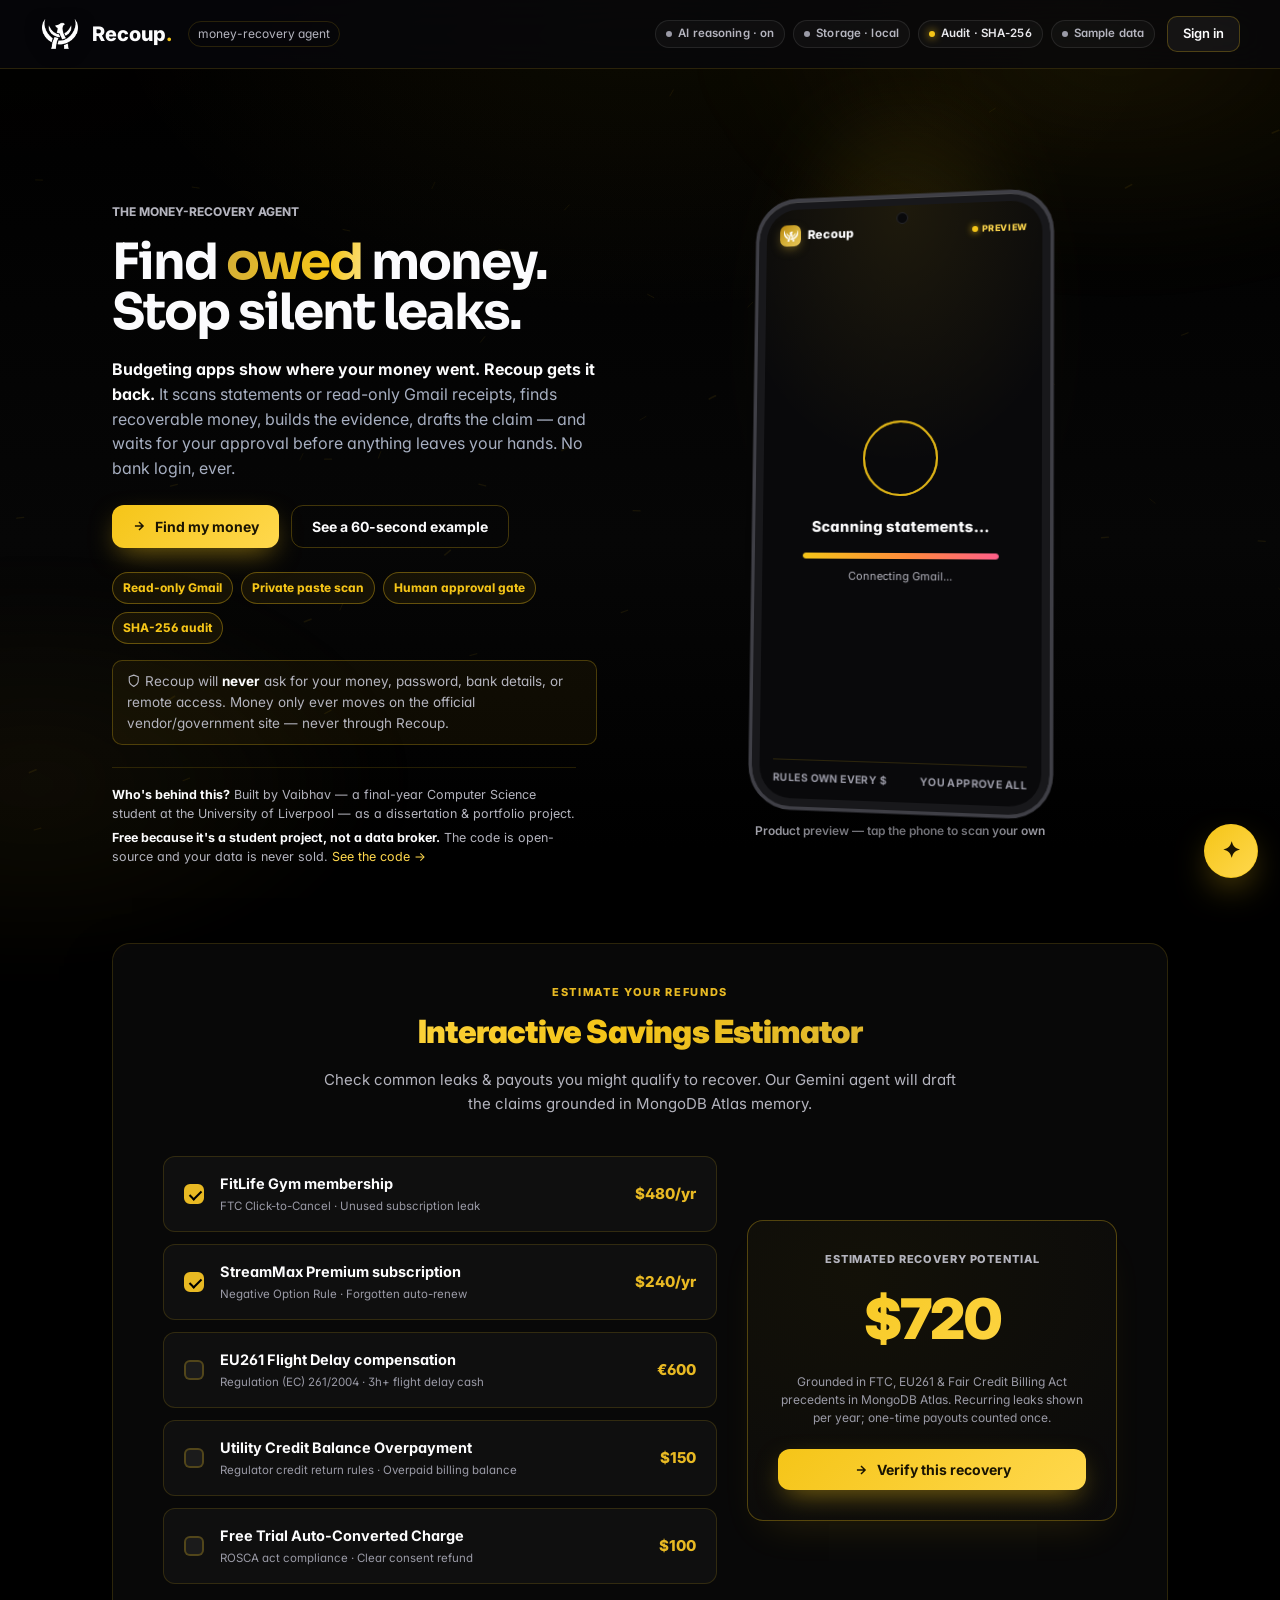
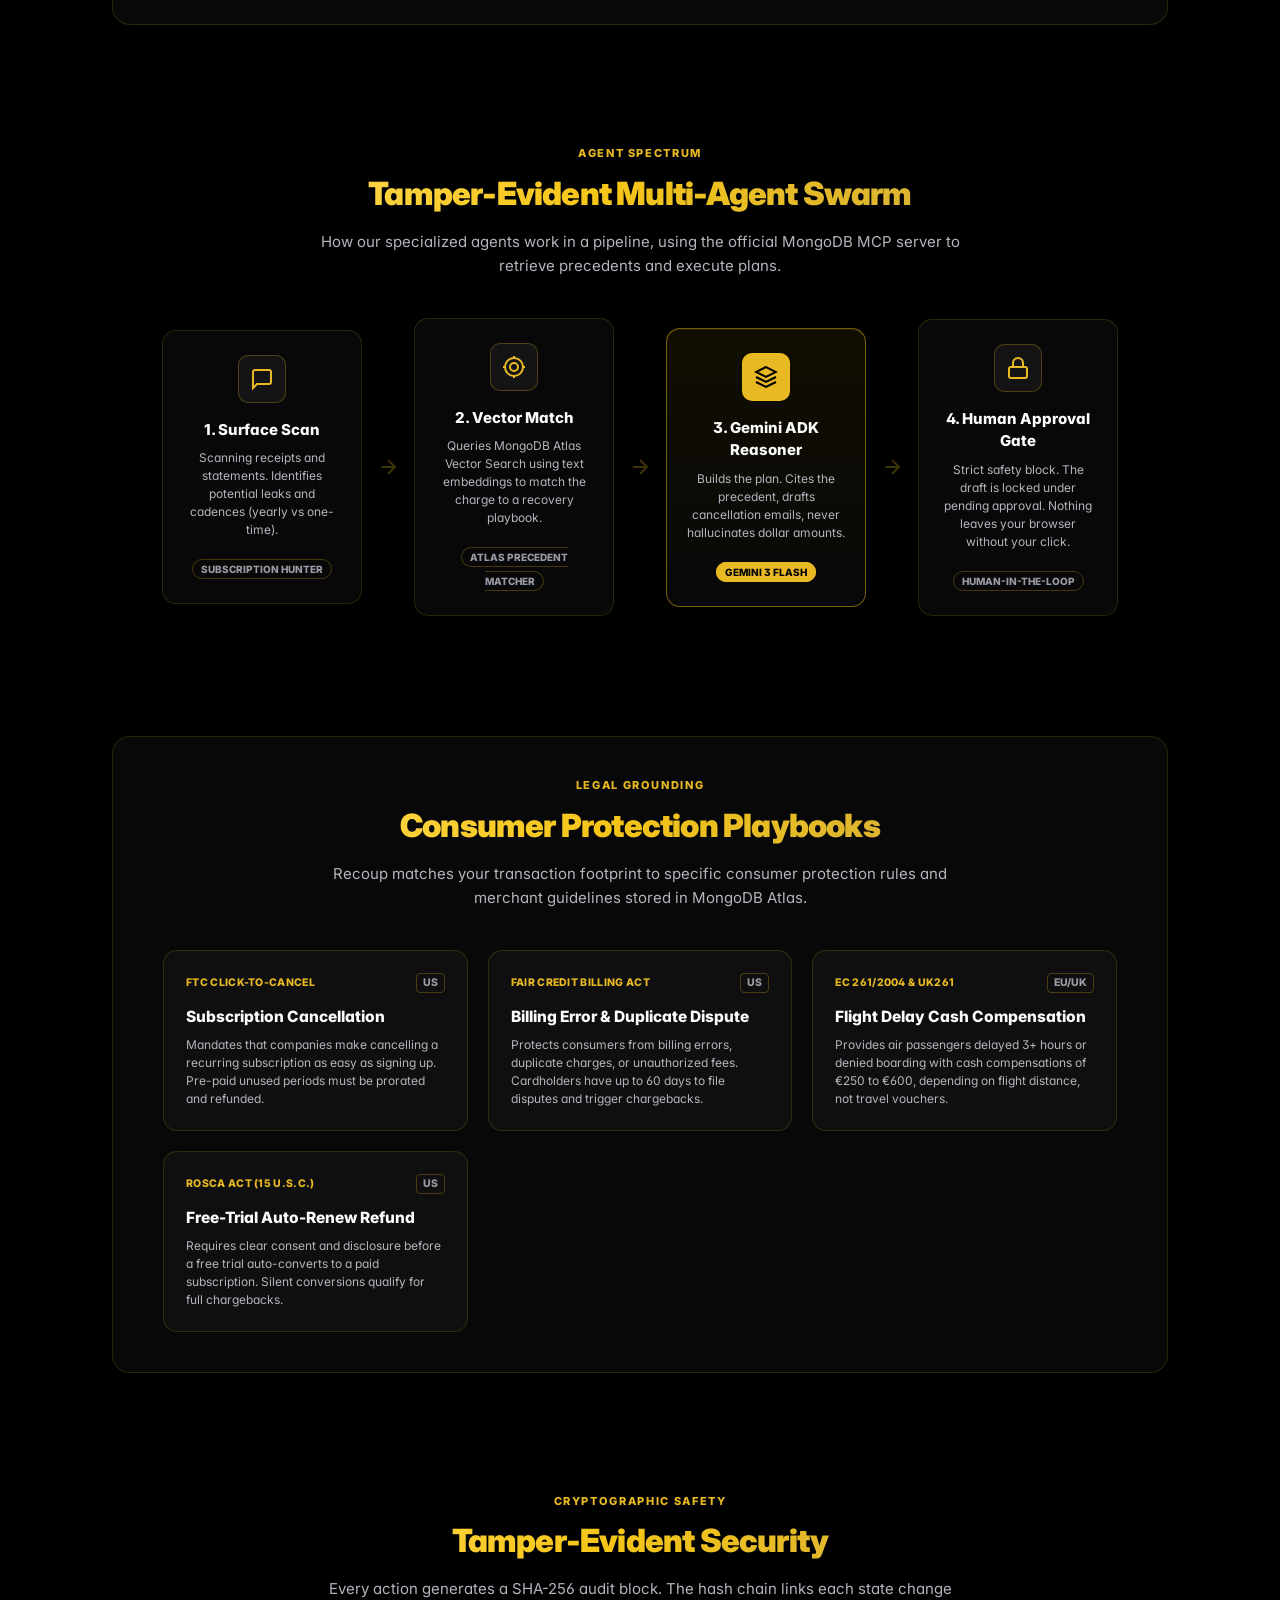
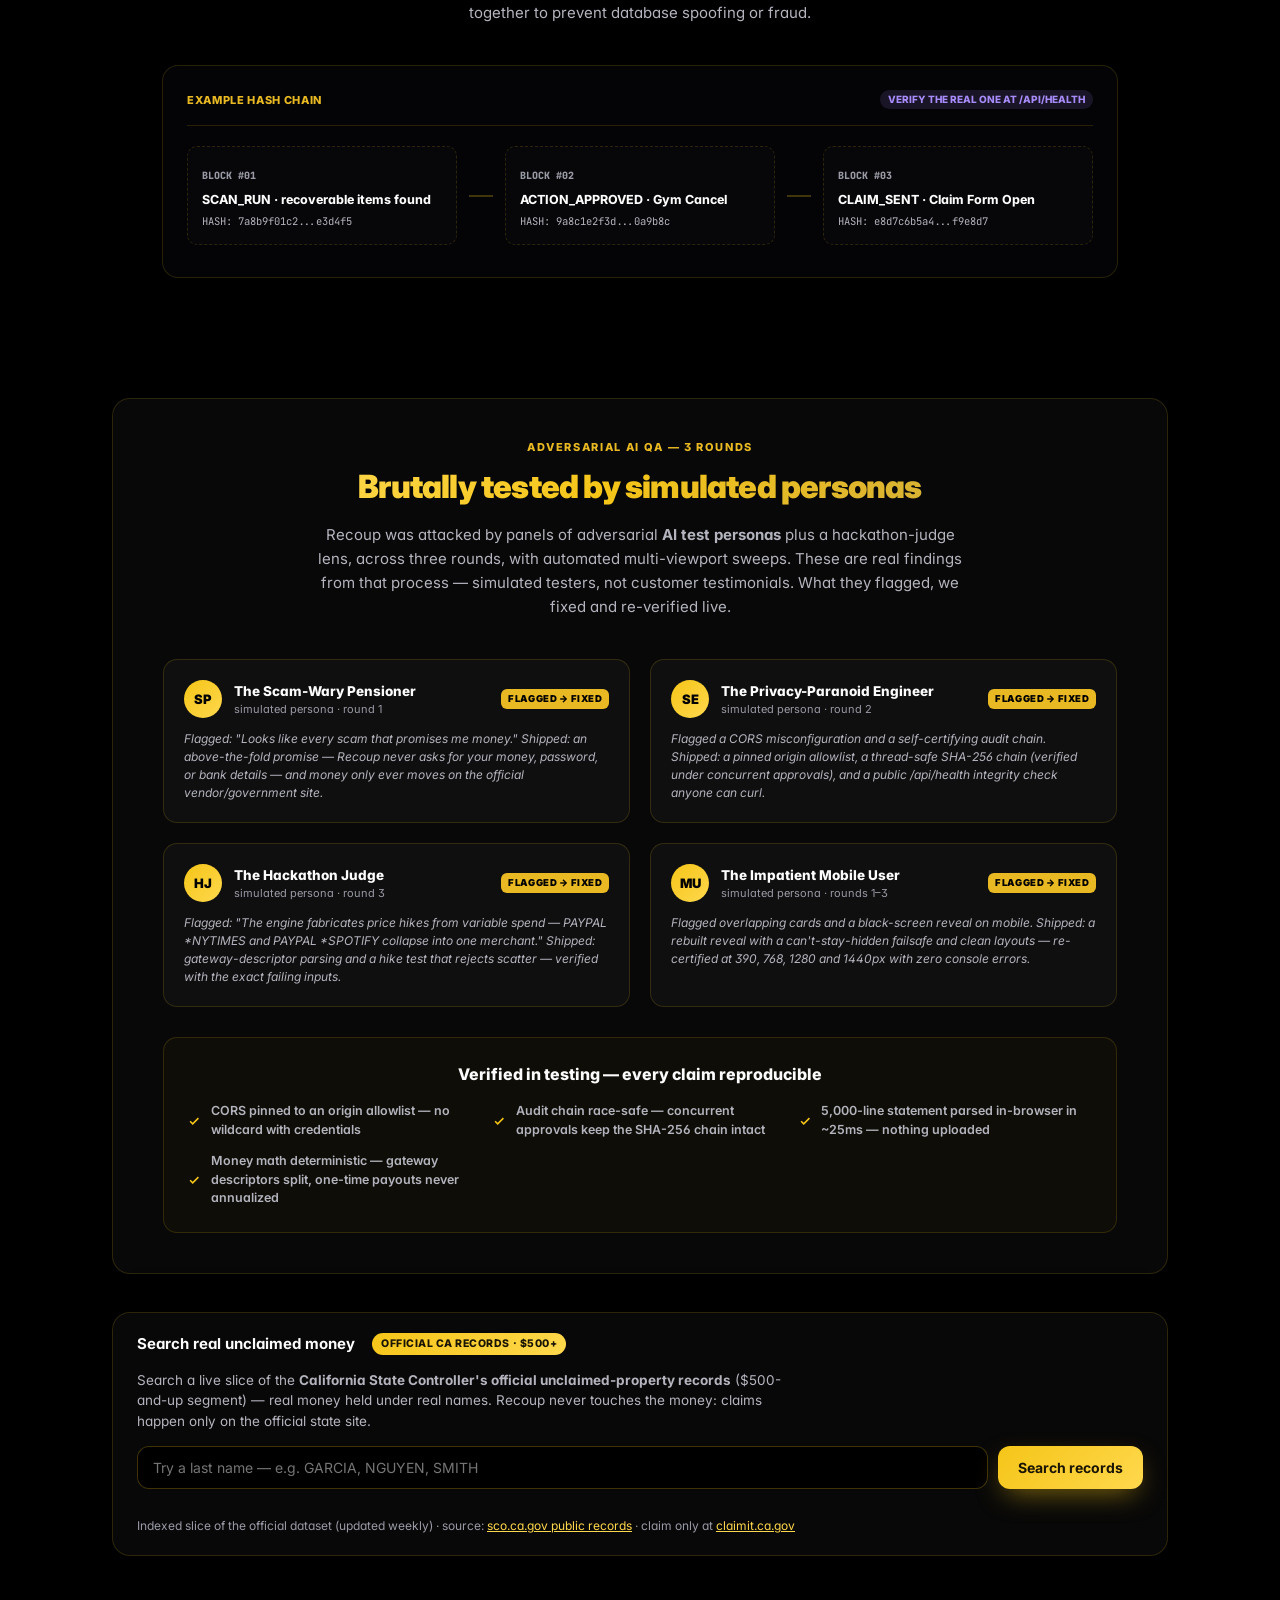
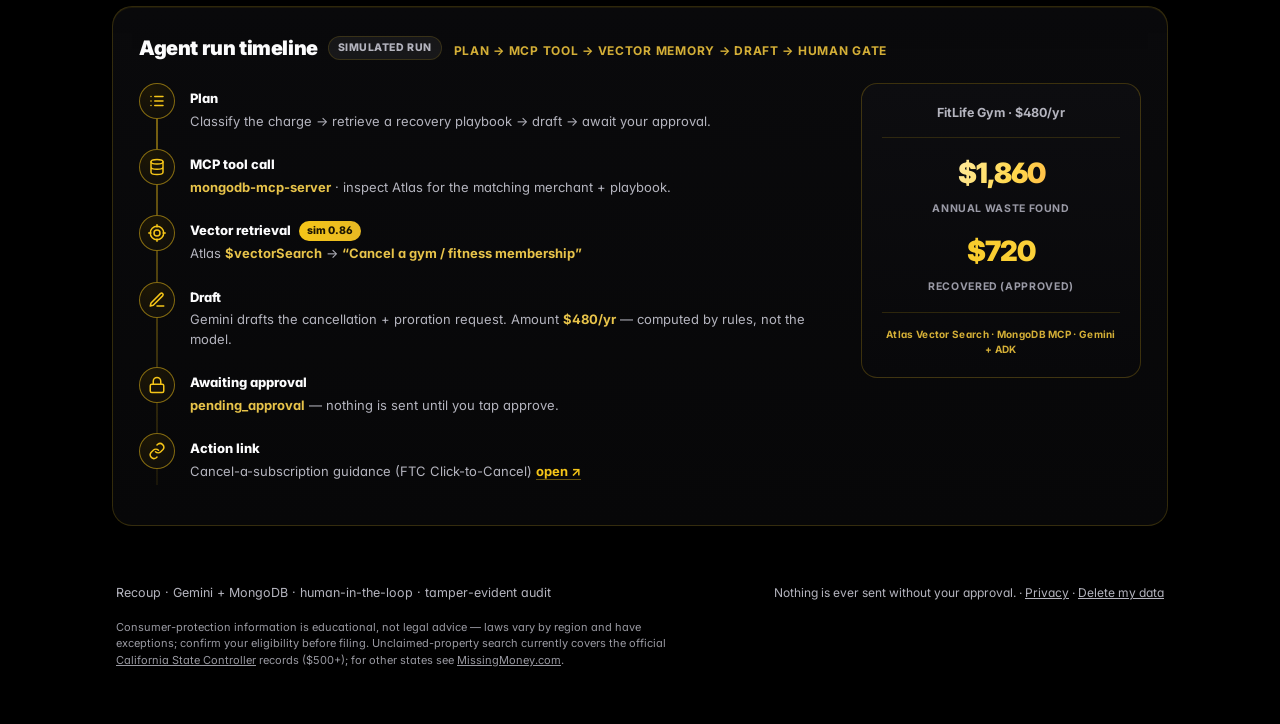
==== commit 782cd2e4: "Ultra-fast sign-in paint + installable PWA + signature money-roots animation - ZERO-FLASH sign-in: d" ====
--- a/index.html
+++ b/index.html
@@ -20,10 +20,27 @@
 <link href="https://fonts.googleapis.com/css2?family=Inter:wght@400;500;600;700;800;900&family=Sora:wght@500;600;700;800&family=JetBrains+Mono:wght@400;500;600&display=swap" rel="stylesheet" />
 <link rel="stylesheet" href="styles.css" />
 <link rel="icon" type="image/png" href="favicon.png" />
+<link rel="manifest" href="/manifest.json" />
+<meta name="theme-color" content="#0a0a0c" />
+<script>if ("serviceWorker" in navigator) { window.addEventListener("load", function () { navigator.serviceWorker.register("/sw.js").catch(function () {}); }); }</script>
 </head>
 <body>
 <a href="#main" class="skip-link">Skip to content</a>
-<div id="bg-field" aria-hidden="true"></div>
+<div id="bg-field" aria-hidden="true">
+  <!-- money roots: zoomed-in branching veins of value flowing through the dark — unique, ultra-low opacity -->
+  <svg class="money-roots" viewBox="0 0 1440 900" preserveAspectRatio="xMidYMid slice" aria-hidden="true">
+    <g fill="none" stroke="#f5c518" stroke-linecap="round">
+      <path class="mr mr1" stroke-width="1.6" d="M-40,820 C220,760 300,640 420,610 C560,575 590,440 720,420 C850,400 880,300 1010,280 C1120,263 1180,180 1300,150 C1380,130 1430,90 1490,70"/>
+      <path class="mr mr2" stroke-width="1.1" d="M-40,860 C180,830 320,760 430,700 C540,640 700,640 800,560 C900,480 1040,470 1140,400 C1240,330 1340,310 1480,260"/>
+      <path class="mr mr3" stroke-width="0.9" d="M420,610 C460,520 430,440 520,380 C600,326 600,230 680,180 C740,142 760,60 820,-20"/>
+      <path class="mr mr4" stroke-width="0.8" d="M720,420 C790,380 800,300 900,260 C1000,220 1010,140 1090,100 C1150,70 1170,20 1200,-30"/>
+      <path class="mr mr5" stroke-width="1.3" d="M-60,520 C140,540 260,470 380,460 C520,450 600,520 760,510 C920,500 1000,560 1160,540 C1300,523 1390,560 1500,540"/>
+      <path class="mr mr6" stroke-width="0.7" d="M380,460 C420,380 380,300 460,250 C530,206 520,120 580,60"/>
+      <path class="mr mr7" stroke-width="0.7" d="M1010,280 C1050,350 1140,360 1180,440 C1220,520 1320,540 1380,610"/>
+      <path class="mr mr8" stroke-width="1.0" d="M-40,160 C120,200 240,160 360,210 C480,260 620,230 720,290 C820,350 980,330 1080,390"/>
+    </g>
+  </svg>
+</div>
 
 <header class="topbar">
   <div class="brand">
--- a/styles.css
+++ b/styles.css
@@ -73,12 +73,20 @@
     radial-gradient(32% 26% at 12% 80%,rgba(212,175,55,.08),transparent 72%);
   filter:blur(34px);animation:fieldDrift 28s ease-in-out infinite alternate}
 @keyframes fieldDrift{from{transform:translate3d(-2.5%,-2%,0) scale(1)}to{transform:translate3d(2.5%,2.5%,0) scale(1.07)}}
-/* sleek non-interactive gold light sheen gliding slowly across the canvas — luxe, calm, no particles */
-#bg-field::after{content:"";position:absolute;inset:-25% -40%;pointer-events:none;
-  background:linear-gradient(112deg,transparent 40%,rgba(245,197,24,.05) 47%,rgba(255,236,170,.09) 50%,rgba(245,197,24,.05) 53%,transparent 60%);
-  filter:blur(8px);animation:goldSheen 16s ease-in-out infinite}
-@keyframes goldSheen{0%{transform:translateX(-26%)}50%{transform:translateX(26%)}100%{transform:translateX(-26%)}}
-@media(prefers-reduced-motion:reduce){#bg-field::before,#bg-field::after{animation:none}}
+/* MONEY ROOTS — zoomed-in branching veins of value, lines slowly flowing like sap through roots.
+   Unique signature animation: ultra-low opacity, pure line-work, no particles, no sheen. */
+.money-roots{position:absolute;inset:0;width:100%;height:100%;opacity:.085}
+.mr{stroke-dasharray:7 150;animation:rootFlow linear infinite}
+.mr1{animation-duration:26s}
+.mr2{animation-duration:34s;animation-delay:-8s}
+.mr3{animation-duration:22s;animation-delay:-4s}
+.mr4{animation-duration:30s;animation-delay:-14s}
+.mr5{animation-duration:38s;animation-delay:-19s}
+.mr6{animation-duration:20s;animation-delay:-2s}
+.mr7{animation-duration:24s;animation-delay:-10s}
+.mr8{animation-duration:32s;animation-delay:-6s}
+@keyframes rootFlow{to{stroke-dashoffset:-1570}}
+@media(prefers-reduced-motion:reduce){#bg-field::before{animation:none}.mr{animation:none;stroke-dasharray:none;opacity:.5}}
 
 .glass{background:var(--panel);backdrop-filter:blur(18px);-webkit-backdrop-filter:blur(18px);
   border:1px solid var(--border);border-radius:var(--radius);box-shadow:var(--shadow)}
@@ -690,9 +698,9 @@
 .preset-chip:hover{border-color:rgba(245,197,24,.5);color:var(--text)}
 
 /* premium scrollbars — every scroll surface, app-wide (kills the default white track) */
-*{scrollbar-width:thin;scrollbar-color:rgba(245,197,24,.35) rgba(255,255,255,.04)}
-::-webkit-scrollbar{width:7px;height:7px}
-::-webkit-scrollbar-track{background:rgba(255,255,255,.03);border-radius:8px}
+*{scrollbar-width:thin;scrollbar-color:rgba(245,197,24,.3) transparent}
+::-webkit-scrollbar{width:5px;height:5px}
+::-webkit-scrollbar-track{background:transparent}
 ::-webkit-scrollbar-thumb{background:linear-gradient(180deg,rgba(245,197,24,.45),rgba(212,175,55,.3));border-radius:8px}
 ::-webkit-scrollbar-thumb:hover{background:rgba(245,197,24,.6)}
 ::-webkit-scrollbar-corner{background:transparent}
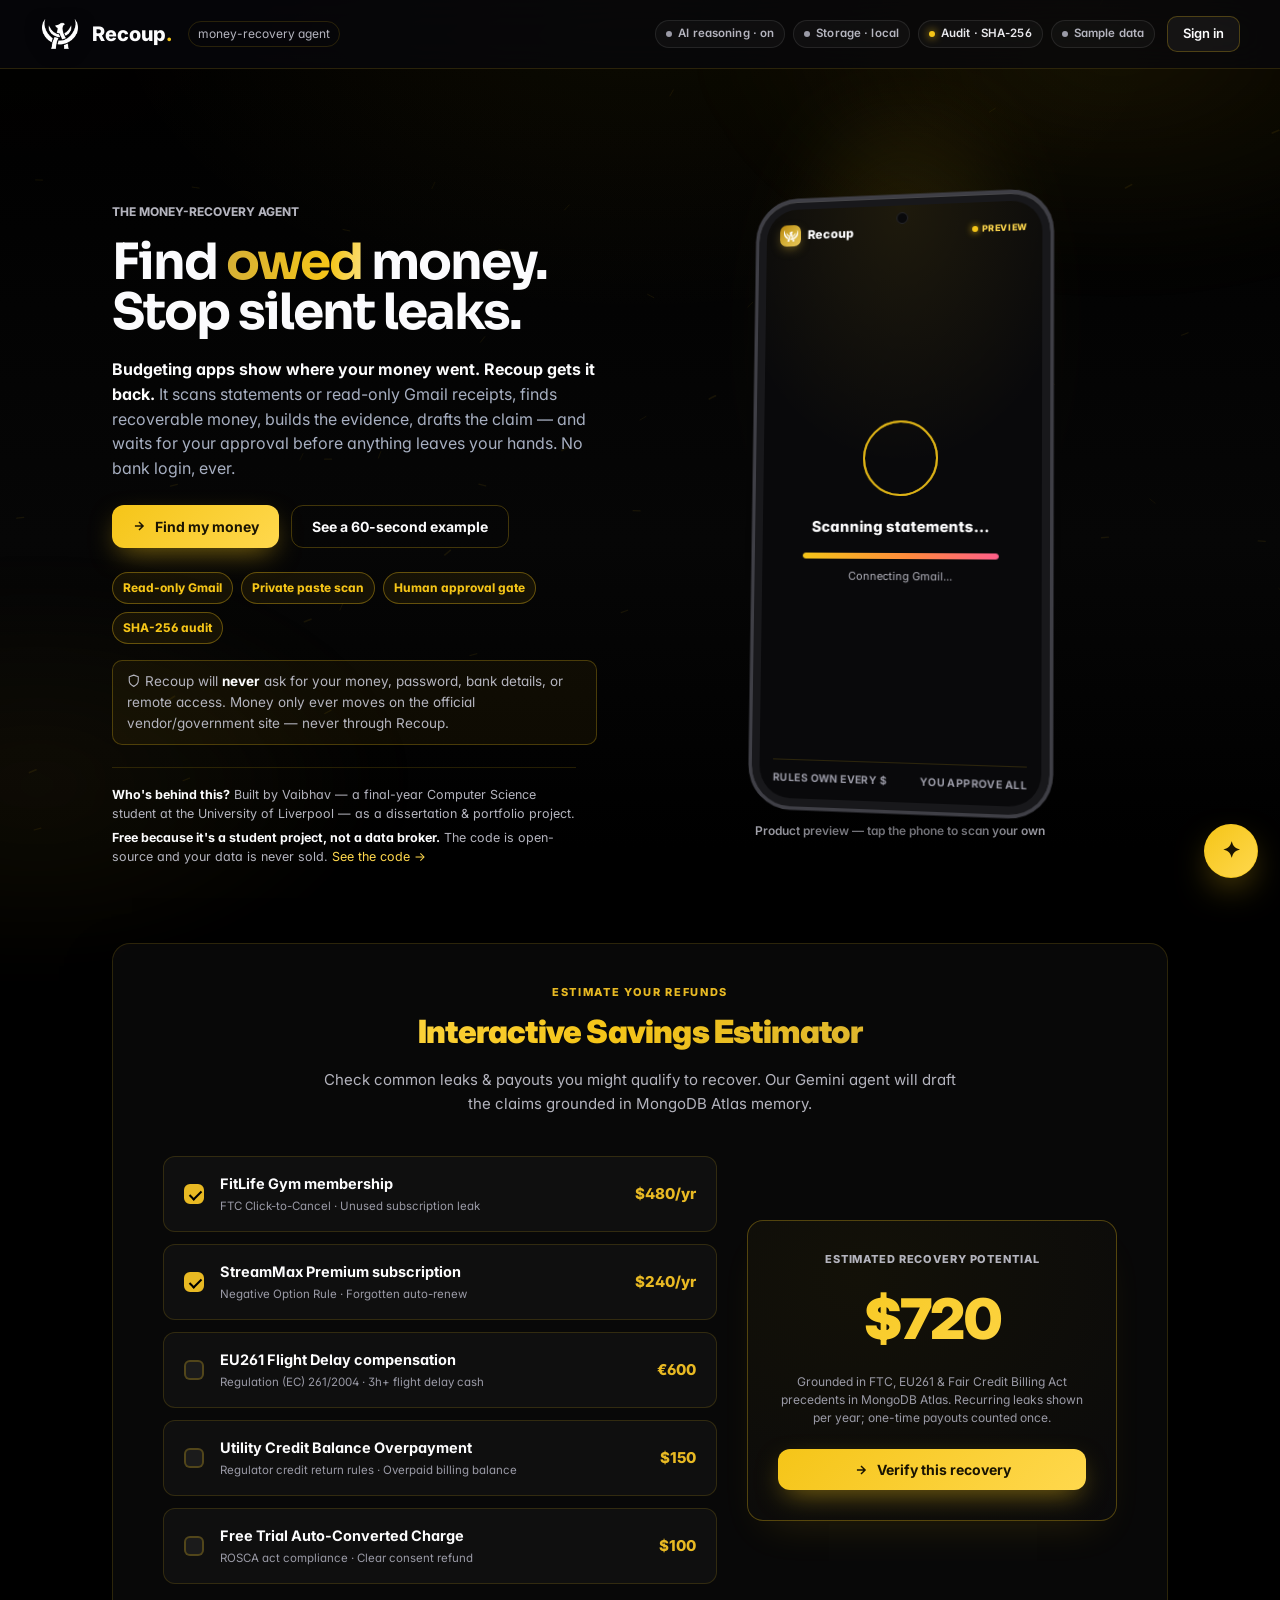
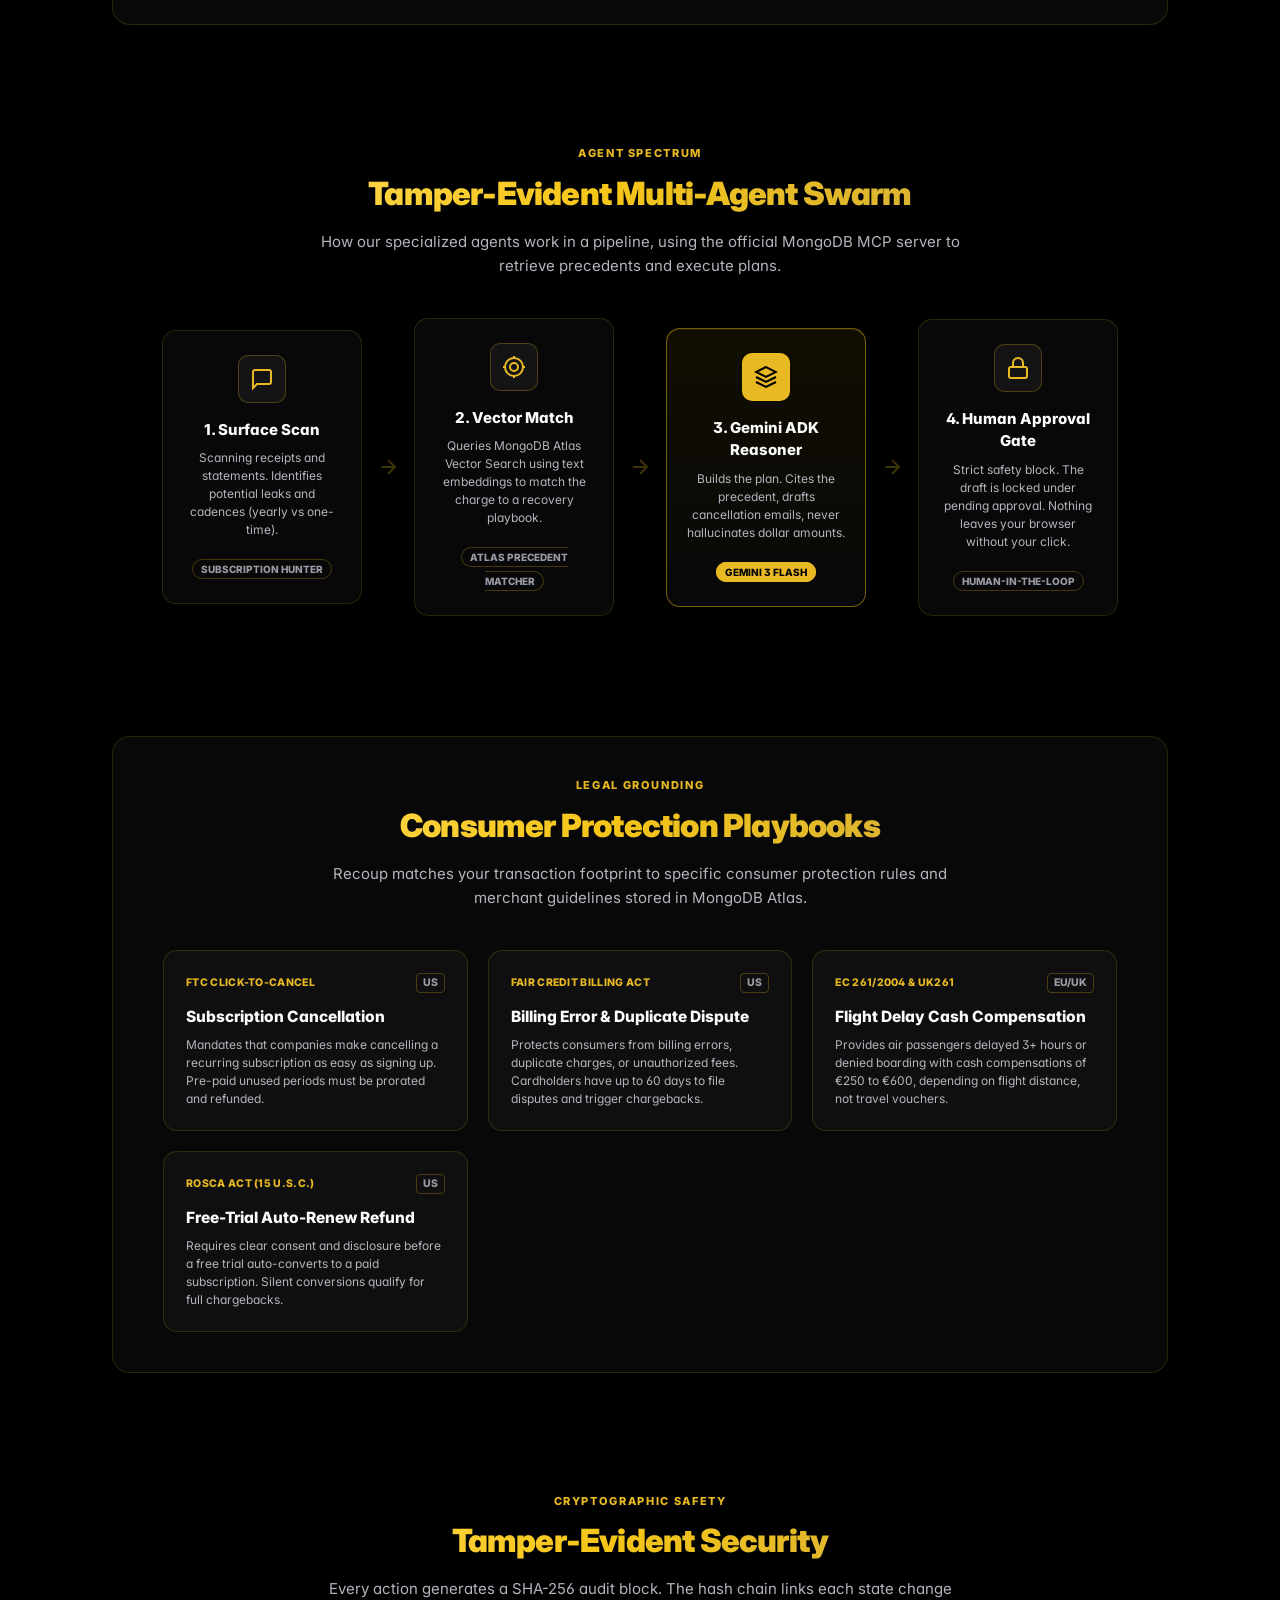
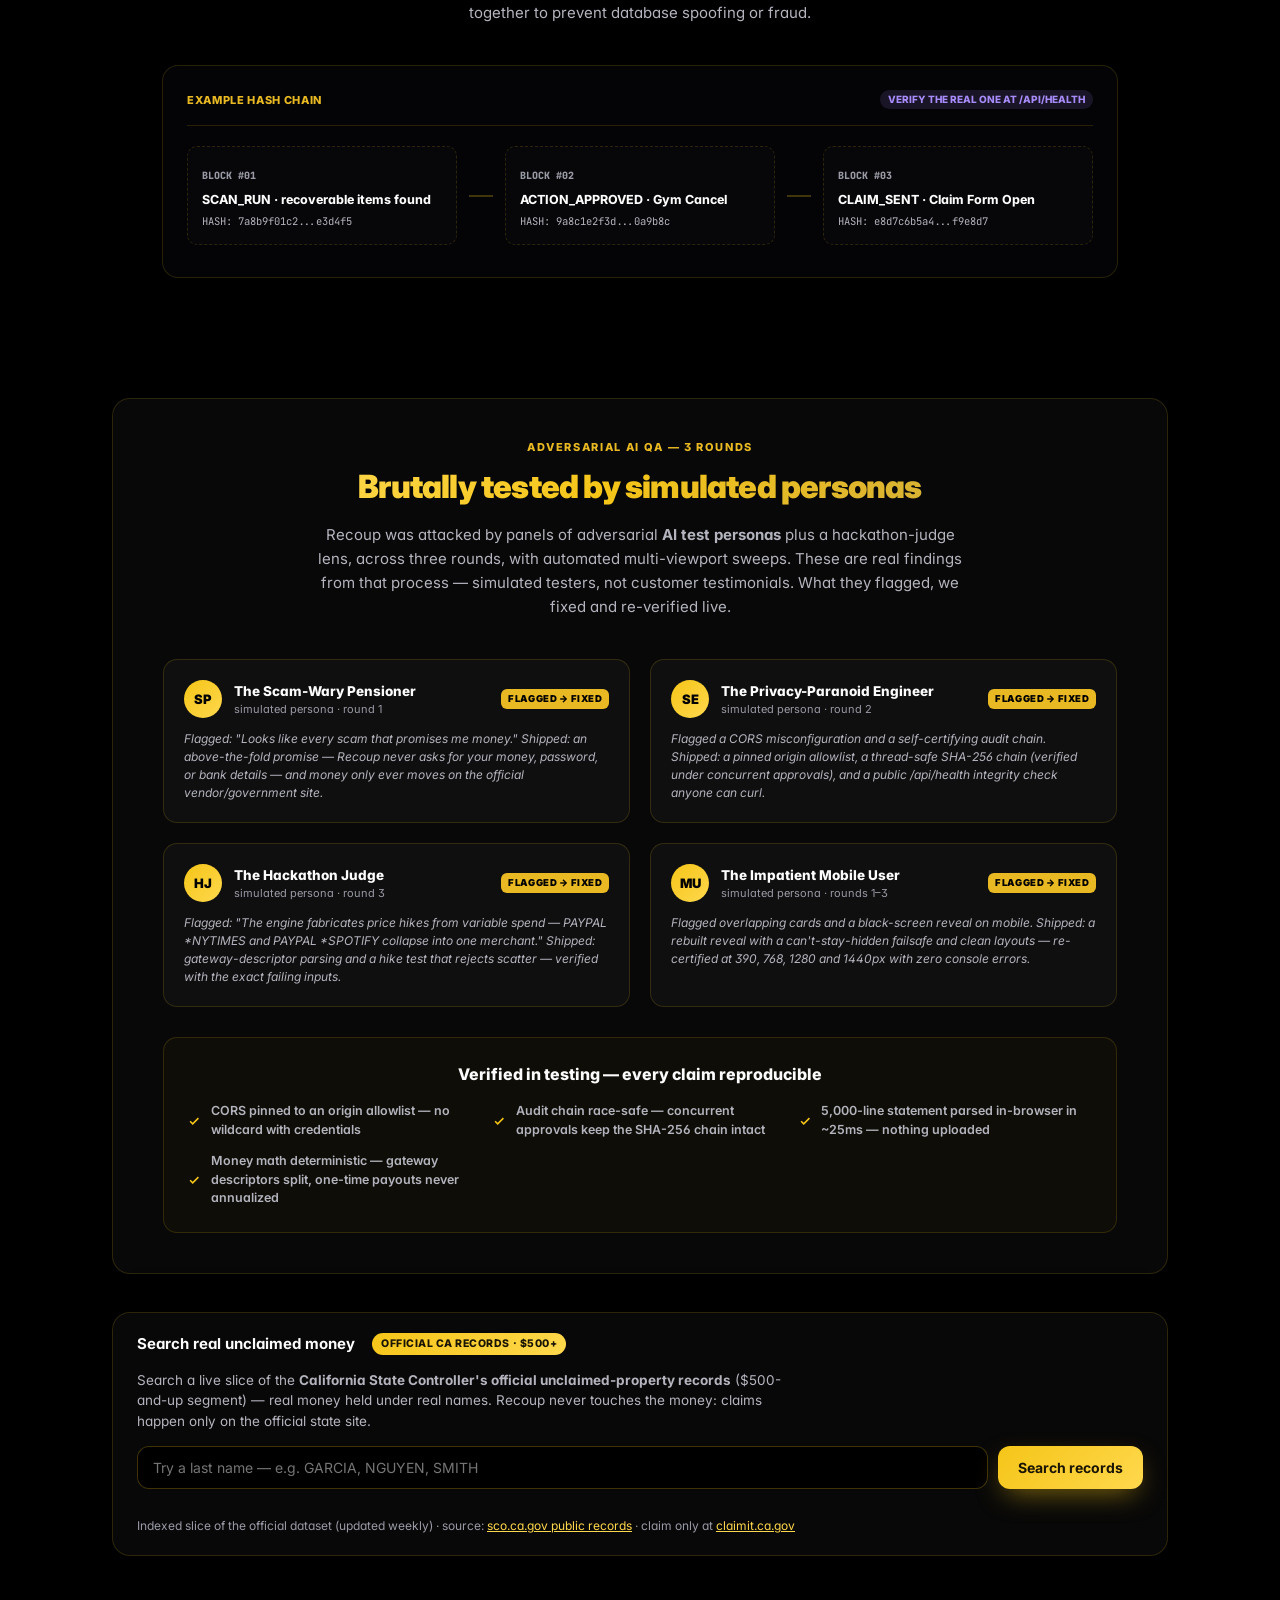
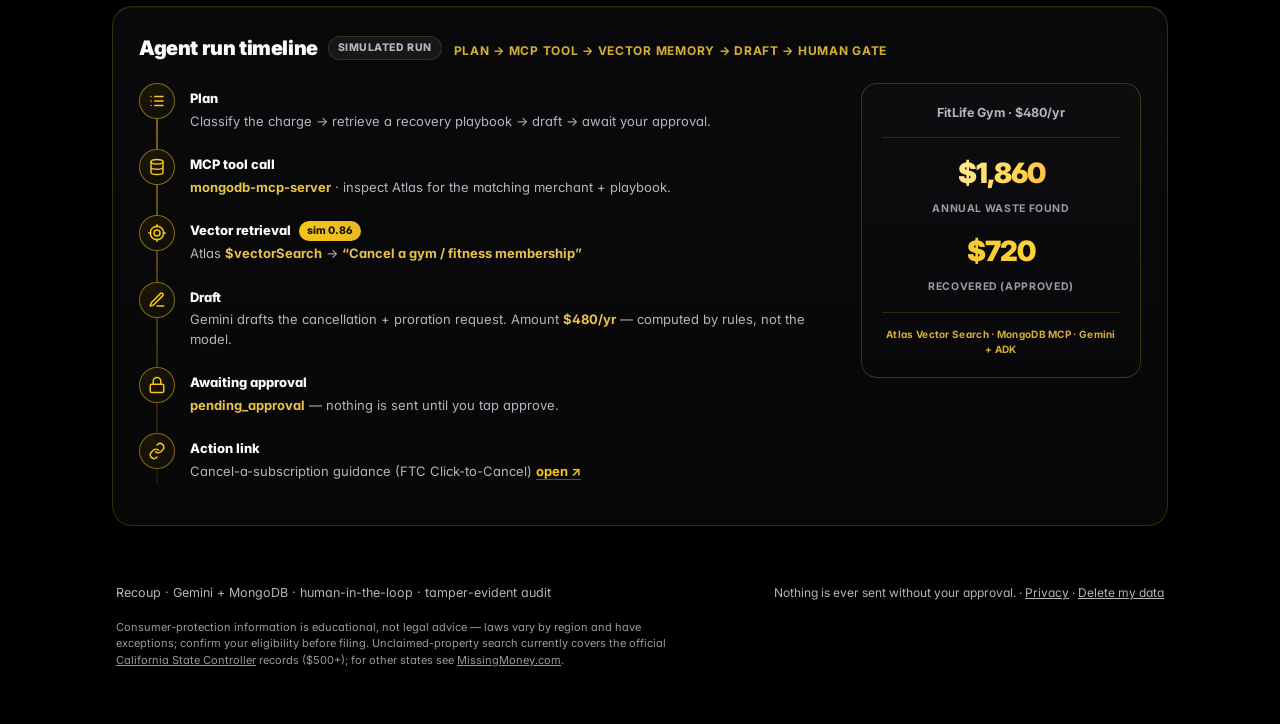
==== commit 8487d0e6: "Sentinel: scheduled drain watch — notify, ask, one-tap execute A toggle in the real-money hub arms t" ====
--- a/index.html
+++ b/index.html
@@ -417,6 +417,11 @@
       <span class="ap-copy"><b>Run Autopilot</b> — the agent scans, grounds every claim in Atlas, drafts, verifies and queues — autonomously. You keep the approve button.</span>
       <span class="ap-go">Run →</span>
     </button>
+    <div class="rh-sentinel" id="rh-sentinel-row">
+      <button class="sentinel-toggle" id="sentinel-toggle" aria-pressed="false">🛡️ <b>Sentinel</b> · scheduled drain watch — <span class="st-state">off</span></button>
+      <span class="sentinel-sub">When on, the agent re-checks your drains on a schedule; if money keeps leaking to something you haven't confirmed using, it notifies you — one tap approves and the execution agent takes over.</span>
+    </div>
+    <div id="sentinel-alert"></div>
     <div class="ap-mission" id="ap-mission" aria-live="polite"></div>
     <div class="rh-grid">
       <button class="rh-card" id="rh-scan">
--- a/styles.css
+++ b/styles.css
@@ -625,6 +625,24 @@
 .ap-step .ap-ms{margin-left:auto;color:var(--dim);font-size:10.5px;flex:none}
 .ap-step.cyan .ap-tick{color:var(--cyan)}
 .ap-step.dim .ap-t{color:var(--muted);font-weight:500}
+.rh-sentinel{display:flex;align-items:center;gap:12px;flex-wrap:wrap;margin:2px 0}
+.sentinel-toggle{font:inherit;font-size:12.5px;color:var(--muted);background:var(--panel2);border:1px solid var(--border2);border-radius:18px;padding:8px 14px;cursor:pointer;transition:all .25s}
+.sentinel-toggle.on{color:#7ee2b8;border-color:rgba(52,211,153,.5);background:rgba(52,211,153,.08)}
+.sentinel-toggle:hover{border-color:rgba(245,197,24,.4)}
+.sentinel-sub{font-size:11.5px;color:var(--dim);max-width:560px}
+.sentinel-banner{background:linear-gradient(95deg,rgba(52,211,153,.1),rgba(245,197,24,.07));border:1px solid rgba(52,211,153,.4);border-radius:13px;padding:13px 16px;margin:4px 0 8px;display:flex;flex-direction:column;gap:10px;animation:apIn .4s ease both}
+.sb-t{font-size:13.5px}
+.sb-row{display:flex;gap:8px;flex-wrap:wrap}
+.sb-row .btn{min-height:0;padding:9px 14px}
+.ap-needsyou{background:linear-gradient(95deg,rgba(52,211,153,.1),rgba(245,197,24,.06));border:1px solid rgba(52,211,153,.35);
+  border-radius:13px;padding:14px 16px;display:flex;flex-direction:column;gap:9px}
+.ny-h{font-weight:800;font-size:13.5px}
+.ny-row{display:flex;gap:8px;flex-wrap:wrap}
+.ny-chip{font-size:12px;padding:6px 11px;border-radius:14px;background:var(--panel2);border:1px solid var(--border2);color:var(--muted)}
+.ny-chip.urgent{border-color:rgba(255,125,107,.5);color:#ff9d8b}
+.ny-chip.warn{border-color:rgba(245,197,24,.4);color:#e9c75a}
+.ny-go{align-self:flex-start;padding:9px 16px;min-height:0}
+.exec-steps{margin-top:10px;padding:10px 12px;border:1px solid rgba(52,211,153,.3);border-radius:11px;background:rgba(52,211,153,.05);display:flex;flex-direction:column;gap:3px}
 .ap-boundary{font-size:11.5px;color:var(--muted);padding:8px 4px}
 .ap-boundary code{color:var(--cyan)}
 @media(prefers-reduced-motion:reduce){.ap-phase{animation:none;opacity:1;transform:none}.ap-spin{animation:none}}
@@ -704,6 +722,10 @@
 ::-webkit-scrollbar-thumb{background:linear-gradient(180deg,rgba(245,197,24,.45),rgba(212,175,55,.3));border-radius:8px}
 ::-webkit-scrollbar-thumb:hover{background:rgba(245,197,24,.6)}
 ::-webkit-scrollbar-corner{background:transparent}
+/* nested panels: near-invisible 3px bars — only the PAGE keeps a visible scrollbar (no clutter) */
+.guide-msgs::-webkit-scrollbar,.cmdk-list::-webkit-scrollbar,.ai-plan::-webkit-scrollbar,.drawer::-webkit-scrollbar{width:3px}
+.guide-msgs::-webkit-scrollbar-thumb,.cmdk-list::-webkit-scrollbar-thumb,.ai-plan::-webkit-scrollbar-thumb,.drawer::-webkit-scrollbar-thumb{background:rgba(245,197,24,.18)}
+.guide-msgs:hover::-webkit-scrollbar-thumb,.cmdk-list:hover::-webkit-scrollbar-thumb,.ai-plan:hover::-webkit-scrollbar-thumb,.drawer:hover::-webkit-scrollbar-thumb{background:rgba(245,197,24,.45)}
 .guide-msgs,.cmdk-list,.ai-plan,.drawer{scroll-behavior:smooth}
 
 /* tone selector in the claim drawer */
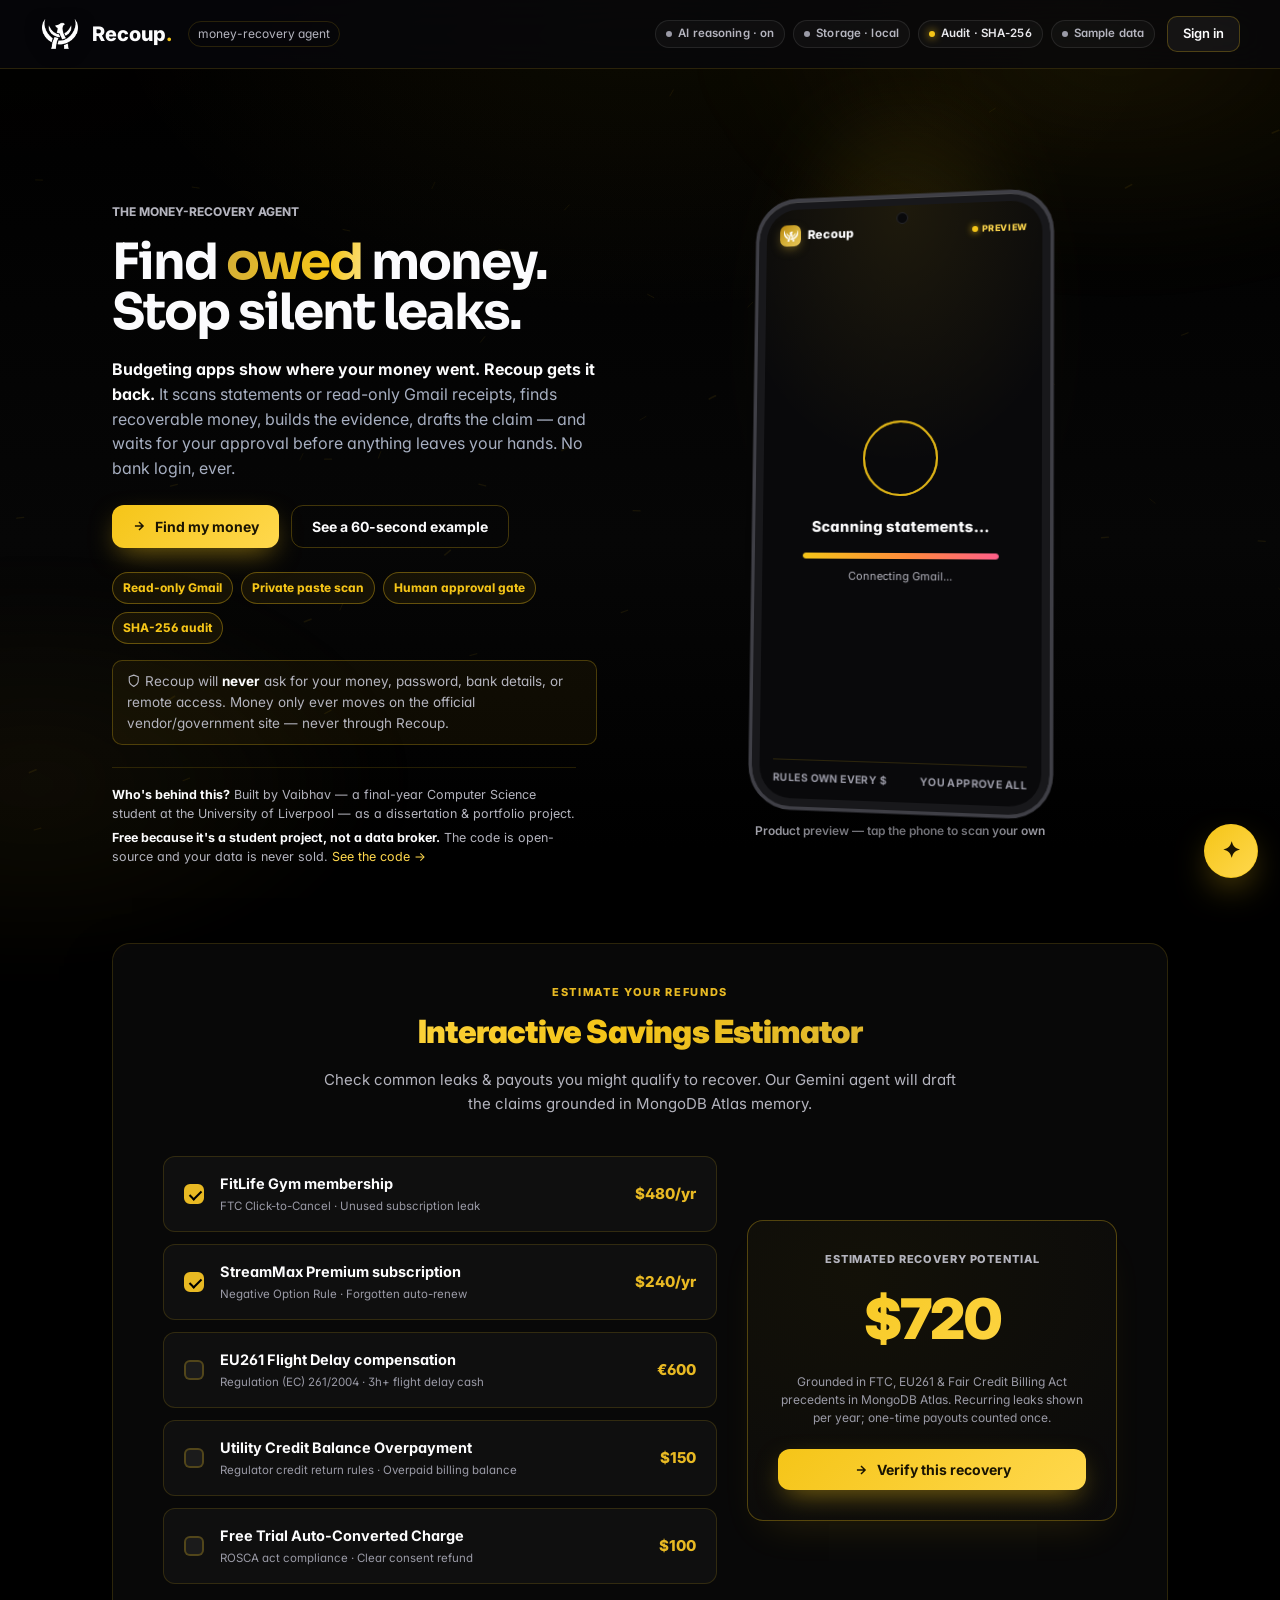
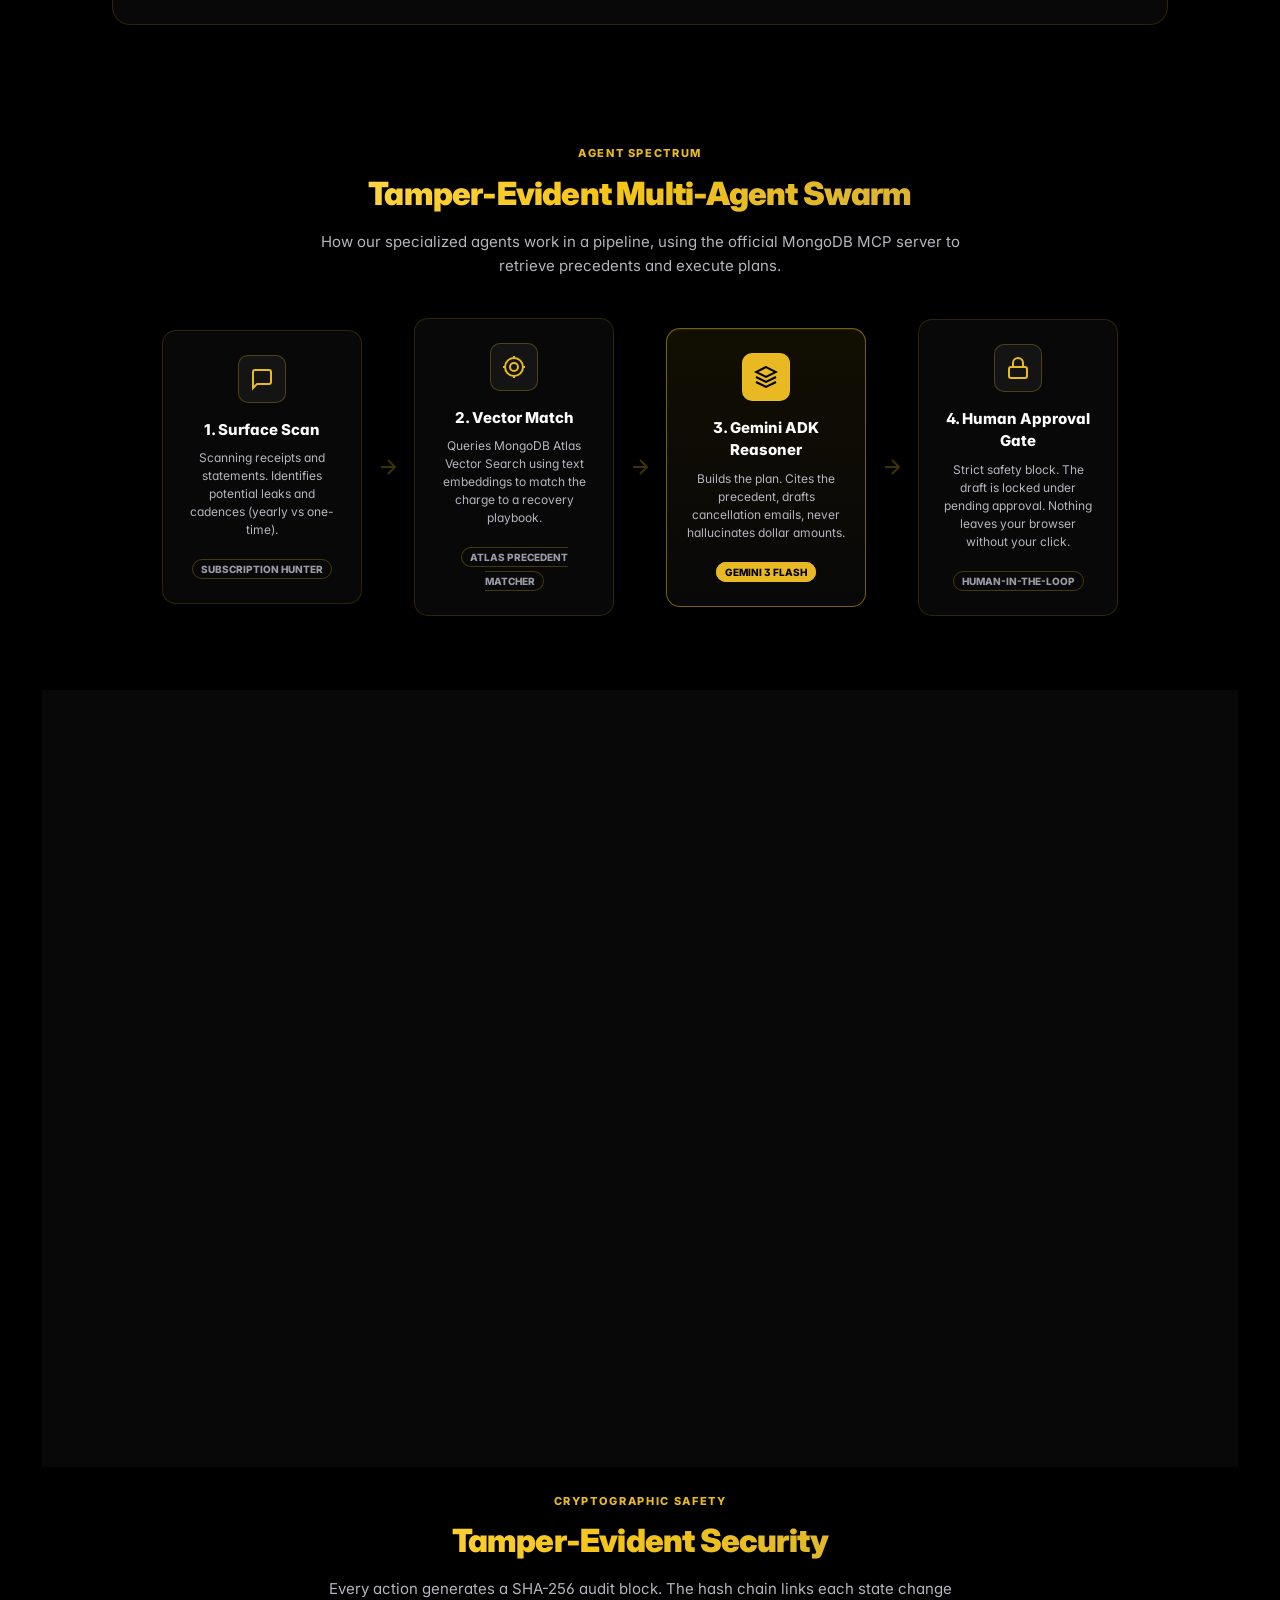
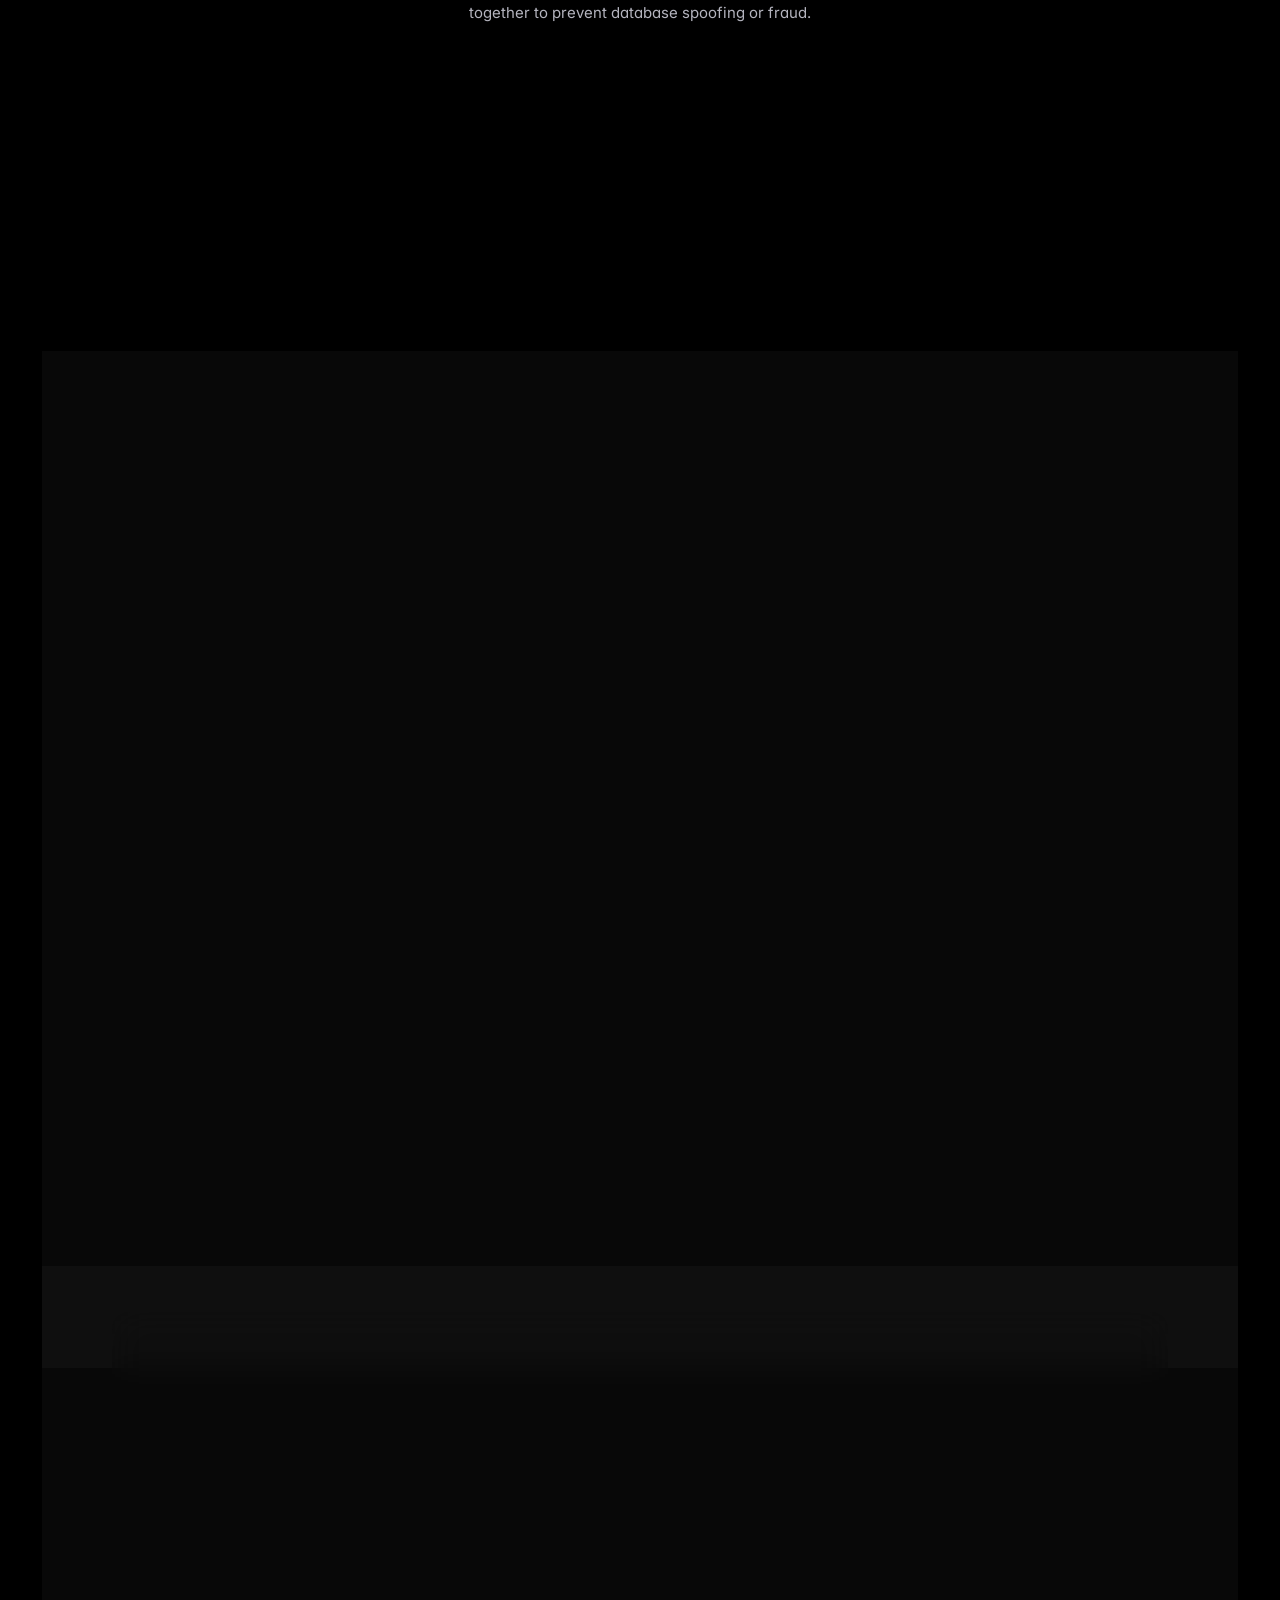
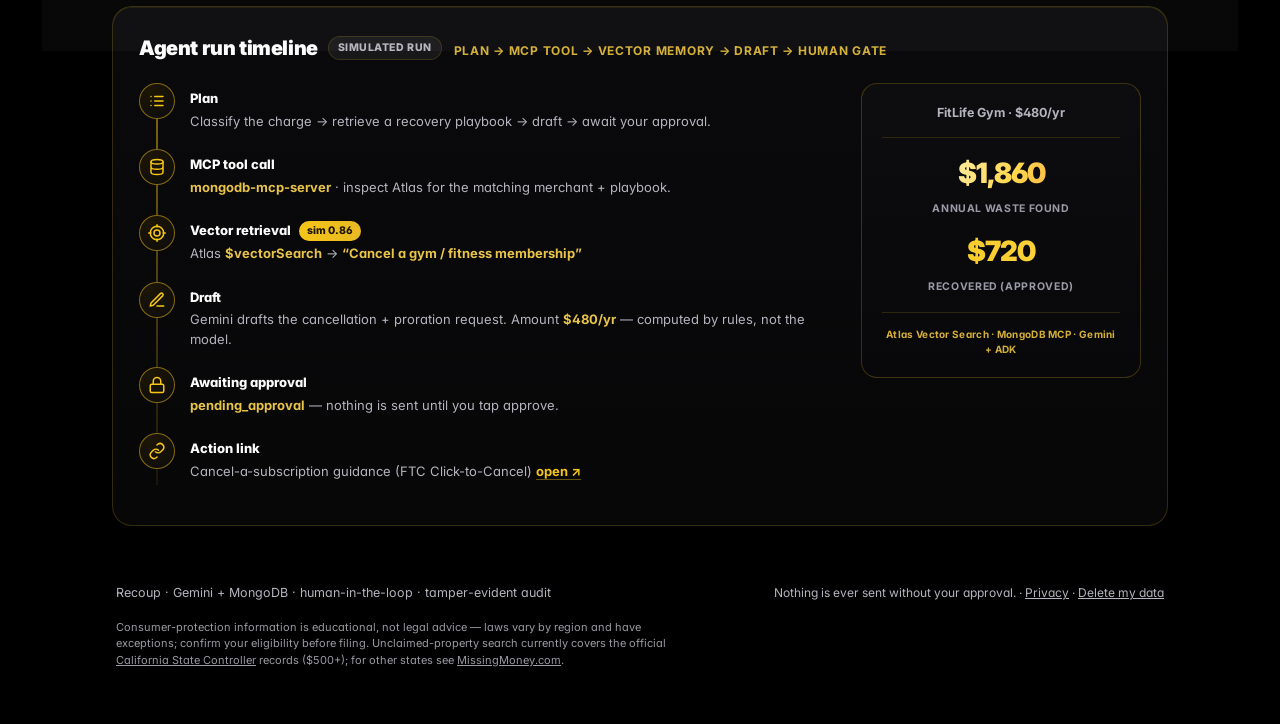
==== commit 6d567c66: "Install-app button (real beforeinstallprompt + Safari steps) + README: installs, MCP tools, six-agen" ====
--- a/index.html
+++ b/index.html
@@ -50,6 +50,7 @@
   </div>
   <div class="topbar-right">
     <div class="chips" id="status-chips" role="list" aria-label="System status"><!-- injected --></div>
+    <button class="install-btn hidden" id="install-app" title="Install Recoup as an app">⤓ Install app</button>
     <a class="signin-link" href="/login.html">Sign in</a>
   </div>
 </header>
--- a/styles.css
+++ b/styles.css
@@ -634,6 +634,16 @@
 .sb-t{font-size:13.5px}
 .sb-row{display:flex;gap:8px;flex-wrap:wrap}
 .sb-row .btn{min-height:0;padding:9px 14px}
+.install-btn{font:inherit;font-size:12.5px;font-weight:700;color:#0d0d0f;background:linear-gradient(135deg,#ffd84d,#f5c518);border:none;border-radius:18px;padding:8px 14px;cursor:pointer;transition:all .2s}
+.install-btn:hover{filter:brightness(1.08)}
+.install-btn.hidden{display:none}
+.filter-bar{display:flex;gap:8px;flex-wrap:wrap;align-items:center;margin:0 0 14px}
+.fchip{font:inherit;font-size:12.5px;color:var(--muted);background:var(--panel2);border:1px solid var(--border2);border-radius:16px;padding:7px 13px;cursor:pointer;transition:all .2s}
+.fchip:hover{border-color:rgba(245,197,24,.4);color:var(--text)}
+.fchip.on{color:#0d0d0f;background:linear-gradient(135deg,#ffd84d,#f5c518);border-color:transparent;font-weight:700}
+.fchip-n{opacity:.75;font-size:11px;margin-left:2px}
+.finsight{flex-basis:100%;font-size:12px;color:var(--muted);padding-top:2px}
+.finsight b{color:#e9c75a}
 .ap-needsyou{background:linear-gradient(95deg,rgba(52,211,153,.1),rgba(245,197,24,.06));border:1px solid rgba(52,211,153,.35);
   border-radius:13px;padding:14px 16px;display:flex;flex-direction:column;gap:9px}
 .ny-h{font-weight:800;font-size:13.5px}
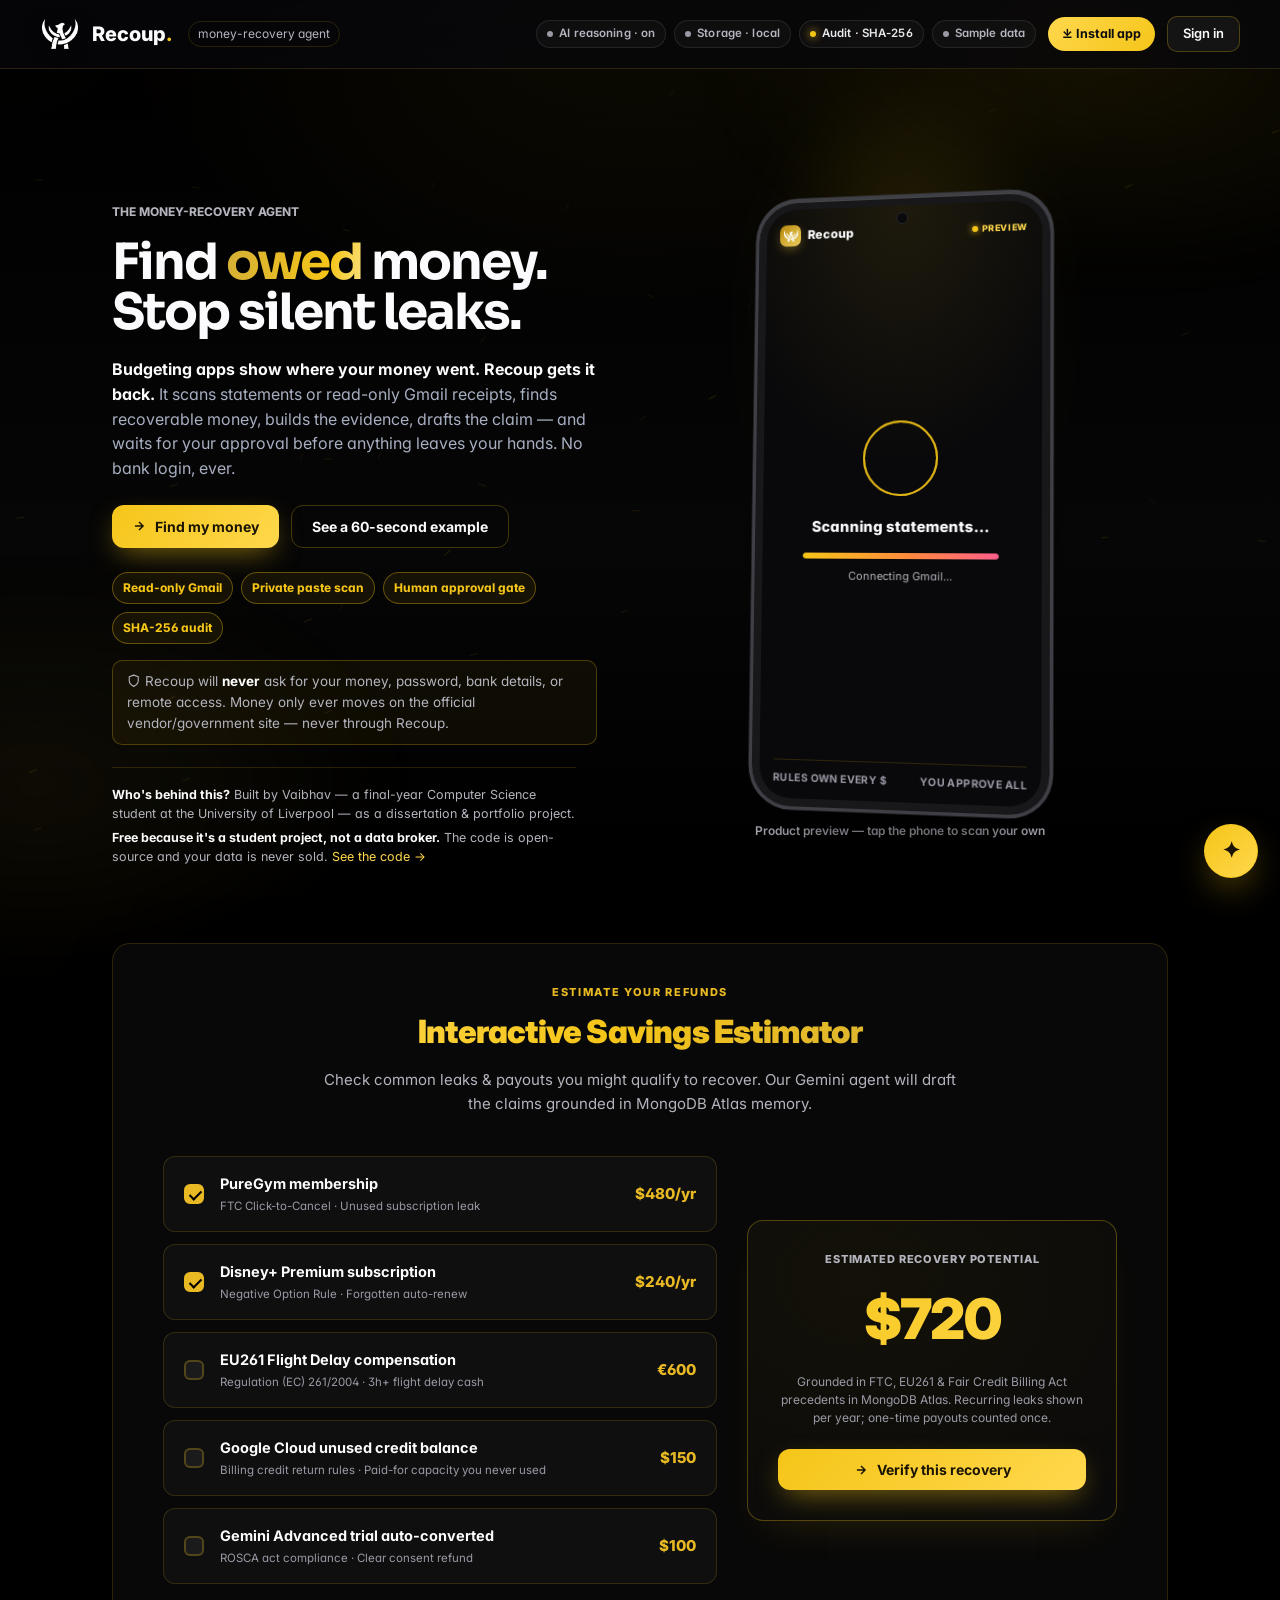
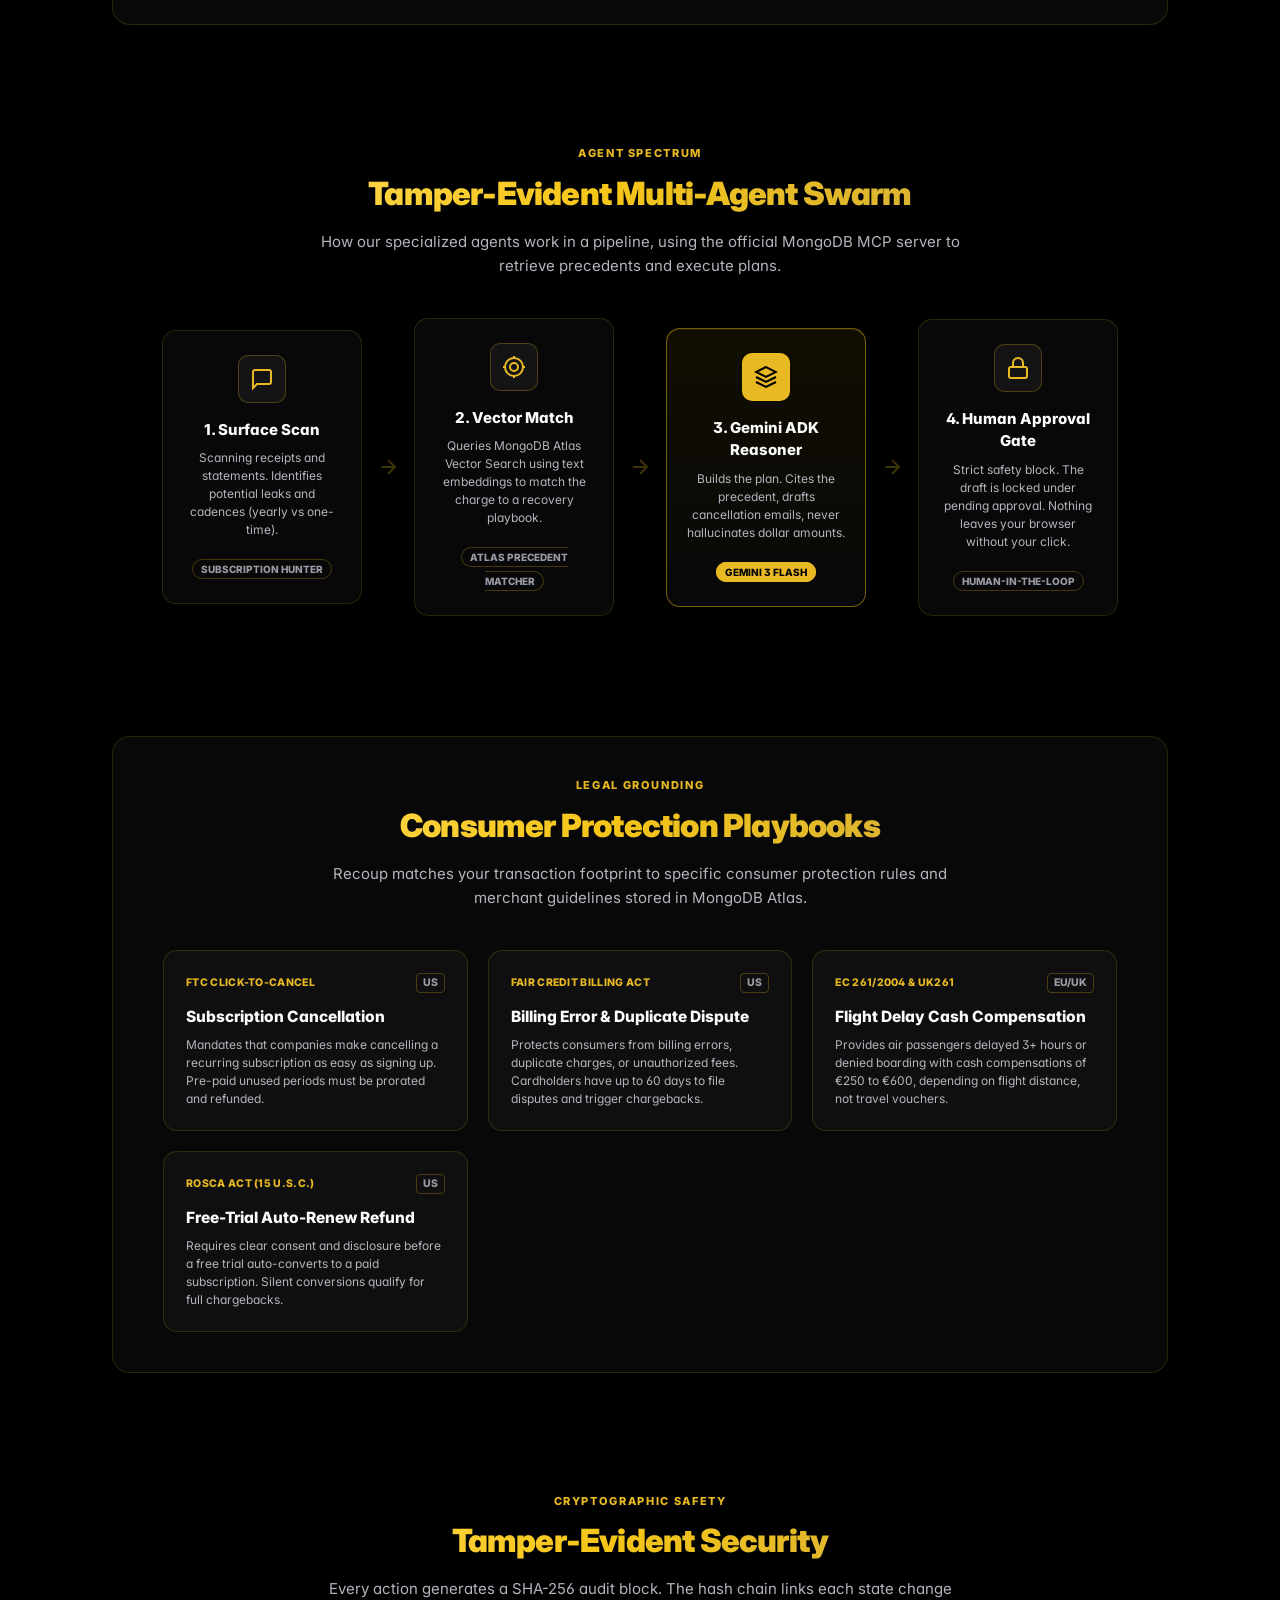
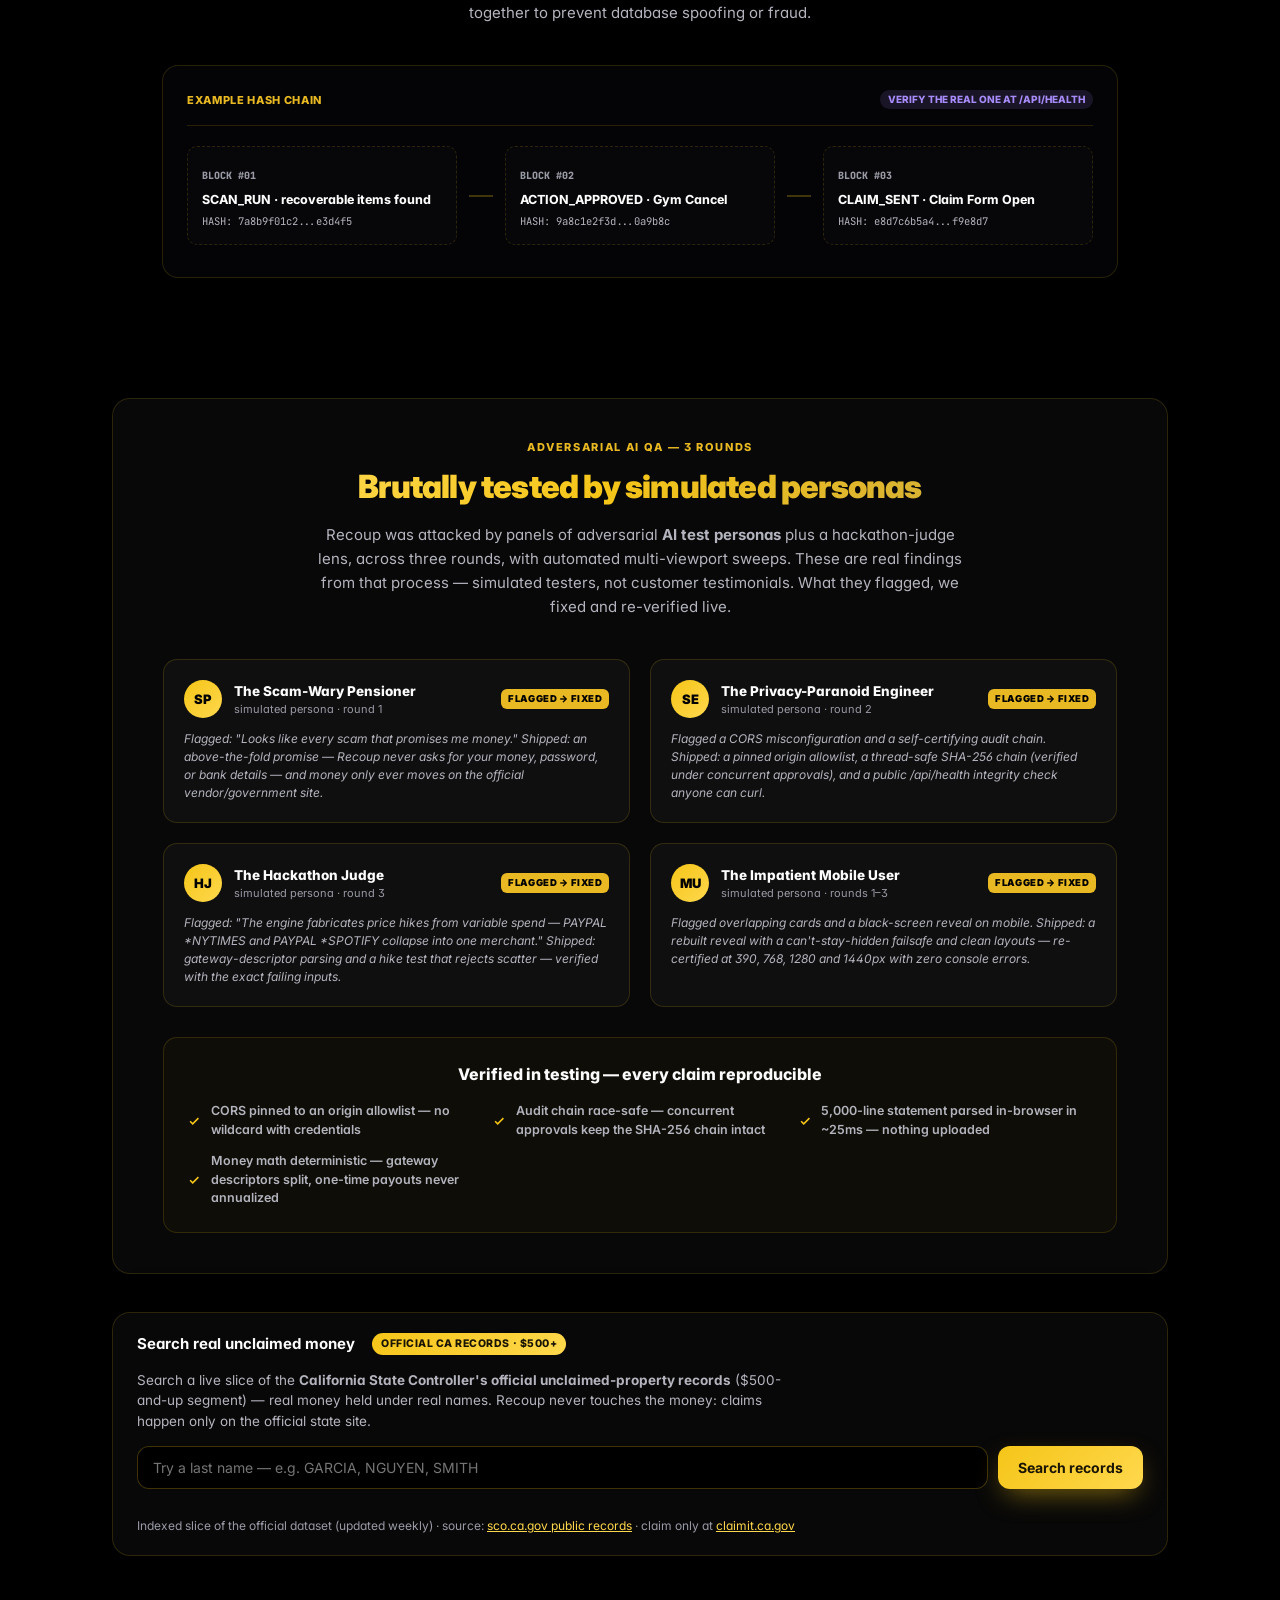
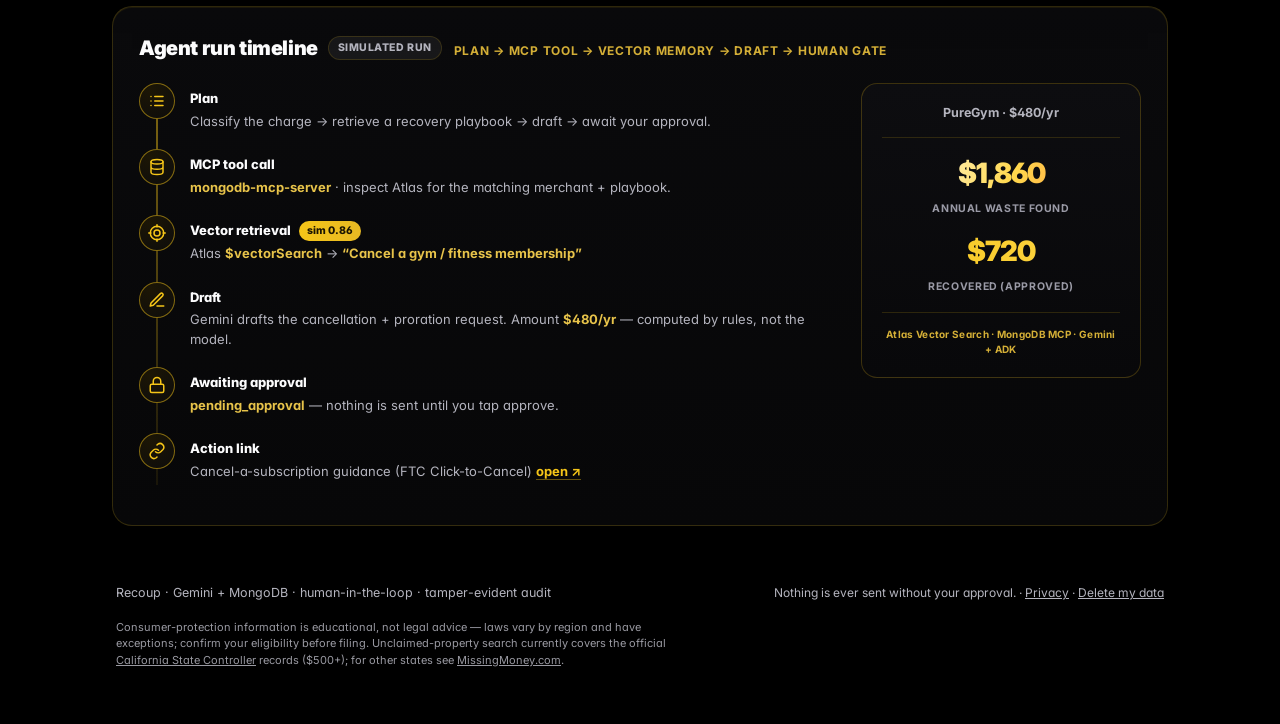
==== commit 6d246a25: "Real app names in the sample surface + always-visible Install button - Calculator + sample data + ag" ====
--- a/index.html
+++ b/index.html
@@ -50,7 +50,7 @@
   </div>
   <div class="topbar-right">
     <div class="chips" id="status-chips" role="list" aria-label="System status"><!-- injected --></div>
-    <button class="install-btn hidden" id="install-app" title="Install Recoup as an app">⤓ Install app</button>
+    <button class="install-btn" id="install-app" title="Install Recoup as an app">⤓ Install app</button>
     <a class="signin-link" href="/login.html">Sign in</a>
   </div>
 </header>
@@ -108,7 +108,7 @@
                 <section class="reel-scene reel-reason" data-scene="2">
                   <div class="reel-reason-title">Gemini ADK Reasoner</div>
                   <div class="reel-reason-box">
-                    <div>› FitLife Gym: unused 60 days.</div>
+                    <div>› PureGym: unused 60 days.</div>
                     <div>› Legal basis: FTC Negative Option.</div>
                     <div>› Action: draft claim for $480.</div>
                   </div>
@@ -125,7 +125,7 @@
                 <section class="reel-scene reel-done" data-scene="4">
                   <div class="reel-check" aria-hidden="true"><svg viewBox="0 0 24 24" width="34" height="34" fill="none" stroke="currentColor" stroke-width="3" stroke-linecap="round" stroke-linejoin="round"><path d="M20 6 9 17l-5-5"/></svg></div>
                   <div class="reel-done-amt">Recovered $<span id="reel-count">0</span></div>
-                  <div class="reel-done-sub">FitLife Gym — Cancelled</div>
+                  <div class="reel-done-sub">PureGym — Cancelled</div>
                   <div class="reel-done-chip">you approved it · SHA-256 logged</div>
                 </section>
               </div>
@@ -153,7 +153,7 @@
               <input type="checkbox" data-amount="480" class="calc-cb" checked />
               <span class="calc-custom-cb"></span>
               <div class="calc-label-wrap">
-                <span class="calc-title">FitLife Gym membership</span>
+                <span class="calc-title">PureGym membership</span>
                 <span class="calc-subtitle">FTC Click-to-Cancel · Unused subscription leak</span>
               </div>
               <span class="calc-val">$480/yr</span>
@@ -162,7 +162,7 @@
               <input type="checkbox" data-amount="240" class="calc-cb" checked />
               <span class="calc-custom-cb"></span>
               <div class="calc-label-wrap">
-                <span class="calc-title">StreamMax Premium subscription</span>
+                <span class="calc-title">Disney+ Premium subscription</span>
                 <span class="calc-subtitle">Negative Option Rule · Forgotten auto-renew</span>
               </div>
               <span class="calc-val">$240/yr</span>
@@ -180,8 +180,8 @@
               <input type="checkbox" data-amount="150" class="calc-cb" />
               <span class="calc-custom-cb"></span>
               <div class="calc-label-wrap">
-                <span class="calc-title">Utility Credit Balance Overpayment</span>
-                <span class="calc-subtitle">Regulator credit return rules · Overpaid billing balance</span>
+                <span class="calc-title">Google Cloud unused credit balance</span>
+                <span class="calc-subtitle">Billing credit return rules · Paid-for capacity you never used</span>
               </div>
               <span class="calc-val">$150</span>
             </label>
@@ -189,7 +189,7 @@
               <input type="checkbox" data-amount="100" class="calc-cb" />
               <span class="calc-custom-cb"></span>
               <div class="calc-label-wrap">
-                <span class="calc-title">Free Trial Auto-Converted Charge</span>
+                <span class="calc-title">Gemini Advanced trial auto-converted</span>
                 <span class="calc-subtitle">ROSCA act compliance · Clear consent refund</span>
               </div>
               <span class="calc-val">$100</span>
